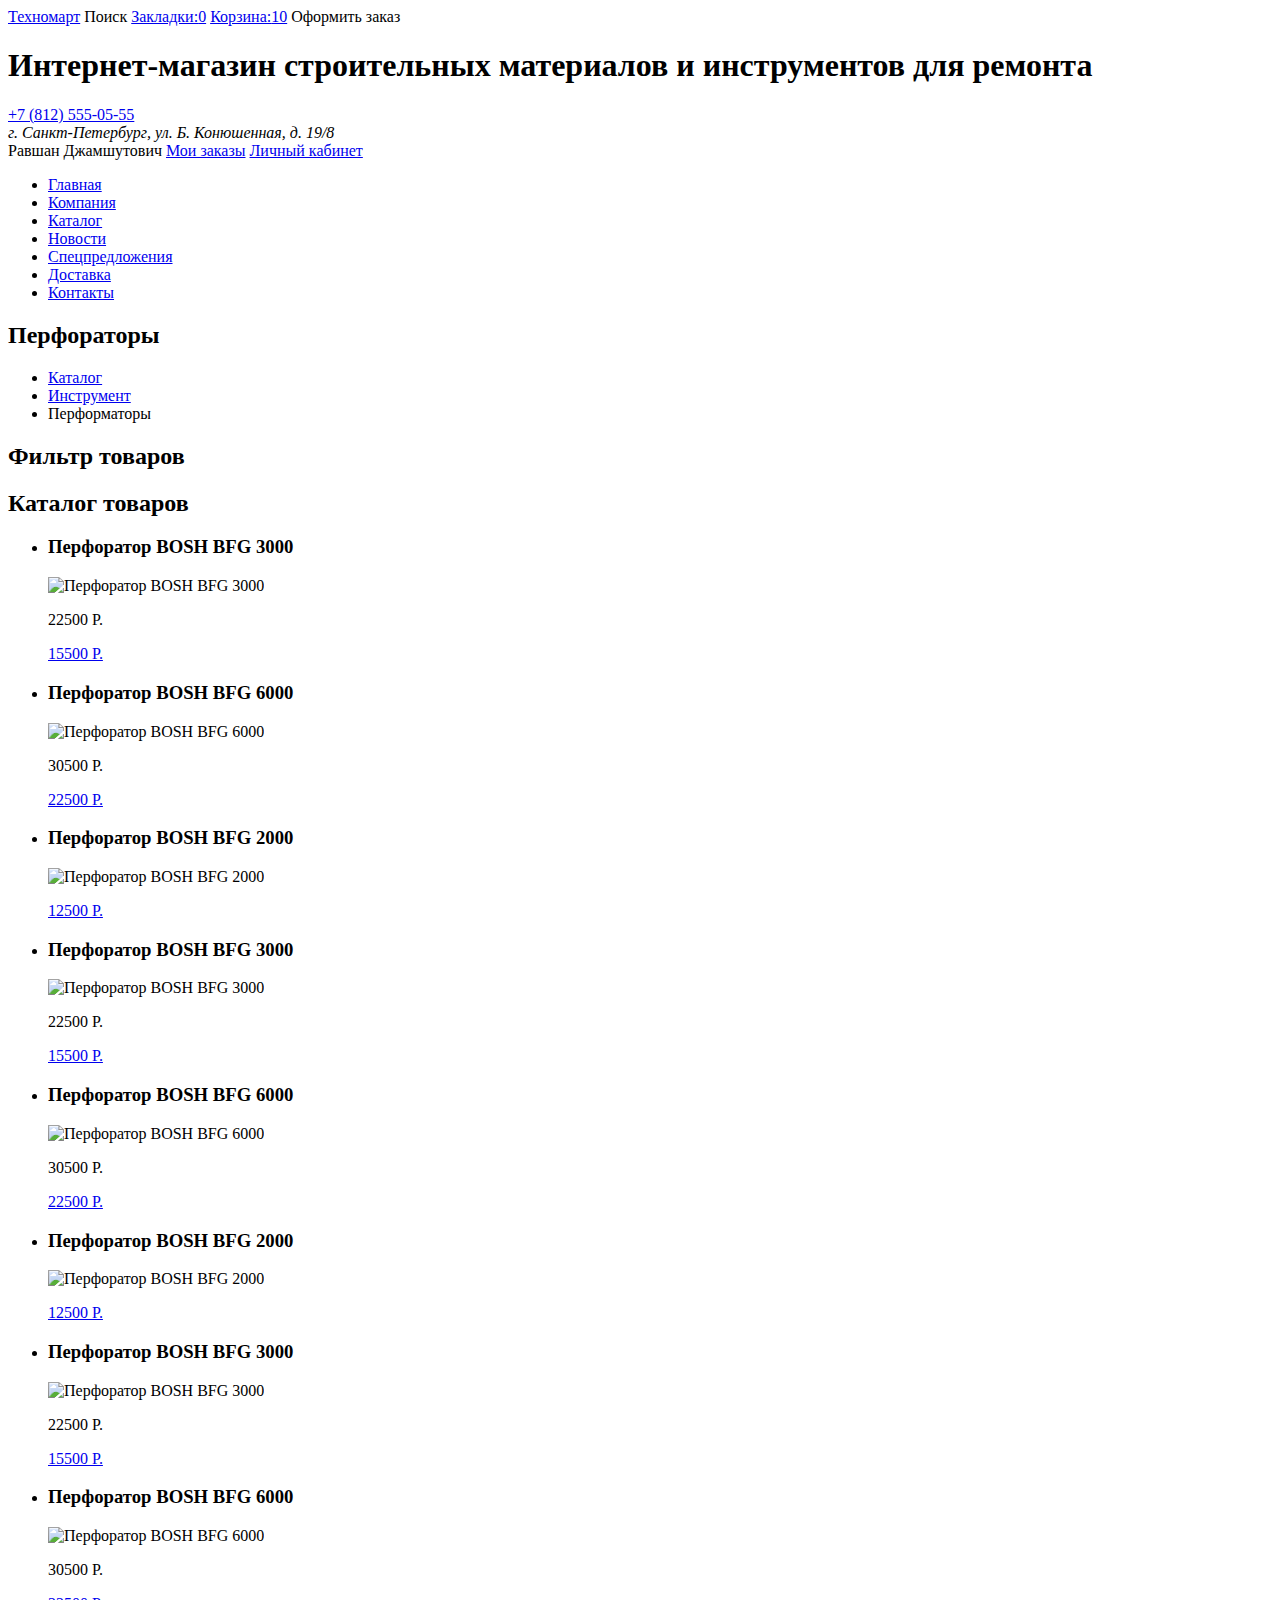
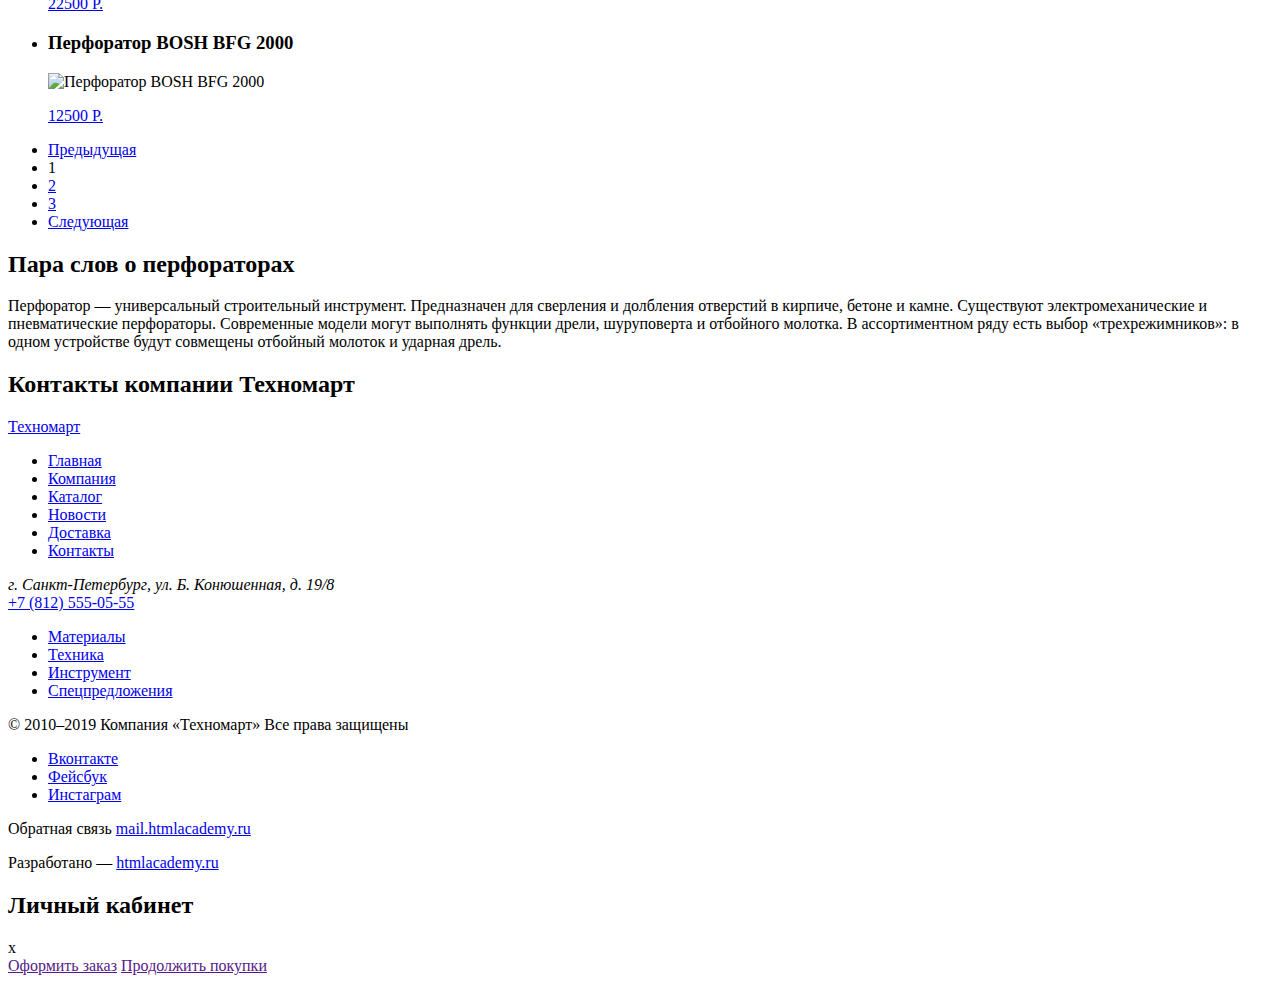
==== catalog.html @ 28331922 "Подключение изображений (с правками)" ====
<!DOCTYPE html>
<html lang="ru">
  <head>
    <meta charset="utf-8">
    <title>HTML Academy: Каталог товаров Техномарт</title>
  </head>
  <body>
    <header class="main-header">
      <a class="header-logo" href="index.html">Техномарт</a>
      <span class="search">Поиск</span> <!--форма для поиска-->

      <a class="service-button" href="#">Закладки:<span>0</span></a>
      <a class="service-button current-full" href="#">Корзина:<span>10</span></a>

      <a class="button-order-link">Оформить заказ</a>
      <h1 class="header-info">Интернет-магазин строительных материалов и инструментов для ремонта</h1>

      <div class="shop-contacts">
        <a href="tel:+7(812)5550555">+7 (812) 555-05-55</a>
        <address>г. Санкт-Петербург, ул. Б. Конюшенная, д. 19/8</address>
      </div>

      <div class="user-logged">
        <span class="logged-name">Равшан Джамшутович</span>
        <a href="#">Мои заказы</a>
        <a href="#">Личный кабинет</a>
      </div>

      <nav class="mine-navigation">
        <ul class="site-navigation">
          <li><a href="index.html">Главная</a></li>
          <li><a href="company.html">Компания</a></li>
          <li><a href="#">Каталог</a></li>
          <li><a href="news.html">Новости</a></li>
          <li><a href="offer.html">Спецпредложения</a></li>
          <li><a href="delivery.html">Доставка</a></li>
          <li><a href="contacts.html">Контакты</a></li>
        </ul>
      </nav>
    </header>

    <main class="container">
      <h2>Перфораторы</h2>
      <ul class="breadcrumbs">
        <li><a href="catalog.html">Каталог</a></li>
        <li><a href="#">Инструмент</a></li>
        <li><a class="breadcrumbs-current">Перформаторы</a></li>
      </ul>
      <section class="filtres">
        <h2 class="visually-hidden">Фильтр товаров</h2>
        <!--Здесь будет форма-->
      </section>
      <section class="catalog">
        <h2 class="visually-hidden">Каталог товаров</h2>
        <ul class="catalog-list">
          <li class="catalog-item">
            <h3>Перфоратор BOSH BFG 3000</h3>
            <img src="img/bfg3000.jpg" alt="Перфоратор BOSH BFG 3000" width="218px" height="170px">
            <p class="price-none">22500 Р.</p>
            <a class="button-item" href="#">15500 Р.</a>
          </li>
          <li class="catalog-item">
            <h3>Перфоратор BOSH BFG 6000</h3>
            <img src="img/bfg6000.jpg" alt="Перфоратор BOSH BFG 6000" width="218px" height="170px">
            <p class="price-none">30500 Р.</p>
            <a class="button-item" href="#">22500 Р.</a>
          </li>
          <li class="catalog-item new-offer">
            <h3>Перфоратор BOSH BFG 2000</h3>
            <img src="img/bfg6000.jpg" alt="Перфоратор BOSH BFG 2000" width="218px" height="170px">
            <p class="price-none"></p>
            <a class="button-item" href="#">12500 Р.</a>
          </li>
          <li class="catalog-item">
            <h3>Перфоратор BOSH BFG 3000</h3>
            <img src="img/bfg3000.jpg" alt="Перфоратор BOSH BFG 3000" width="218px" height="170px">
            <p class="price-none">22500 Р.</p>
            <a class="button-item" href="#">15500 Р.</a>
          </li>
          <li class="catalog-item new-offer">
            <h3>Перфоратор BOSH BFG 6000</h3>
            <img src="img/bfg6000.jpg" alt="Перфоратор BOSH BFG 6000" width="218px" height="170px">
            <p class="price-none">30500 Р.</p>
            <a class="button-item" href="#">22500 Р.</a>
          </li>
          <li class="catalog-item">
            <h3>Перфоратор BOSH BFG 2000</h3>
            <img src="img/bfg3000.jpg" alt="Перфоратор BOSH BFG 2000" width="218px" height="170px">
            <p class="price-none"></p>
            <a class="button-item" href="#">12500 Р.</a>
          </li>
          <li class="catalog-item new-offer">
            <h3>Перфоратор BOSH BFG 3000</h3>
            <img src="img/bfg3000.jpg" alt="Перфоратор BOSH BFG 3000" width="218px" height="170px">
            <p class="price-none">22500 Р.</p>
            <a class="button-item" href="#">15500 Р.</a>
          </li>
          <li class="catalog-item">
            <h3>Перфоратор BOSH BFG 6000</h3>
            <img src="img/bfg6000.jpg" alt="Перфоратор BOSH BFG 6000" width="218px" height="170px">
            <p class="price-none">30500 Р.</p>
            <a class="button-item" href="#">22500 Р.</a>
          </li>
          <li class="catalog-item">
            <h3>Перфоратор BOSH BFG 2000</h3>
            <img src="img/bfg3000.jpg" alt="Перфоратор BOSH BFG 2000" width="218px" height="170px">
            <p class="price-none"></p>
            <a class="button-item" href="#">12500 Р.</a>
          </li>
        </ul>
        <ul class="pagination-list">
          <li class="pagination-item visually-hidden"><a href="#">Предыдущая</a></li>
          <li class="pagination-item pagination-item-current">1</li>
          <li class="pagination-item"><a href="#">2</a></li>
          <li class="pagination-item"><a href="#">3</a></li>
          <li class="pagination-item"><a href="#">Следующая</a></li>
        </ul>
      </section>
      <section>
        <h2>Пара слов о перфораторах</h2>
        <p>Перфоратор — универсальный строительный инструмент. Предназначен для сверления и долбления отверстий в кирпиче, бетоне и камне.
            Существуют электромеханические и пневматические перфораторы. Современные модели могут выполнять функции дрели, шуруповерта и отбойного молотка. В ассортиментном ряду есть выбор «трехрежимников»: в одном устройстве будут совмещены отбойный молоток и ударная дрель.</p>
      </section>
    </main>

    <footer class="main-footer">
      <h2 class="visually-hidden">Контакты компании Техномарт</h2>
      <a class="footer-logo" href="index.html">Техномарт</a>
      <ul class="footer-navigation-list">
        <li><a href="index.html">Главная</a></li>
        <li><a href="company.html">Компания</a></li>
        <li><a href="#">Каталог</a></li>
        <li><a href="news.html">Новости</a></li>
        <li><a href="delivery.html">Доставка</a></li>
        <li><a href="contacts.html">Контакты</a></li>
      </ul>

      <div class="footer-address">
        <address>г. Санкт-Петербург, ул. Б. Конюшенная, д. 19/8</address>
        <a href="tel:+7(812)5550555">+7 (812) 555-05-55</a>
      </div>
      <ul class="footer-links">
        <li><a href="#">Материалы</a></li>
        <li><a href="#">Техника</a></li>
        <li><a href="#">Инструмент</a></li>
        <li><a href="#">Спецпредложения</a></li>
      </ul>
      <p class="copyrighting">© 2010–2019 Компания «Техномарт» Все права защищены</p>
      <div class="footer-social">
        <ul class="social">
          <li><a class="social-button" href="#">Вконтакте</a></li>
          <li><a class="social-button" href="#">Фейсбук</a></li>
          <li><a class="social-button" href="#">Инстаграм</a></li>
        </ul>
        <p>
          <span>Обратная связь</span>
          <a href="#">mail.htmlacademy.ru</a>
        </p>
        <p>
          <span>Разработано —</span>
          <a href="https://htmlacademy.ru/intensive/htmlcss">htmlacademy.ru</a>
        </p>
      </div>
    </footer>

    <section class="modal modal-basket">
      <h2>Личный кабинет</h2>
      <span class="modal-close">x</span>
      <div class="modal-button">
        <a class="button" href="">Оформить заказ</a>
        <a class="button" href="">Продолжить покупки</a>
      </div>
    </section>

  </body>
</html>
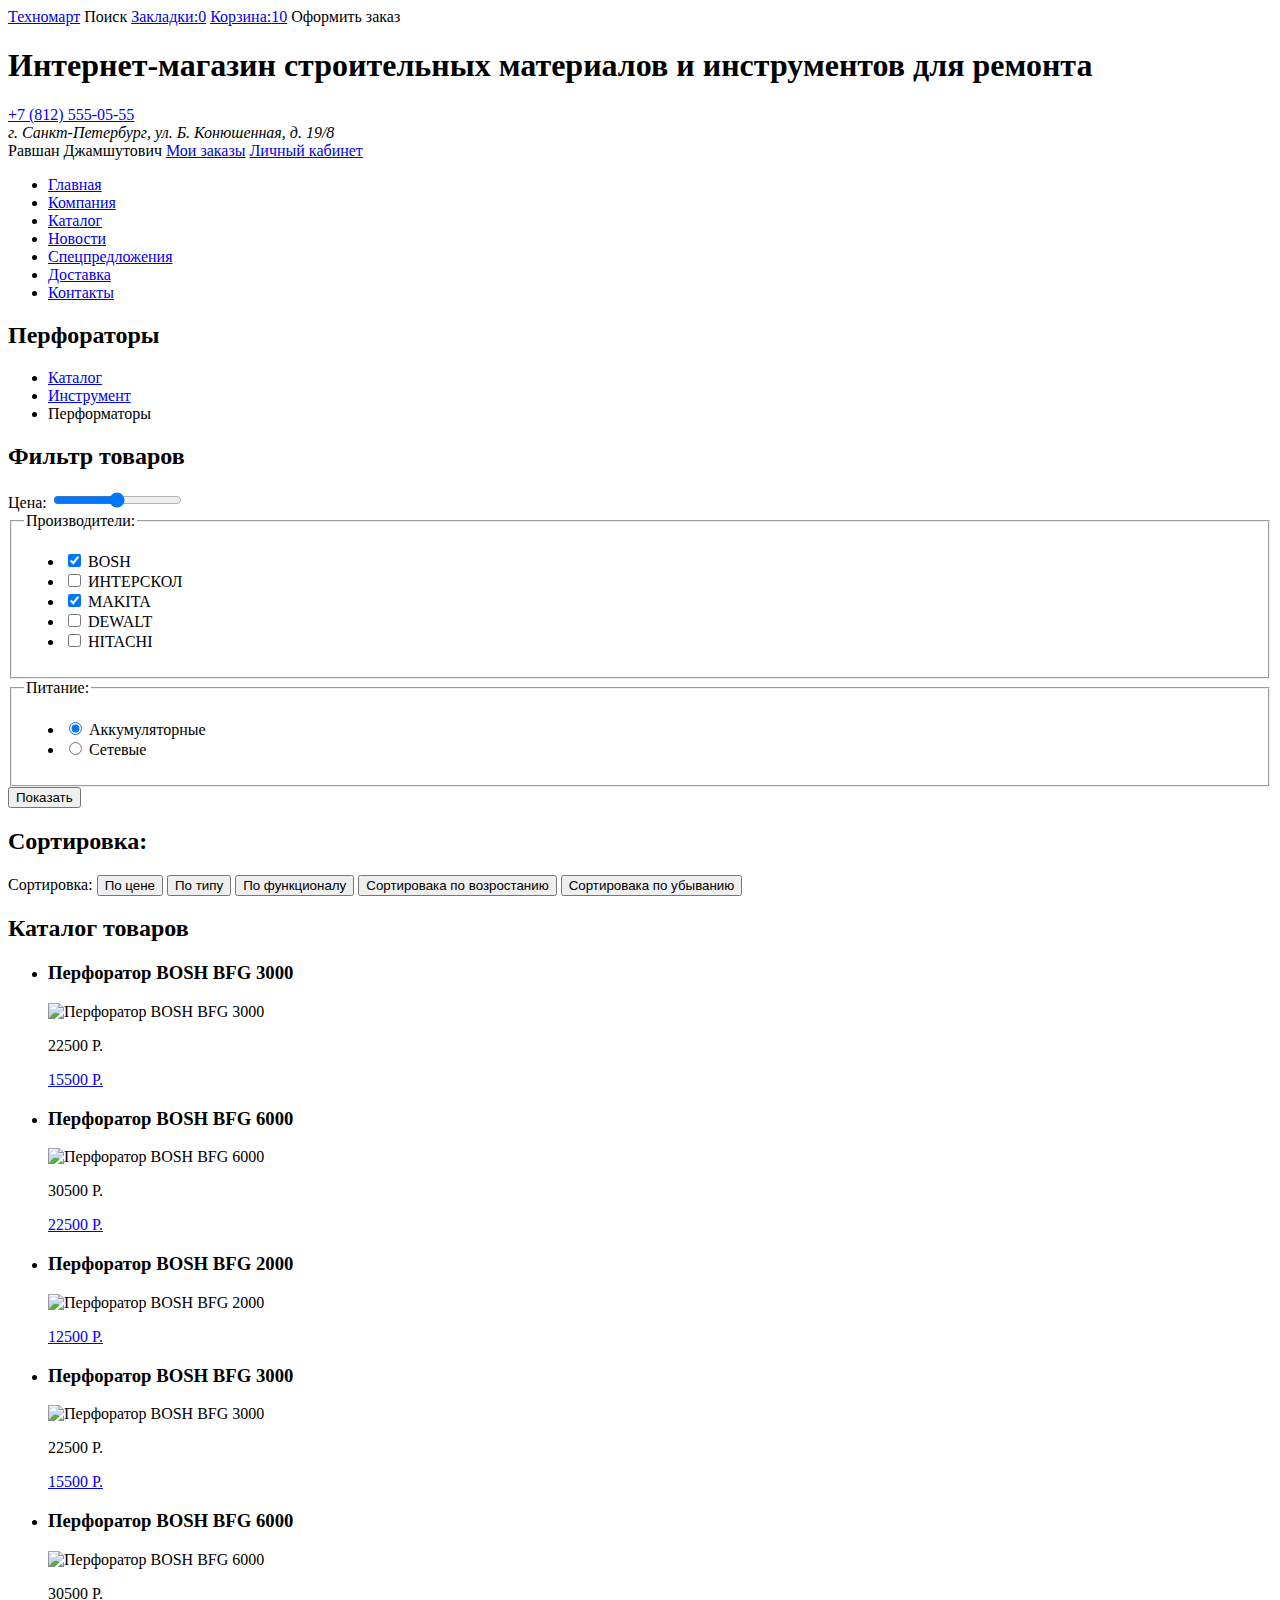
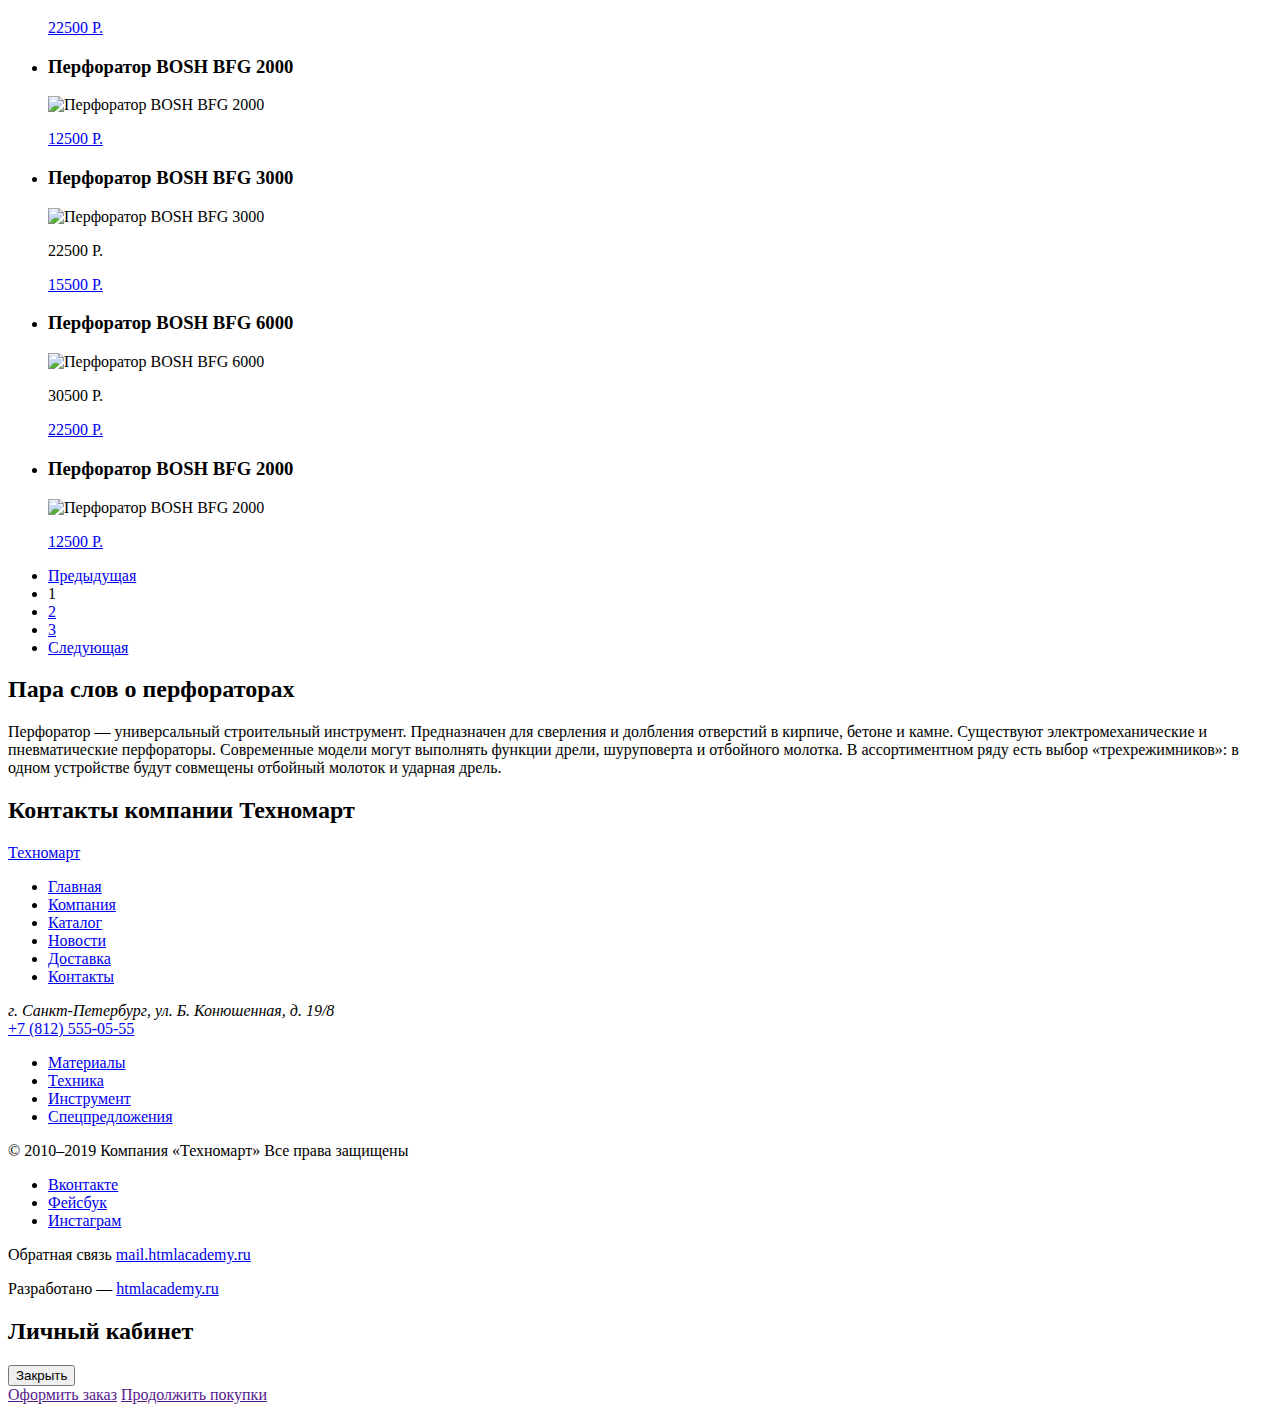
==== commit 511e686e: "продолжаение разметки проекта" ====
--- a/catalog.html
+++ b/catalog.html
@@ -48,7 +48,59 @@
       </ul>
       <section class="filtres">
         <h2 class="visually-hidden">Фильтр товаров</h2>
-        <!--Здесь будет форма-->
+        <form class="filtres-form" method="get" action="https://echo.htmlacademy.ru">
+          <label for="price">Цена:</label>
+          <input type="range" name="price" id="price" min="0" max="30000" step="100">
+          <fieldset>
+             <legend>Производители:</legend>
+             <ul>
+               <li class="filter-option">
+                 <input class="filter-input filter-input-checkbox" type="checkbox" name="bosh" id="filter-bosh" checked>
+                 <label for="filter-bosh">BOSH</label>
+               </li>
+               <li class="filter-option">
+                  <input class="filter-input filter-input-checkbox" type="checkbox" name="interskol" id="filter-interskol">
+                  <label for="filter-interskol">ИНТЕРСКОЛ</label>
+                </li>
+                <li class="filter-option">
+                  <input class="filter-input filter-input-checkbox" type="checkbox" name="makita" id="filter-makita" checked>
+                  <label for="filter-makita">MAKITA</label>
+                </li>
+                <li class="filter-option">
+                  <input class="filter-input filter-input-checkbox" type="checkbox" name="dewalt" id="filter-dewalt">
+                  <label for="filter-dewalt">DEWALT</label>
+                </li>
+                <li class="filter-option">
+                  <input class="filter-input filter-input-checkbox" type="checkbox" name="hitachi" id="filter-hitachi">
+                  <label for="filter-hitachi">HITACHI</label>
+                </li>
+             </ul>
+          </fieldset>
+          <fieldset>
+            <legend>Питание:</legend>
+            <ul>
+              <li class="filter-option">
+                <input class="filter-input filter-input-radio" type="radio" name="supply system" value="battery" id="filter-battery" checked>
+                <label for="filter-battery">Аккумуляторные</label>
+              </li>
+              <li class="filter-option">
+                <input class="filter-input filter-input-radio" type="radio" name="supply system" value="network" id="filter-network">
+                <label for="filter-network">Сетевые</label>
+              </li>
+            </ul>
+          </fieldset>
+          <button type="submit" class="filter-button button">Показать</button>
+        </form>
+      </section>
+      <!--сортировка по цене и типу, хз как она делается, наверное так-->
+      <section class="sorting">
+        <h2 class="visually-hidden">Сортировка:</h2>
+        <span>Сортировка:</span>
+        <button class="sorting-button" type="button">По цене</button>
+        <button class="sorting-button" type="button">По типу</button>
+        <button class="sorting-button" type="button">По функционалу</button>
+        <button class="visually-hidden" type="button">Сортировака по возростанию</button>
+        <button class="visually-hidden" type="button">Сортировака по убыванию</button>
       </section>
       <section class="catalog">
         <h2 class="visually-hidden">Каталог товаров</h2>
@@ -163,9 +215,10 @@
       </div>
     </footer>
 
+    <!--модальное окно - добавление товара в корзину-->
     <section class="modal modal-basket">
       <h2>Личный кабинет</h2>
-      <span class="modal-close">x</span>
+      <button class="modal-close" type="button">Закрыть</button>
       <div class="modal-button">
         <a class="button" href="">Оформить заказ</a>
         <a class="button" href="">Продолжить покупки</a>
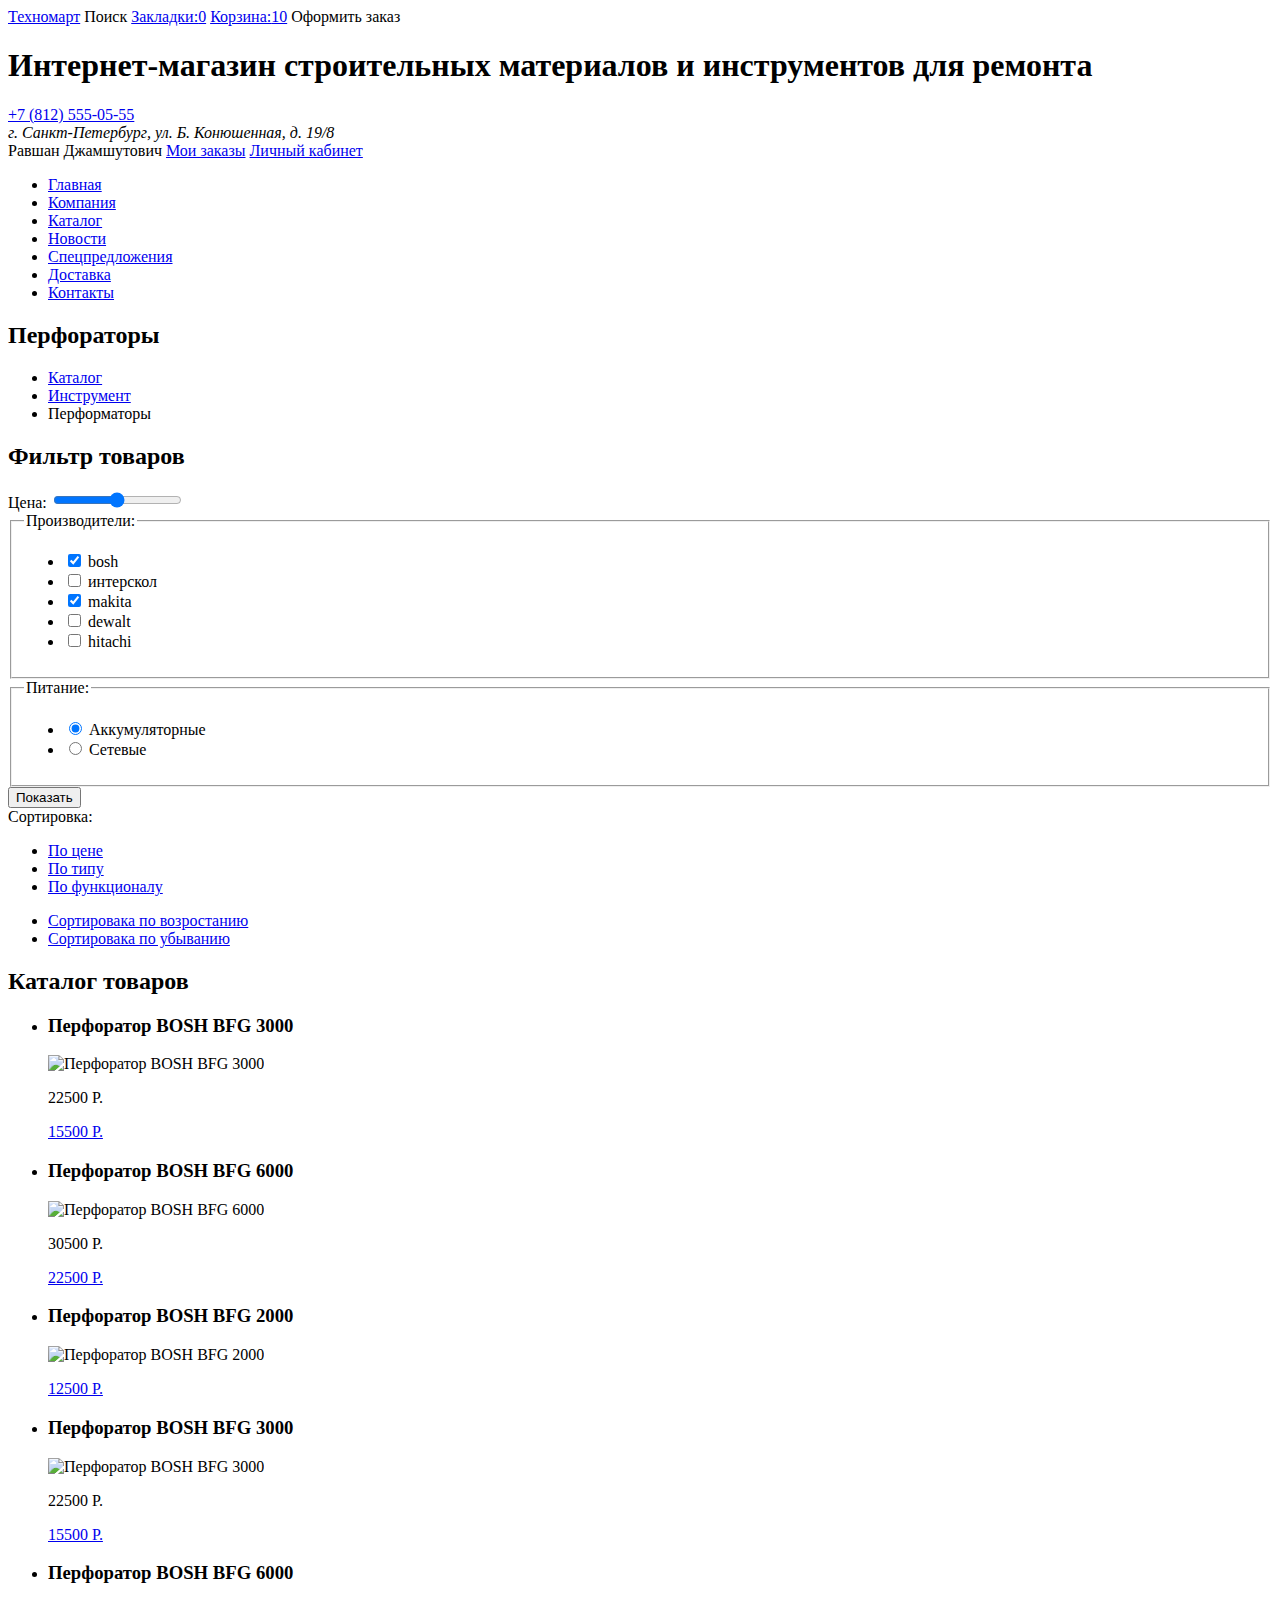
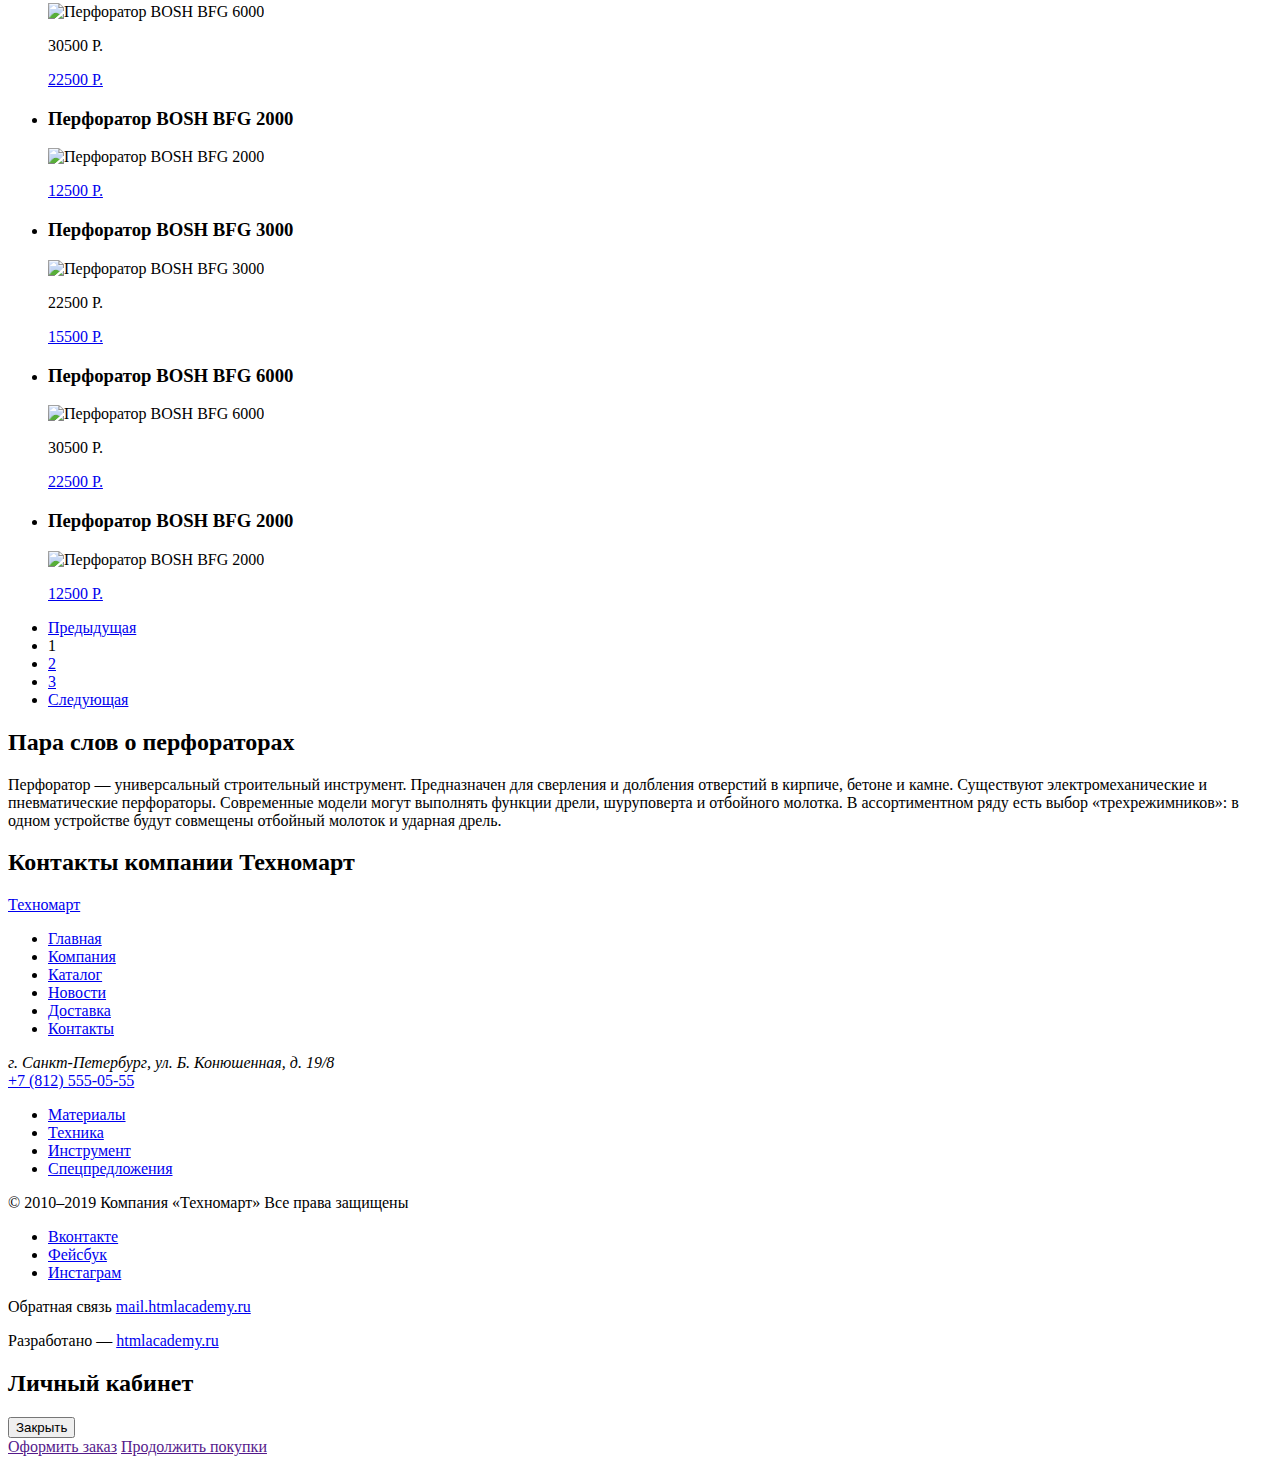
==== commit b268c55c: "Разметка и формы (с правками)" ====
--- a/catalog.html
+++ b/catalog.html
@@ -56,23 +56,23 @@
              <ul>
                <li class="filter-option">
                  <input class="filter-input filter-input-checkbox" type="checkbox" name="bosh" id="filter-bosh" checked>
-                 <label for="filter-bosh">BOSH</label>
+                 <label for="filter-bosh">bosh</label>
                </li>
                <li class="filter-option">
                   <input class="filter-input filter-input-checkbox" type="checkbox" name="interskol" id="filter-interskol">
-                  <label for="filter-interskol">ИНТЕРСКОЛ</label>
+                  <label for="filter-interskol">интерскол</label>
                 </li>
                 <li class="filter-option">
                   <input class="filter-input filter-input-checkbox" type="checkbox" name="makita" id="filter-makita" checked>
-                  <label for="filter-makita">MAKITA</label>
+                  <label for="filter-makita">makita</label>
                 </li>
                 <li class="filter-option">
                   <input class="filter-input filter-input-checkbox" type="checkbox" name="dewalt" id="filter-dewalt">
-                  <label for="filter-dewalt">DEWALT</label>
+                  <label for="filter-dewalt">dewalt</label>
                 </li>
                 <li class="filter-option">
                   <input class="filter-input filter-input-checkbox" type="checkbox" name="hitachi" id="filter-hitachi">
-                  <label for="filter-hitachi">HITACHI</label>
+                  <label for="filter-hitachi">hitachi</label>
                 </li>
              </ul>
           </fieldset>
@@ -93,15 +93,29 @@
         </form>
       </section>
       <!--сортировка по цене и типу, хз как она делается, наверное так-->
-      <section class="sorting">
-        <h2 class="visually-hidden">Сортировка:</h2>
+      <div class="sorting">
         <span>Сортировка:</span>
-        <button class="sorting-button" type="button">По цене</button>
-        <button class="sorting-button" type="button">По типу</button>
-        <button class="sorting-button" type="button">По функционалу</button>
-        <button class="visually-hidden" type="button">Сортировака по возростанию</button>
-        <button class="visually-hidden" type="button">Сортировака по убыванию</button>
-      </section>
+        <ul>
+          <li class="sorting-options">
+            <a class="sorting-button" href="#">По цене</a>
+          </li>
+          <li class="sorting-options">
+            <a class="sorting-button" href="#">По типу</a>
+          </li>
+          <li class="sorting-options">
+            <a class="sorting-button" href="#">По функционалу</a>
+          </li>
+        </ul>
+        <ul>
+          <li class="sorting-options">
+            <a class="visually-hidden" href="#">Сортировака по возростанию</a>
+          </li>
+          <li class="sorting-options">
+            <a class="visually-hidden" href="#">Сортировака по убыванию</a>
+          </li>
+        </ul>
+      </div>
+
       <section class="catalog">
         <h2 class="visually-hidden">Каталог товаров</h2>
         <ul class="catalog-list">
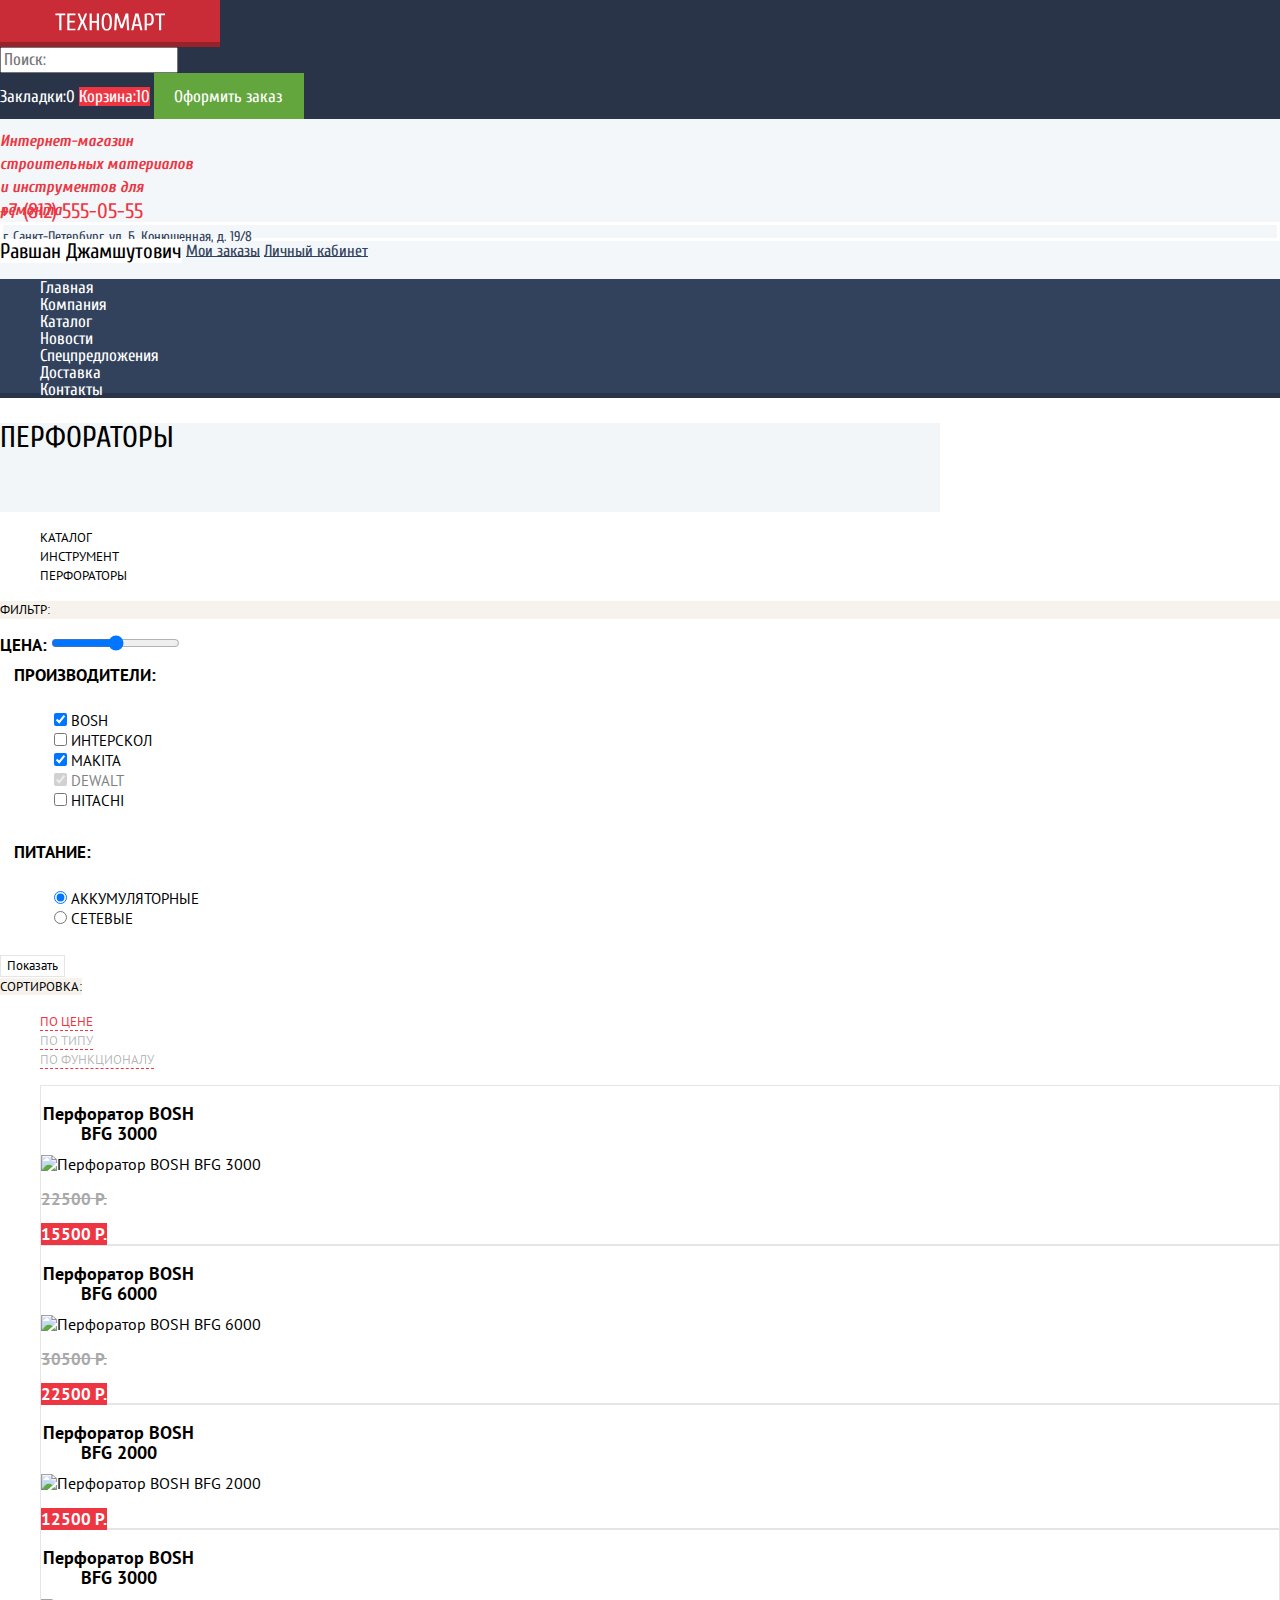
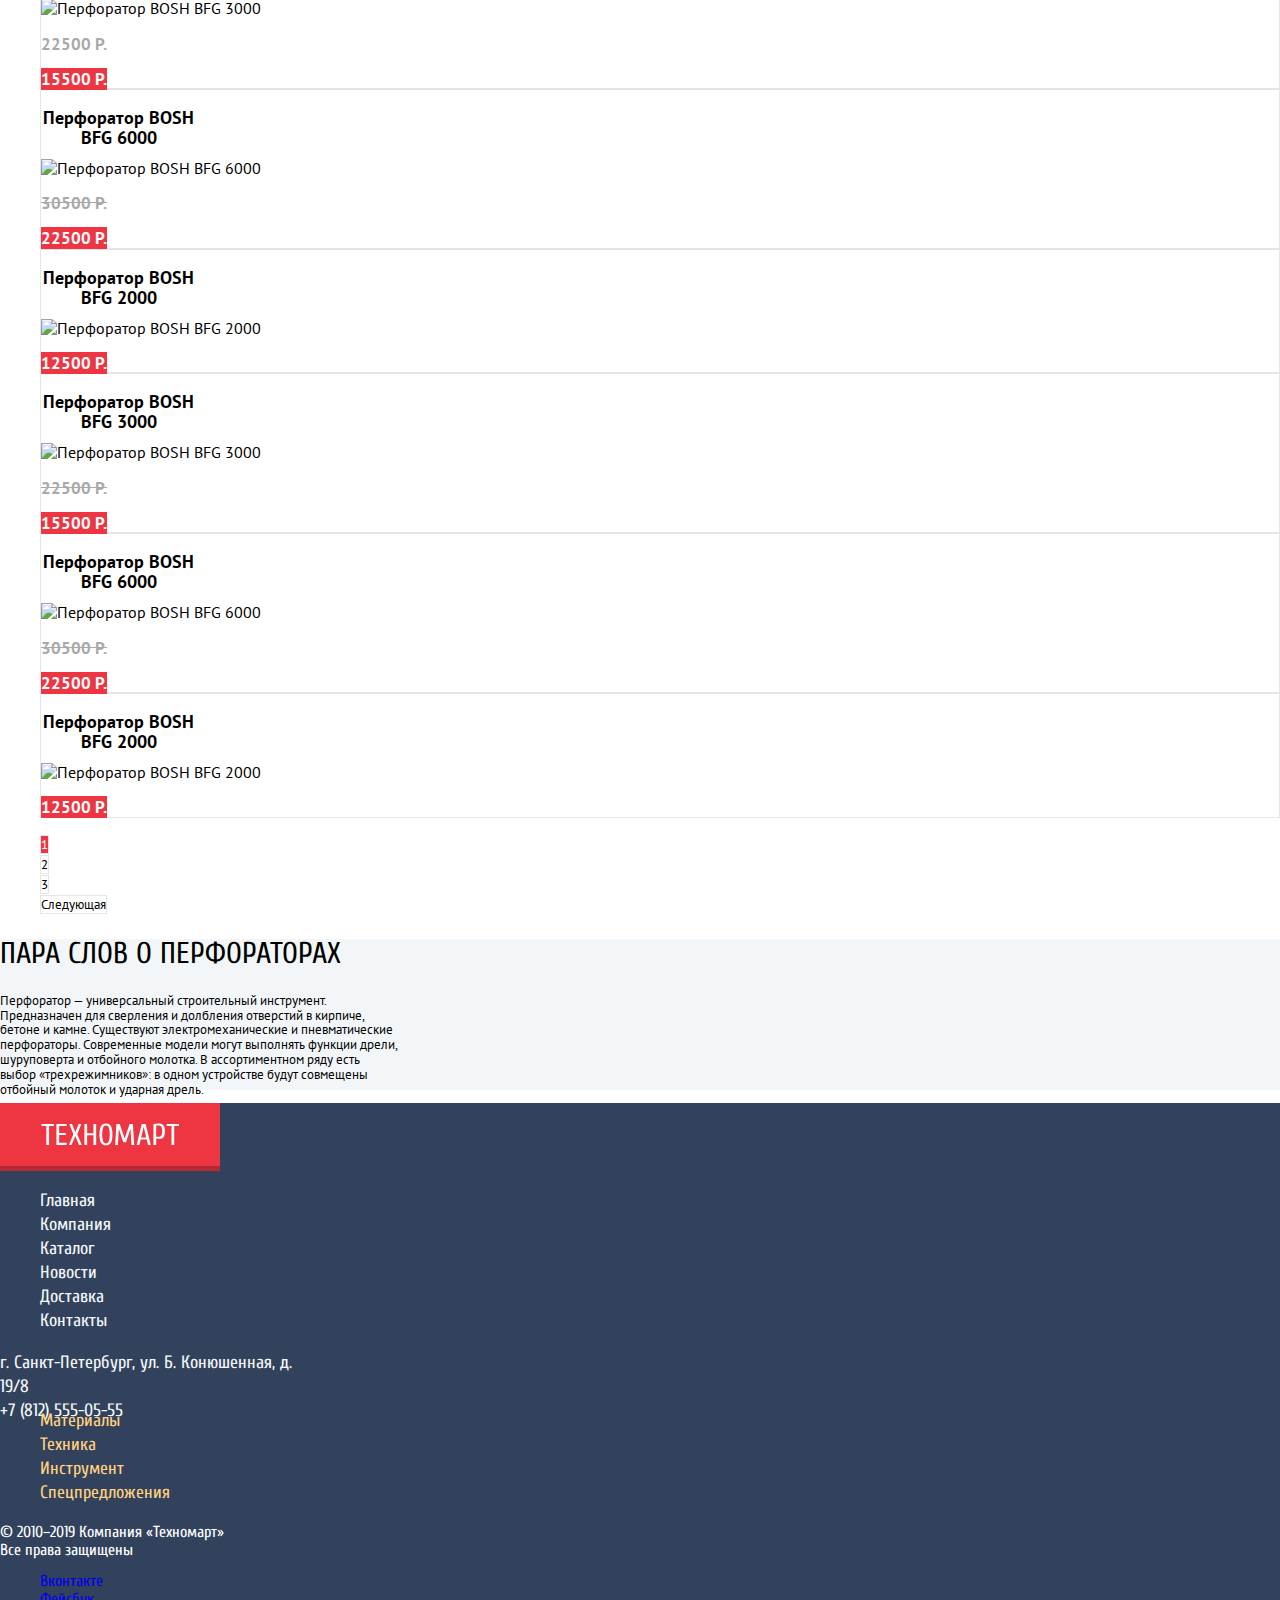
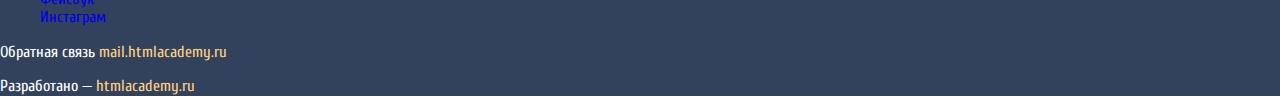
==== commit 32569901: "Базовая стилизация проекта" ====
--- a/catalog.html
+++ b/catalog.html
@@ -3,16 +3,24 @@
   <head>
     <meta charset="utf-8">
     <title>HTML Academy: Каталог товаров Техномарт</title>
+    <link href="https://fonts.googleapis.com/css?family=Cuprum:400,400i|PT+Sans&amp;subset=cyrillic" rel="stylesheet">
+    <link href="css/normalize.css" rel="stylesheet">
+    <link rel="stylesheet" href="css/style.css">
   </head>
-  <body>
+  <body class="catalog-page">
     <header class="main-header">
-      <a class="header-logo" href="index.html">Техномарт</a>
-      <span class="search">Поиск</span> <!--форма для поиска-->
-
-      <a class="service-button" href="#">Закладки:<span>0</span></a>
-      <a class="service-button current-full" href="#">Корзина:<span>10</span></a>
-
-      <a class="button-order-link">Оформить заказ</a>
+      <div class="header-top">
+        <a class="header-logo" href="index.html"><img src="img/tehnomart-logo.svg" alt="Логотип Техномарт"></a>
+        <form action="https://echo.htmlacademy.ru" class="search"> <!--форма для поиска-->
+          <label class="visually-hidden" for="search-form">Поиск по сайту</label>
+          <input type="search" name="search" id="search-form" placeholder="Поиск:">
+        </form><!--форма для поиска-->
+
+        <a class="service-button" href="#">Закладки:<span>0</span></a>
+        <a class="service-button current-full" href="#">Корзина:<span>10</span></a>
+
+        <a class="button-order-link" href="#">Оформить заказ</a>
+      </div>
       <h1 class="header-info">Интернет-магазин строительных материалов и инструментов для ремонта</h1>
 
       <div class="shop-contacts">
@@ -21,12 +29,12 @@
       </div>
 
       <div class="user-logged">
-        <span class="logged-name">Равшан Джамшутович</span>
-        <a href="#">Мои заказы</a>
-        <a href="#">Личный кабинет</a>
-      </div>
-
-      <nav class="mine-navigation">
+        <a class="logged-name" href="#">Равшан Джамшутович</a>
+        <a class="my-order" href="#">Мои заказы</a>
+        <a class="my-office" href="#">Личный кабинет</a>
+      </div>
+
+      <nav class="main-navigation">
         <ul class="site-navigation">
           <li><a href="index.html">Главная</a></li>
           <li><a href="company.html">Компания</a></li>
@@ -40,20 +48,23 @@
     </header>
 
     <main class="container">
-      <h2>Перфораторы</h2>
+      <div class="catalog-headline">
+        <h2>Перфораторы</h2>
+      </div>
       <ul class="breadcrumbs">
         <li><a href="catalog.html">Каталог</a></li>
         <li><a href="#">Инструмент</a></li>
-        <li><a class="breadcrumbs-current">Перформаторы</a></li>
+        <li><a class="breadcrumbs-current">Перфораторы</a></li>
       </ul>
+
       <section class="filtres">
-        <h2 class="visually-hidden">Фильтр товаров</h2>
+        <h2>Фильтр:</h2>
         <form class="filtres-form" method="get" action="https://echo.htmlacademy.ru">
           <label for="price">Цена:</label>
           <input type="range" name="price" id="price" min="0" max="30000" step="100">
           <fieldset>
              <legend>Производители:</legend>
-             <ul>
+             <ul class="filters-list">
                <li class="filter-option">
                  <input class="filter-input filter-input-checkbox" type="checkbox" name="bosh" id="filter-bosh" checked>
                  <label for="filter-bosh">bosh</label>
@@ -67,7 +78,7 @@
                   <label for="filter-makita">makita</label>
                 </li>
                 <li class="filter-option">
-                  <input class="filter-input filter-input-checkbox" type="checkbox" name="dewalt" id="filter-dewalt">
+                  <input class="filter-input filter-input-checkbox" type="checkbox" name="dewalt" id="filter-dewalt" checked disabled>
                   <label for="filter-dewalt">dewalt</label>
                 </li>
                 <li class="filter-option">
@@ -78,7 +89,7 @@
           </fieldset>
           <fieldset>
             <legend>Питание:</legend>
-            <ul>
+            <ul class="filters-list">
               <li class="filter-option">
                 <input class="filter-input filter-input-radio" type="radio" name="supply system" value="battery" id="filter-battery" checked>
                 <label for="filter-battery">Аккумуляторные</label>
@@ -89,15 +100,15 @@
               </li>
             </ul>
           </fieldset>
-          <button type="submit" class="filter-button button">Показать</button>
+          <button type="submit" class="filter-button">Показать</button>
         </form>
       </section>
       <!--сортировка по цене и типу, хз как она делается, наверное так-->
       <div class="sorting">
         <span>Сортировка:</span>
-        <ul>
-          <li class="sorting-options">
-            <a class="sorting-button" href="#">По цене</a>
+        <ul class="sorting-list">
+          <li class="sorting-options">
+            <a class="sorting-button current" href="#">По цене</a>
           </li>
           <li class="sorting-options">
             <a class="sorting-button" href="#">По типу</a>
@@ -106,7 +117,7 @@
             <a class="sorting-button" href="#">По функционалу</a>
           </li>
         </ul>
-        <ul>
+        <ul class="sorting-list">
           <li class="sorting-options">
             <a class="visually-hidden" href="#">Сортировака по возростанию</a>
           </li>
@@ -122,67 +133,67 @@
           <li class="catalog-item">
             <h3>Перфоратор BOSH BFG 3000</h3>
             <img src="img/bfg3000.jpg" alt="Перфоратор BOSH BFG 3000" width="218px" height="170px">
-            <p class="price-none">22500 Р.</p>
-            <a class="button-item" href="#">15500 Р.</a>
+            <p><del datetime="2018-04-12">22500 Р.</del></p>
+            <a class="button-item" href="#"><ins>15500 Р.</ins></a>
           </li>
           <li class="catalog-item">
             <h3>Перфоратор BOSH BFG 6000</h3>
             <img src="img/bfg6000.jpg" alt="Перфоратор BOSH BFG 6000" width="218px" height="170px">
-            <p class="price-none">30500 Р.</p>
-            <a class="button-item" href="#">22500 Р.</a>
+            <p><del datetime="2018-04-12">30500 Р.</del></p>
+            <a class="button-item" href="#"><ins>22500 Р.</ins></a>
           </li>
           <li class="catalog-item new-offer">
             <h3>Перфоратор BOSH BFG 2000</h3>
             <img src="img/bfg6000.jpg" alt="Перфоратор BOSH BFG 2000" width="218px" height="170px">
-            <p class="price-none"></p>
-            <a class="button-item" href="#">12500 Р.</a>
+            <p></p>
+            <a class="button-item" href="#"><ins>12500 Р.</ins></a>
           </li>
           <li class="catalog-item">
             <h3>Перфоратор BOSH BFG 3000</h3>
             <img src="img/bfg3000.jpg" alt="Перфоратор BOSH BFG 3000" width="218px" height="170px">
-            <p class="price-none">22500 Р.</p>
-            <a class="button-item" href="#">15500 Р.</a>
+            <p><del datetime="2018-04-12"></del>22500 Р.</p>
+            <a class="button-item" href="#"><ins>15500 Р.</ins></a>
           </li>
           <li class="catalog-item new-offer">
             <h3>Перфоратор BOSH BFG 6000</h3>
             <img src="img/bfg6000.jpg" alt="Перфоратор BOSH BFG 6000" width="218px" height="170px">
-            <p class="price-none">30500 Р.</p>
-            <a class="button-item" href="#">22500 Р.</a>
+            <p><del datetime="2018-04-12">30500 Р.</del></p>
+            <a class="button-item" href="#"><ins>22500 Р.</ins></a>
           </li>
           <li class="catalog-item">
             <h3>Перфоратор BOSH BFG 2000</h3>
             <img src="img/bfg3000.jpg" alt="Перфоратор BOSH BFG 2000" width="218px" height="170px">
-            <p class="price-none"></p>
-            <a class="button-item" href="#">12500 Р.</a>
+            <p></p>
+            <a class="button-item" href="#"><ins>12500 Р.</ins></a>
           </li>
           <li class="catalog-item new-offer">
             <h3>Перфоратор BOSH BFG 3000</h3>
             <img src="img/bfg3000.jpg" alt="Перфоратор BOSH BFG 3000" width="218px" height="170px">
-            <p class="price-none">22500 Р.</p>
-            <a class="button-item" href="#">15500 Р.</a>
+            <p><del datetime="2018-04-12">22500 Р.</del></p>
+            <a class="button-item" href="#"><ins>15500 Р.</ins></a>
           </li>
           <li class="catalog-item">
             <h3>Перфоратор BOSH BFG 6000</h3>
             <img src="img/bfg6000.jpg" alt="Перфоратор BOSH BFG 6000" width="218px" height="170px">
-            <p class="price-none">30500 Р.</p>
-            <a class="button-item" href="#">22500 Р.</a>
+            <p><del datetime="2018-04-12">30500 Р.</del></p>
+            <a class="button-item" href="#"><ins>22500 Р.</ins></a>
           </li>
           <li class="catalog-item">
             <h3>Перфоратор BOSH BFG 2000</h3>
             <img src="img/bfg3000.jpg" alt="Перфоратор BOSH BFG 2000" width="218px" height="170px">
-            <p class="price-none"></p>
-            <a class="button-item" href="#">12500 Р.</a>
+            <p></p>
+            <a class="button-item" href="#"><ins>12500 Р.</ins></a>
           </li>
         </ul>
         <ul class="pagination-list">
           <li class="pagination-item visually-hidden"><a href="#">Предыдущая</a></li>
-          <li class="pagination-item pagination-item-current">1</li>
+          <li class="pagination-item pagination-item-current"><a>1</a></li>
           <li class="pagination-item"><a href="#">2</a></li>
           <li class="pagination-item"><a href="#">3</a></li>
           <li class="pagination-item"><a href="#">Следующая</a></li>
         </ul>
       </section>
-      <section>
+      <section class="about-perforators">
         <h2>Пара слов о перфораторах</h2>
         <p>Перфоратор — универсальный строительный инструмент. Предназначен для сверления и долбления отверстий в кирпиче, бетоне и камне.
             Существуют электромеханические и пневматические перфораторы. Современные модели могут выполнять функции дрели, шуруповерта и отбойного молотка. В ассортиментном ряду есть выбор «трехрежимников»: в одном устройстве будут совмещены отбойный молоток и ударная дрель.</p>
@@ -191,7 +202,7 @@
 
     <footer class="main-footer">
       <h2 class="visually-hidden">Контакты компании Техномарт</h2>
-      <a class="footer-logo" href="index.html">Техномарт</a>
+      <a class="footer-logo" href="index.html"><img src="img/tehnomart-logo.svg" alt="Логотип Техномарт" width="138px" height="23px"></a>
       <ul class="footer-navigation-list">
         <li><a href="index.html">Главная</a></li>
         <li><a href="company.html">Компания</a></li>
@@ -218,11 +229,11 @@
           <li><a class="social-button" href="#">Фейсбук</a></li>
           <li><a class="social-button" href="#">Инстаграм</a></li>
         </ul>
-        <p>
+        <p class="feedback">
           <span>Обратная связь</span>
           <a href="#">mail.htmlacademy.ru</a>
         </p>
-        <p>
+        <p class="developers">
           <span>Разработано —</span>
           <a href="https://htmlacademy.ru/intensive/htmlcss">htmlacademy.ru</a>
         </p>
--- a/css/style.css
+++ b/css/style.css
@@ -0,0 +1,673 @@
+/*====================== ГЛАВНАЯ СТРАНИЦА САЙТА ===============================*/
+body {
+  margin: 0;
+  color: #000000;
+  background-color: #ffffff;
+}
+
+a,
+ins {
+  text-decoration: none;
+}
+
+/*====================== visually-hidden ================================*/
+.visually-hidden {
+  position: absolute !important;
+  height: 1px; width: 1px;
+  overflow: hidden;
+  clip: rect(1px 1px 1px 1px); /* IE6, IE7 */
+  clip: rect(1px, 1px, 1px, 1px);
+}
+
+/*====================== хэдер =========================================*/
+.main-header {
+  font-family: "Cuprum", Tahoma, sans-serif;
+  background-color: #f3f7f9;
+}
+
+.main-header a {
+  color: #ffffff;
+}
+
+.header-top {
+  font-size: 17px;
+  color: #ffffff;
+  background-color: #293449;
+}
+
+.header-logo {
+  padding: 13px 55px 16px 55px;
+  display: inline-block;
+  box-sizing: border-box;
+  width: 220px;
+  height: 47px;
+  box-shadow: inset 0 -5px 0 rgba(0, 0, 0, 0.24);
+  background-color: #ee3643;
+}
+
+.header-logo:hover,
+.footer-logo:hover {
+  box-shadow: inset 0 -5px 0 rgba(0, 0, 0, 0.24);
+  background-color: #ca2c37;
+}
+
+.header-logo:active,
+.footer-logo:active {
+  box-shadow: inset 0 -5px 0 rgba(0, 0, 0, 0.24);
+  background-color: #ba2732;
+}
+
+.service-button {
+  background-color: #293449;
+}
+
+.service-button:hover {
+  background-color: #212a3a;
+}
+
+.service-button:active {
+  background-color: #161d29;
+  opacity: 0.6;
+}
+
+.button-order-link {
+  display: inline-block;
+  box-sizing: border-box;
+  padding: 14px 22px 13px 20px;
+  background-color: #63a63e;
+}
+
+.button-order-link:hover {
+  background-color: #5fbb2d;
+}
+
+.button-order-link:active {
+  background-color: #518534;
+  opacity: 0.5;
+}
+
+.header-info {
+  width: 196px;
+  height: 60px;
+  color: #ee3643;
+  font-size: 16px;
+  font-style: italic;
+  line-height: 23px;
+}
+
+.shop-contacts a {
+  width: 144px;
+  height: 21px;
+  color: #ee3643;
+  font-size: 21px;
+  line-height: 21px;
+}
+
+.shop-contacts address {
+  height: 13px;
+  color: #32425c;
+  font-size: 14px;
+  line-height: 24px;
+  font-style: normal;
+  border: 3px solid #ffffff;
+}
+
+.user-navigation,
+.site-navigation,
+.promotions ul {
+  list-style: none;
+}
+
+.user-navigation li {
+  display: inline-block;
+  background-color: #ffffff;
+  font-size: 21px;
+  line-height: 21px;
+}
+
+.user-navigation a {
+  color: #000000;
+}
+
+.main-navigation {
+  font-size: 17px;
+  font-weight: 400;
+  line-height: 17px;
+  color: #ffffff;
+  background-color: #32425c;
+  box-shadow: inset 0 -5px 0 #293449;
+}
+
+.user-navigation a:hover {
+  color: #ee3643;
+}
+
+.user-navigation a:active {
+  opacity: 0.3;
+}
+
+.site-navigation a:hover {
+  background-color: #293449;
+}
+
+.site-navigation a:active {
+  background-color: #293449;
+  opacity: 0.5;
+}
+
+/*====================== main ============================================*/
+.promotions-items {
+  width: 300px;
+  height: 123px;
+  font-family: "Cuprum", Tahoma, sans-serif;
+  font-size: 24px;
+  line-height: 30px;
+  color: #ffffff;
+}
+
+.promotions-items a {
+  color: #ffffff;
+  font-size: 14px;
+  line-height: 18px;
+  text-transform: uppercase;
+  background-color: rgba(0, 0, 0, 0.1);
+}
+
+.promotions-items a:hover {
+  background-color: rgba(0, 0, 0, 0.2);
+}
+
+.promotions-items a:active {
+  background-color: rgba(0, 0, 0, 0.3);
+}
+
+.materials {
+  background-color: #ffbf47;
+}
+
+.tools {
+  background-color: #3bbce3;
+}
+
+.building {
+  background-color: #dc91d8;
+}
+
+.offer {
+  background-color: #8ed78f;
+}
+
+.delivery {
+  background-color: #ffc047;
+}
+
+.promotions-slider,
+.security-list,
+.security-delivery,
+.modal {
+  display: none;
+}
+
+/* популярные товары и производители*/
+.populars-headline {
+  font-family: "Cuprum", Tahoma, sans-serif;
+  background-color: #f9f5f0;
+}
+
+.populars-headline h2 {
+  color: #32425c;
+  font-size: 30px;
+  font-weight: normal;
+  line-height: 30px;
+  text-transform: uppercase;
+}
+
+.button {
+  font-family: "Cuprum", Tahoma, sans-serif;
+  color: #ffffff;
+  font-size: 14px;
+  line-height: 18px;
+  text-transform: uppercase;
+  background-color: #ee3643;
+}
+
+.button:hover {
+  background-color: #ca2c37;
+}
+
+.button:active {
+  background-color: #ba2732;
+}
+
+.items-button:first-of-type {
+  display: none;
+  width: 135px;
+  height: 38px;
+  box-shadow: inset 0 -3px 0 #367315;
+  background-color: #63a63e;
+  font-family: "Cuprum", Tahoma, sans-serif;
+  border: none;
+  color: #ffffff;
+  font-size: 14px;
+  font-weight: 400;
+  line-height: 18px;
+  text-transform: uppercase;
+}
+
+.items-button:last-of-type {
+  display: none;
+  width: 135px;
+  height: 38px;
+  border: 3px solid #63a63e;
+  background-color: #ffffff;
+  font-family: "Cuprum", Tahoma, sans-serif;
+  color: #32425c;
+  font-size: 14px;
+  font-weight: 400;
+  line-height: 18px;
+  text-transform: uppercase;
+}
+
+.popular-items-products:hover,
+.catalog-item:hover {
+  box-shadow: 0 10px 25px rgba(41, 52, 73, 0.5);
+}
+
+.popular-items-list,
+.populars-brands-list {
+  font-family: "PT Sans", Tahoma, sans-serif;
+  list-style: none;
+  background-color: #ffffff;
+}
+
+.popular-items-products {
+  width: 220px;
+  height: 318px;
+  border: 1px solid #eaeaea;
+  background-color: #ffffff;
+}
+
+.popular-items-products h3,
+.catalog-item h3 {
+  width: 155px;
+  height: 33px;
+  color: #000000;
+  font-size: 18px;
+  font-weight: 700;
+  line-height: 20px;
+  text-align: center;
+}
+
+.popular-items-products p,
+.catalog-item p {
+  color: #a9a9a9;
+  font-size: 17px;
+  font-weight: 700;
+  line-height: 18px;
+  text-transform: uppercase;
+}
+
+.popular-items-products a,
+.catalog-item a {
+  color: #ffffff;
+  font-size: 17px;
+  font-weight: 700;
+  line-height: 18px;
+  text-transform: uppercase;
+  background-color: #ee3643;
+}
+
+.populars-brands-one {
+  width: 220px;
+  height: 145px;
+  border: 1px solid #eaeaea;
+  background-color: #ffffff;
+}
+
+.populars-brands-one:hover {
+  box-shadow: 0 10px 25px rgba(41, 52, 73, 0.5);
+}
+
+.populars-brands-one:active {
+  box-shadow: 0 4px 10px rgba(41, 52, 73, 0.5);
+  opacity: 0.3;
+}
+
+/*сервисы*/
+.services {
+  font-family: "PT Sans", Tahoma, sans-serif;
+  background-color: #f4f8fa;
+}
+
+/*заголовки и главной страницы, и каталога*/
+.services h2,
+.main-info h2,
+.main-contacts h2,
+.catalog-headline h2,
+.about-perforators h2  {
+  font-family: "Cuprum", Tahoma, sans-serif;
+  color: #000000;
+  font-size: 30px;
+  font-weight: 400;
+  line-height: 30px;
+  text-transform: uppercase;
+}
+
+.services p,
+.about-perforators p {
+  width: 398px;
+  height: 96px;
+  color: #000000;
+  font-family: "PT Sans", Tahoma, sans-serif;
+  font-size: 13px;
+  font-weight: 400;
+}
+
+/* main-info */
+
+.main-info p,
+.main-contacts p {
+  font-family: "PT Sans", Tahoma, sans-serif;
+  color: #000000;
+  font-size: 13px;
+  font-weight: 400;
+}
+
+.main-companies {
+  list-style: none;
+}
+
+.main-companies li {
+  font-size: 18px;
+  font-weight: 400;
+  line-height: 24px;
+  font-family: "PT Sans", Tahoma, sans-serif;
+  font-weight: 400;
+  line-height: 24px;
+}
+
+/*====================== футер ==========================================*/
+.main-footer {
+  font-family: "Cuprum", Tahoma, sans-serif;
+  background-color: #32425c;
+}
+
+.footer-logo {
+  padding: 20px 41px 25px 41px;
+  display: inline-block;
+  box-sizing: border-box;
+  width: 220px;
+  height: 68px;
+  box-shadow: inset 0 -5px 0 rgba(0, 0, 0, 0.24);
+  background-color: #ee3643;
+}
+
+.footer-navigation-list,
+.footer-links {
+  list-style: none;
+  font-size: 18px;
+  font-weight: 400;
+  line-height: 24px;
+}
+
+.footer-navigation-list a{
+  color: #f3f7f9;
+}
+
+.footer-address{
+  width: 322px;
+  height: 40px;
+  color: #f3f7f9;
+  font-size: 18px;
+  font-weight: 400;
+  line-height: 24px;
+}
+
+.footer-address a {
+  color: inherit;
+}
+
+.footer-address address {
+  font-style: normal;
+}
+
+.footer-links {
+  font-size: 18px;
+  font-weight: 400;
+  line-height: 24px;
+}
+
+.footer-links a {
+  color: #ffd180;
+}
+
+.footer-navigation-list a:hover,
+.footer-links a:hover,
+.feedback a:hover {
+  text-decoration: underline;
+}
+
+.footer-navigation-list a:active,
+.footer-links a:active {
+  text-decoration: none;
+  opacity: 0.5;
+}
+
+.feedback a:active {
+  text-decoration: none;
+  color: #ee3643;
+}
+
+.footer-bottom {
+  background-color: #293449;
+}
+
+.copyrighting {
+  width: 228px;
+  height: 33px;
+  color: #ffffff;
+  font-size: 16px;
+  line-height: 18px;
+}
+
+.social {
+  list-style: none;
+}
+
+.feedback span,
+.developers span {
+  width: 135px;
+  height: 32px;
+  color: #ffffff;
+  font-size: 16px;
+  font-weight: 400;
+  line-height: 18px;
+}
+
+.feedback a,
+.developers a {
+  color: #ffd180;
+}
+
+/*====================== КАТАЛОГ =================================================*/
+/*====================== хэдер ===================================================*/
+.service-button.current-full {
+  background-color: #ee3643;
+}
+
+a.logged-name {
+  width: 299px;
+  height: 45px;
+  background-color: #ffffff;
+  text-align: center;
+  vertical-align: middle;
+  color: #000000;
+  text-decoration: none;
+  font-family: "Cuprum", Tahoma, sans-serif;
+  font-size: 21px;
+  font-weight: 400;
+  line-height: 21px;
+}
+a.my-order,
+a.my-office {
+  color: #32425c;
+  font-family: "Cuprum", Tahoma, sans-serif;
+  font-size: 16px;
+  font-weight: 400;
+  line-height: 18px;
+  text-decoration: underline;
+}
+
+.my-order:hover,
+.my-office:hover {
+  color: #ee3643;
+}
+
+.my-order:active,
+.my-office:active,
+.logged-name:active {
+  color: #32425c;
+  opacity: 0.3;
+}
+
+
+/*====================== main ====================================================*/
+.breadcrumbs {
+  list-style: none;
+}
+
+.breadcrumbs a{
+  color: #000000;
+  font-family: "PT Sans", Tahoma, sans-serif;
+  font-size: 13px;
+  font-weight: 400;
+  line-height: 18px;
+  text-transform: uppercase;
+}
+
+.catalog-headline {
+  width: 940px;
+  height: 89px;
+  background-color: #f2f6f8;
+}
+
+.filtres fieldset {
+  border: none;
+  list-style: none;
+}
+
+.filtres legend,
+.filtres-form > label {
+  color: #000000;
+  font-family: "PT Sans", Tahoma, sans-serif;
+  font-size: 17px;
+  font-weight: 700;
+  line-height: 30px;
+  text-transform: uppercase;
+}
+
+.filters-list,
+.catalog-list,
+.sorting-list {
+  list-style: none;
+}
+
+.filters-list li {
+  color: #000000;
+  font-family: "PT Sans", Tahoma, sans-serif;
+  font-size: 15px;
+  font-weight: 400;
+  line-height: 20px;
+  text-transform: uppercase;
+}
+
+.filter-button {
+  border: 1px solid #e5e5e5;
+  background-color: #ffffff;
+  color: #000000;
+  font-family: "PT Sans", Tahoma, sans-serif;
+  font-size: 13px;
+  font-weight: 400;
+  line-height: 18px;
+}
+
+.filtres h2,
+.sorting span {
+  background-color: #f7f3ec;
+  color: #000000;
+  font-family: "PT Sans", Tahoma, sans-serif;
+  font-size: 13px;
+  font-weight: 400;
+  line-height: 18px;
+  text-transform: uppercase;
+}
+
+.sorting-button {
+  color: rgba(0, 0, 0, 0.3);;
+  font-family: "PT Sans", Tahoma, sans-serif;
+  font-size: 13px;
+  font-weight: 400;
+  line-height: 18px;
+  text-transform: uppercase;
+  border-bottom: 1px dashed #ee3643;
+}
+
+.sorting-button.current {
+  color: #ee3643;
+}
+
+.sorting-button:hover {
+  color: #000000;
+  border-bottom: 1px solid #ee3643;
+}
+
+.sorting-button:active {
+  color: #ee3643;
+  border: none;
+}
+
+.catalog {
+  font-family: "PT Sans", Tahoma, sans-serif;
+}
+
+.catalog-item {
+  border: 1px solid #e5e5e5;
+  background-color: #ffffff;
+}
+
+.pagination-list {
+  list-style: none;
+}
+
+.pagination-item a {
+  font-family: "PT Sans", Tahoma, sans-serif;
+  color: #000000;
+  background-color: #ffffff;
+  font-size: 13px;
+  font-weight: 400;
+  line-height: 18px;
+  border: 1px solid #e5e5e5;
+}
+
+.pagination-item-current a{
+  background-color: #ee3643;
+  color: #ffffff;
+}
+
+.pagination-item a:hover {
+  border: 1px solid #bdc6ca;
+}
+
+.pagination-item a:active {
+  border: 1px solid #ee3643;
+}
+
+.about-perforators {
+  background-color: #f2f6f8;
+}
+
+.filter-input:disabled + label {
+  color: #000000;
+
+  opacity: 0.5;
+}
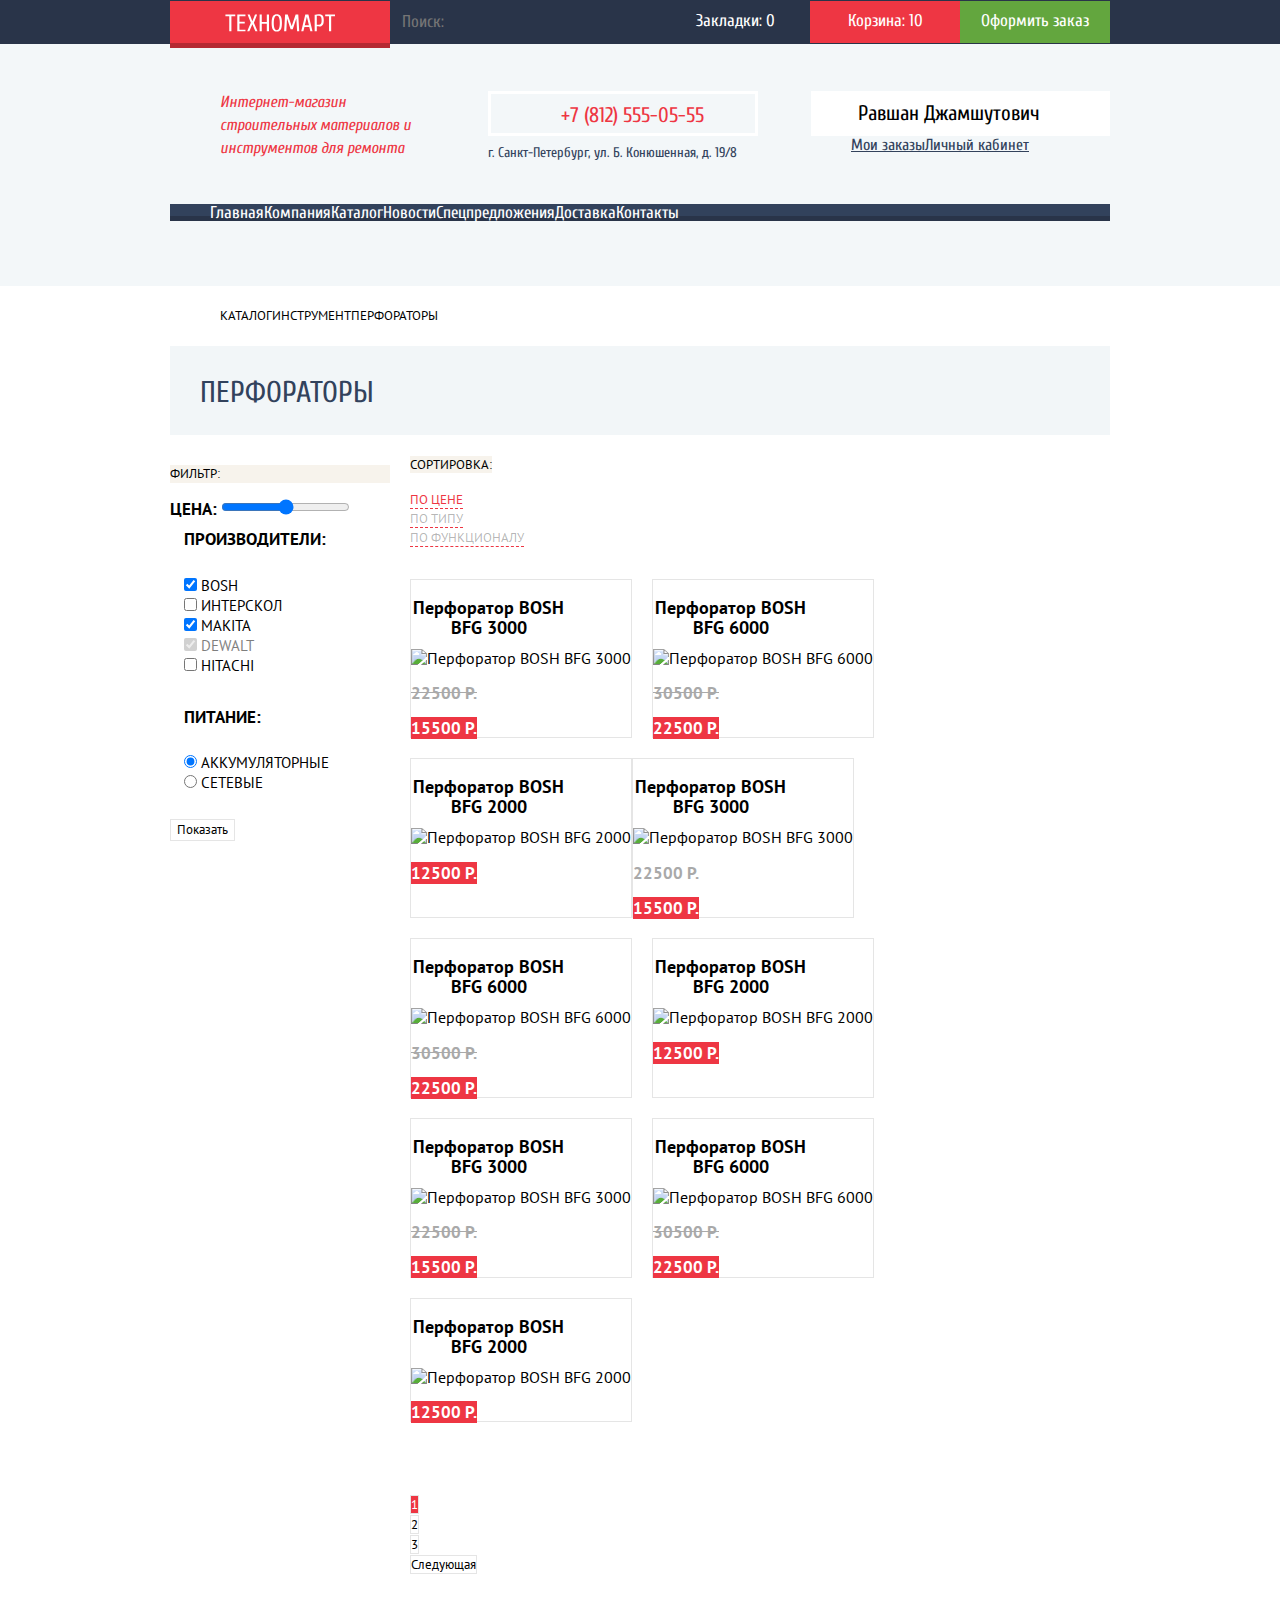
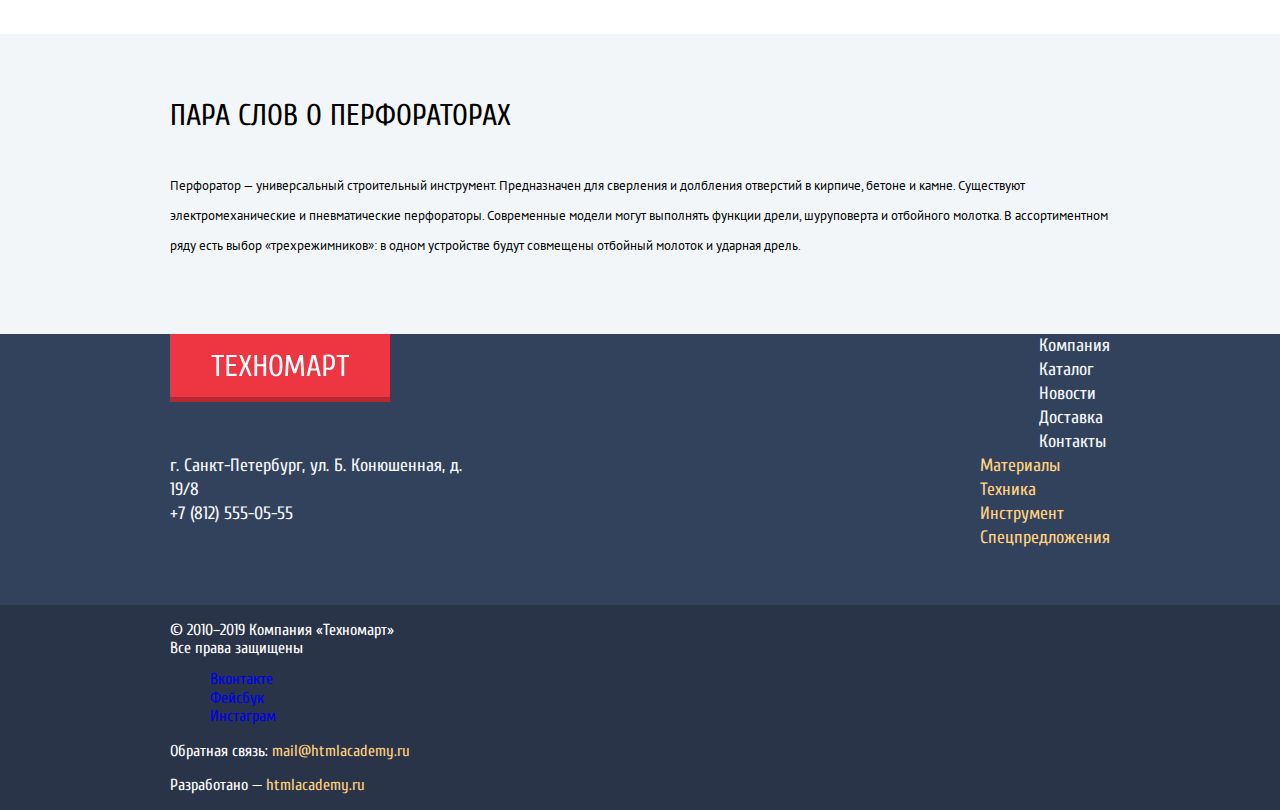
==== commit 8db0234f: "6. Сетки" ====
--- a/catalog.html
+++ b/catalog.html
@@ -1,39 +1,51 @@
 <!DOCTYPE html>
 <html lang="ru">
-  <head>
-    <meta charset="utf-8">
-    <title>HTML Academy: Каталог товаров Техномарт</title>
-    <link href="https://fonts.googleapis.com/css?family=Cuprum:400,400i|PT+Sans&amp;subset=cyrillic" rel="stylesheet">
-    <link href="css/normalize.css" rel="stylesheet">
-    <link rel="stylesheet" href="css/style.css">
-  </head>
-  <body class="catalog-page">
-    <header class="main-header">
-      <div class="header-top">
+
+<head>
+  <meta charset="utf-8">
+  <title>HTML Academy: Каталог товаров Техномарт</title>
+  <link href="https://fonts.googleapis.com/css?family=Cuprum:400,400i|PT+Sans&amp;subset=cyrillic" rel="stylesheet">
+  <link href="css/normalize.css" rel="stylesheet">
+  <link href="css/style.css" rel="stylesheet">
+</head>
+
+<body class="catalog-page">
+  <header class="main-header">
+    <div class="header-top">
+      <div class="container">
         <a class="header-logo" href="index.html"><img src="img/tehnomart-logo.svg" alt="Логотип Техномарт"></a>
-        <form action="https://echo.htmlacademy.ru" class="search"> <!--форма для поиска-->
+        <form action="https://echo.htmlacademy.ru" class="search">
+          <!--форма для поиска-->
           <label class="visually-hidden" for="search-form">Поиск по сайту</label>
           <input type="search" name="search" id="search-form" placeholder="Поиск:">
-        </form><!--форма для поиска-->
-
-        <a class="service-button" href="#">Закладки:<span>0</span></a>
-        <a class="service-button current-full" href="#">Корзина:<span>10</span></a>
-
+        </form>
+        <!--форма для поиска-->
+        <a class="service-button" href="#">Закладки: <span>0</span></a>
+        <a class="service-button current-full" href="#">Корзина: <span>10</span></a>
         <a class="button-order-link" href="#">Оформить заказ</a>
       </div>
-      <h1 class="header-info">Интернет-магазин строительных материалов и инструментов для ремонта</h1>
-
-      <div class="shop-contacts">
-        <a href="tel:+7(812)5550555">+7 (812) 555-05-55</a>
-        <address>г. Санкт-Петербург, ул. Б. Конюшенная, д. 19/8</address>
-      </div>
-
-      <div class="user-logged">
-        <a class="logged-name" href="#">Равшан Джамшутович</a>
-        <a class="my-order" href="#">Мои заказы</a>
-        <a class="my-office" href="#">Личный кабинет</a>
-      </div>
-
+    </div>
+
+    <div class="container">
+      <div class="header">
+        <h1 class="header-info">Интернет-магазин строительных материалов и инструментов для ремонта</h1>
+        <div class="shop-contacts">
+          <a href="tel:+7(812)5550555">+7 (812) 555-05-55</a>
+          <address>г. Санкт-Петербург, ул. Б. Конюшенная, д. 19/8</address>
+        </div>
+        <!--<div class="user-logged">
+          <a class="logged-name" href="#">Равшан Джамшутович</a>
+          <a class="my-order" href="#">Мои заказы</a>
+          <a class="my-office" href="#">Личный кабинет</a>
+        </div>-->
+        <div class="user-logged">
+          <a class="logged-name" href="#">Равшан Джамшутович</a>
+          <ul class="logged-navigation">
+            <li><a class="my-order" href="#">Мои заказы</a></li>
+            <li><a class="my-office" href="#">Личный кабинет</a></li>
+          </ul>
+        </div>
+      </div>
       <nav class="main-navigation">
         <ul class="site-navigation">
           <li><a href="index.html">Главная</a></li>
@@ -45,210 +57,243 @@
           <li><a href="contacts.html">Контакты</a></li>
         </ul>
       </nav>
-    </header>
-
-    <main class="container">
-      <div class="catalog-headline">
-        <h2>Перфораторы</h2>
-      </div>
+    </div>
+  </header>
+
+  <main>
+    <div class="container">
       <ul class="breadcrumbs">
         <li><a href="catalog.html">Каталог</a></li>
         <li><a href="#">Инструмент</a></li>
         <li><a class="breadcrumbs-current">Перфораторы</a></li>
       </ul>
-
-      <section class="filtres">
-        <h2>Фильтр:</h2>
-        <form class="filtres-form" method="get" action="https://echo.htmlacademy.ru">
-          <label for="price">Цена:</label>
-          <input type="range" name="price" id="price" min="0" max="30000" step="100">
-          <fieldset>
-             <legend>Производители:</legend>
-             <ul class="filters-list">
-               <li class="filter-option">
-                 <input class="filter-input filter-input-checkbox" type="checkbox" name="bosh" id="filter-bosh" checked>
-                 <label for="filter-bosh">bosh</label>
-               </li>
-               <li class="filter-option">
+      <h2 class="catalog-headline">Перфораторы</h2>
+
+      <div class="catalog-flex">
+        <!--две колонки, фильтр и сортировка с каталогом-->
+        <section class="filtres">
+          <h2>Фильтр:</h2>
+          <form class="filtres-form" method="get" action="https://echo.htmlacademy.ru">
+            <label for="price">Цена:</label>
+            <input type="range" name="price" id="price" min="0" max="30000" step="100">
+            <fieldset>
+              <legend>Производители:</legend>
+              <ul class="filters-list">
+                <li class="filter-option">
+                  <input class="filter-input filter-input-checkbox" type="checkbox" name="bosh" id="filter-bosh"
+                    checked>
+                  <label for="filter-bosh">bosh</label>
+                </li>
+                <li class="filter-option">
                   <input class="filter-input filter-input-checkbox" type="checkbox" name="interskol" id="filter-interskol">
                   <label for="filter-interskol">интерскол</label>
                 </li>
                 <li class="filter-option">
-                  <input class="filter-input filter-input-checkbox" type="checkbox" name="makita" id="filter-makita" checked>
+                  <input class="filter-input filter-input-checkbox" type="checkbox" name="makita" id="filter-makita"
+                    checked>
                   <label for="filter-makita">makita</label>
                 </li>
                 <li class="filter-option">
-                  <input class="filter-input filter-input-checkbox" type="checkbox" name="dewalt" id="filter-dewalt" checked disabled>
+                  <input class="filter-input filter-input-checkbox" type="checkbox" name="dewalt" id="filter-dewalt"
+                    checked disabled>
                   <label for="filter-dewalt">dewalt</label>
                 </li>
                 <li class="filter-option">
                   <input class="filter-input filter-input-checkbox" type="checkbox" name="hitachi" id="filter-hitachi">
                   <label for="filter-hitachi">hitachi</label>
                 </li>
-             </ul>
-          </fieldset>
-          <fieldset>
-            <legend>Питание:</legend>
-            <ul class="filters-list">
-              <li class="filter-option">
-                <input class="filter-input filter-input-radio" type="radio" name="supply system" value="battery" id="filter-battery" checked>
-                <label for="filter-battery">Аккумуляторные</label>
-              </li>
-              <li class="filter-option">
-                <input class="filter-input filter-input-radio" type="radio" name="supply system" value="network" id="filter-network">
-                <label for="filter-network">Сетевые</label>
-              </li>
-            </ul>
-          </fieldset>
-          <button type="submit" class="filter-button">Показать</button>
-        </form>
-      </section>
-      <!--сортировка по цене и типу, хз как она делается, наверное так-->
-      <div class="sorting">
-        <span>Сортировка:</span>
-        <ul class="sorting-list">
-          <li class="sorting-options">
-            <a class="sorting-button current" href="#">По цене</a>
-          </li>
-          <li class="sorting-options">
-            <a class="sorting-button" href="#">По типу</a>
-          </li>
-          <li class="sorting-options">
-            <a class="sorting-button" href="#">По функционалу</a>
-          </li>
+              </ul>
+            </fieldset>
+            <fieldset>
+              <legend>Питание:</legend>
+              <ul class="filters-list">
+                <li class="filter-option">
+                  <input class="filter-input filter-input-radio" type="radio" name="supply system" value="battery" id="filter-battery"
+                    checked>
+                  <label for="filter-battery">Аккумуляторные</label>
+                </li>
+                <li class="filter-option">
+                  <input class="filter-input filter-input-radio" type="radio" name="supply system" value="network" id="filter-network">
+                  <label for="filter-network">Сетевые</label>
+                </li>
+              </ul>
+            </fieldset>
+            <button type="submit" class="filter-button">Показать</button>
+          </form>
+        </section>
+        <div class="sorting-flex">
+          <!--флекс-контейнер сортировки и каталога товаров-->
+          <div class="sorting">
+            <!--сортировка по цене и типу-->
+            <span>Сортировка:</span>
+            <ul class="sorting-list">
+              <li class="sorting-options">
+                <a class="sorting-button current" href="#">По цене</a>
+              </li>
+              <li class="sorting-options">
+                <a class="sorting-button" href="#">По типу</a>
+              </li>
+              <li class="sorting-options">
+                <a class="sorting-button" href="#">По функционалу</a>
+              </li>
+            </ul>
+            <ul class="sorting-list">
+              <li class="sorting-options">
+                <a class="visually-hidden" href="#">Сортировака по возростанию</a>
+              </li>
+              <li class="sorting-options">
+                <a class="visually-hidden" href="#">Сортировака по убыванию</a>
+              </li>
+            </ul>
+          </div>
+          <!--каталог товаров-->
+          <section class="catalog">
+            <h2 class="visually-hidden">Каталог товаров</h2>
+            <ul class="catalog-list">
+              <li class="catalog-item">
+                <h3>Перфоратор BOSH BFG 3000</h3>
+                <img src="img/bfg3000.jpg" alt="Перфоратор BOSH BFG 3000" width="218px" height="170px">
+                <p><del datetime="2018-04-12">22500 Р.</del></p>
+                <a class="button-item" href="#"><ins>15500 Р.</ins></a>
+              </li>
+              <li class="catalog-item">
+                <h3>Перфоратор BOSH BFG 6000</h3>
+                <img src="img/bfg6000.jpg" alt="Перфоратор BOSH BFG 6000" width="218px" height="170px">
+                <p><del datetime="2018-04-12">30500 Р.</del></p>
+                <a class="button-item" href="#"><ins>22500 Р.</ins></a>
+              </li>
+              <li class="catalog-item new-offer">
+                <h3>Перфоратор BOSH BFG 2000</h3>
+                <img src="img/bfg6000.jpg" alt="Перфоратор BOSH BFG 2000" width="218px" height="170px">
+                <p></p>
+                <a class="button-item" href="#"><ins>12500 Р.</ins></a>
+              </li>
+              <li class="catalog-item">
+                <h3>Перфоратор BOSH BFG 3000</h3>
+                <img src="img/bfg3000.jpg" alt="Перфоратор BOSH BFG 3000" width="218px" height="170px">
+                <p><del datetime="2018-04-12"></del>22500 Р.</p>
+                <a class="button-item" href="#"><ins>15500 Р.</ins></a>
+              </li>
+              <li class="catalog-item new-offer">
+                <h3>Перфоратор BOSH BFG 6000</h3>
+                <img src="img/bfg6000.jpg" alt="Перфоратор BOSH BFG 6000" width="218px" height="170px">
+                <p><del datetime="2018-04-12">30500 Р.</del></p>
+                <a class="button-item" href="#"><ins>22500 Р.</ins></a>
+              </li>
+              <li class="catalog-item">
+                <h3>Перфоратор BOSH BFG 2000</h3>
+                <img src="img/bfg3000.jpg" alt="Перфоратор BOSH BFG 2000" width="218px" height="170px">
+                <p></p>
+                <a class="button-item" href="#"><ins>12500 Р.</ins></a>
+              </li>
+              <li class="catalog-item new-offer">
+                <h3>Перфоратор BOSH BFG 3000</h3>
+                <img src="img/bfg3000.jpg" alt="Перфоратор BOSH BFG 3000" width="218px" height="170px">
+                <p><del datetime="2018-04-12">22500 Р.</del></p>
+                <a class="button-item" href="#"><ins>15500 Р.</ins></a>
+              </li>
+              <li class="catalog-item">
+                <h3>Перфоратор BOSH BFG 6000</h3>
+                <img src="img/bfg6000.jpg" alt="Перфоратор BOSH BFG 6000" width="218px" height="170px">
+                <p><del datetime="2018-04-12">30500 Р.</del></p>
+                <a class="button-item" href="#"><ins>22500 Р.</ins></a>
+              </li>
+              <li class="catalog-item">
+                <h3>Перфоратор BOSH BFG 2000</h3>
+                <img src="img/bfg3000.jpg" alt="Перфоратор BOSH BFG 2000" width="218px" height="170px">
+                <p></p>
+                <a class="button-item" href="#"><ins>12500 Р.</ins></a>
+              </li>
+            </ul>
+            <ul class="pagination-list">
+              <li class="pagination-item visually-hidden"><a href="#">Предыдущая</a></li>
+              <li class="pagination-item pagination-item-current"><a>1</a></li>
+              <li class="pagination-item"><a href="#">2</a></li>
+              <li class="pagination-item"><a href="#">3</a></li>
+              <li class="pagination-item"><a href="#">Следующая</a></li>
+            </ul>
+          </section>
+        </div>
+      </div>
+    </div>
+
+
+
+
+    <section class="about-perforators">
+      <div class="container">
+        <h2>Пара слов о перфораторах</h2>
+        <p>Перфоратор — универсальный строительный инструмент. Предназначен для сверления и долбления отверстий в
+          кирпиче, бетоне и камне.
+          Существуют электромеханические и пневматические перфораторы. Современные модели могут выполнять функции
+          дрели,
+          шуруповерта и отбойного молотка. В ассортиментном ряду есть выбор «трехрежимников»: в одном устройстве будут
+          совмещены отбойный молоток и ударная дрель.</p>
+      </div>
+    </section>
+  </main>
+
+  <footer class="main-footer">
+    <h2 class="visually-hidden">Контакты компании Техномарт</h2>
+    <section class="footer-navigation container">
+      <div class="footer-flex">
+        <a class="footer-logo" href="#"><img src="img/tehnomart-logo.svg" alt="Логотип Техномарт" width="138px" height="23px"></a>
+        <ul class="footer-navigation-list">
+          <li><a href="company.html">Компания</a></li>
+          <li><a href="catalog.html">Каталог</a></li>
+          <li><a href="news.html">Новости</a></li>
+          <li><a href="delivery.html">Доставка</a></li>
+          <li><a href="contacts.html">Контакты</a></li>
         </ul>
-        <ul class="sorting-list">
-          <li class="sorting-options">
-            <a class="visually-hidden" href="#">Сортировака по возростанию</a>
-          </li>
-          <li class="sorting-options">
-            <a class="visually-hidden" href="#">Сортировака по убыванию</a>
-          </li>
+      </div>
+      <div class="footer-flex">
+        <div class="footer-address">
+          <address>г. Санкт-Петербург, ул. Б. Конюшенная, д. 19/8</address>
+          <a href="tel:+7(812)5550555">+7 (812) 555-05-55</a>
+        </div>
+        <ul class="footer-links">
+          <li><a href="#">Материалы</a></li>
+          <li><a href="#">Техника</a></li>
+          <li><a href="#">Инструмент</a></li>
+          <li><a href="#">Спецпредложения</a></li>
         </ul>
       </div>
 
-      <section class="catalog">
-        <h2 class="visually-hidden">Каталог товаров</h2>
-        <ul class="catalog-list">
-          <li class="catalog-item">
-            <h3>Перфоратор BOSH BFG 3000</h3>
-            <img src="img/bfg3000.jpg" alt="Перфоратор BOSH BFG 3000" width="218px" height="170px">
-            <p><del datetime="2018-04-12">22500 Р.</del></p>
-            <a class="button-item" href="#"><ins>15500 Р.</ins></a>
-          </li>
-          <li class="catalog-item">
-            <h3>Перфоратор BOSH BFG 6000</h3>
-            <img src="img/bfg6000.jpg" alt="Перфоратор BOSH BFG 6000" width="218px" height="170px">
-            <p><del datetime="2018-04-12">30500 Р.</del></p>
-            <a class="button-item" href="#"><ins>22500 Р.</ins></a>
-          </li>
-          <li class="catalog-item new-offer">
-            <h3>Перфоратор BOSH BFG 2000</h3>
-            <img src="img/bfg6000.jpg" alt="Перфоратор BOSH BFG 2000" width="218px" height="170px">
-            <p></p>
-            <a class="button-item" href="#"><ins>12500 Р.</ins></a>
-          </li>
-          <li class="catalog-item">
-            <h3>Перфоратор BOSH BFG 3000</h3>
-            <img src="img/bfg3000.jpg" alt="Перфоратор BOSH BFG 3000" width="218px" height="170px">
-            <p><del datetime="2018-04-12"></del>22500 Р.</p>
-            <a class="button-item" href="#"><ins>15500 Р.</ins></a>
-          </li>
-          <li class="catalog-item new-offer">
-            <h3>Перфоратор BOSH BFG 6000</h3>
-            <img src="img/bfg6000.jpg" alt="Перфоратор BOSH BFG 6000" width="218px" height="170px">
-            <p><del datetime="2018-04-12">30500 Р.</del></p>
-            <a class="button-item" href="#"><ins>22500 Р.</ins></a>
-          </li>
-          <li class="catalog-item">
-            <h3>Перфоратор BOSH BFG 2000</h3>
-            <img src="img/bfg3000.jpg" alt="Перфоратор BOSH BFG 2000" width="218px" height="170px">
-            <p></p>
-            <a class="button-item" href="#"><ins>12500 Р.</ins></a>
-          </li>
-          <li class="catalog-item new-offer">
-            <h3>Перфоратор BOSH BFG 3000</h3>
-            <img src="img/bfg3000.jpg" alt="Перфоратор BOSH BFG 3000" width="218px" height="170px">
-            <p><del datetime="2018-04-12">22500 Р.</del></p>
-            <a class="button-item" href="#"><ins>15500 Р.</ins></a>
-          </li>
-          <li class="catalog-item">
-            <h3>Перфоратор BOSH BFG 6000</h3>
-            <img src="img/bfg6000.jpg" alt="Перфоратор BOSH BFG 6000" width="218px" height="170px">
-            <p><del datetime="2018-04-12">30500 Р.</del></p>
-            <a class="button-item" href="#"><ins>22500 Р.</ins></a>
-          </li>
-          <li class="catalog-item">
-            <h3>Перфоратор BOSH BFG 2000</h3>
-            <img src="img/bfg3000.jpg" alt="Перфоратор BOSH BFG 2000" width="218px" height="170px">
-            <p></p>
-            <a class="button-item" href="#"><ins>12500 Р.</ins></a>
-          </li>
-        </ul>
-        <ul class="pagination-list">
-          <li class="pagination-item visually-hidden"><a href="#">Предыдущая</a></li>
-          <li class="pagination-item pagination-item-current"><a>1</a></li>
-          <li class="pagination-item"><a href="#">2</a></li>
-          <li class="pagination-item"><a href="#">3</a></li>
-          <li class="pagination-item"><a href="#">Следующая</a></li>
-        </ul>
-      </section>
-      <section class="about-perforators">
-        <h2>Пара слов о перфораторах</h2>
-        <p>Перфоратор — универсальный строительный инструмент. Предназначен для сверления и долбления отверстий в кирпиче, бетоне и камне.
-            Существуют электромеханические и пневматические перфораторы. Современные модели могут выполнять функции дрели, шуруповерта и отбойного молотка. В ассортиментном ряду есть выбор «трехрежимников»: в одном устройстве будут совмещены отбойный молоток и ударная дрель.</p>
-      </section>
-    </main>
-
-    <footer class="main-footer">
-      <h2 class="visually-hidden">Контакты компании Техномарт</h2>
-      <a class="footer-logo" href="index.html"><img src="img/tehnomart-logo.svg" alt="Логотип Техномарт" width="138px" height="23px"></a>
-      <ul class="footer-navigation-list">
-        <li><a href="index.html">Главная</a></li>
-        <li><a href="company.html">Компания</a></li>
-        <li><a href="#">Каталог</a></li>
-        <li><a href="news.html">Новости</a></li>
-        <li><a href="delivery.html">Доставка</a></li>
-        <li><a href="contacts.html">Контакты</a></li>
-      </ul>
-
-      <div class="footer-address">
-        <address>г. Санкт-Петербург, ул. Б. Конюшенная, д. 19/8</address>
-        <a href="tel:+7(812)5550555">+7 (812) 555-05-55</a>
-      </div>
-      <ul class="footer-links">
-        <li><a href="#">Материалы</a></li>
-        <li><a href="#">Техника</a></li>
-        <li><a href="#">Инструмент</a></li>
-        <li><a href="#">Спецпредложения</a></li>
-      </ul>
-      <p class="copyrighting">© 2010–2019 Компания «Техномарт» Все права защищены</p>
-      <div class="footer-social">
-        <ul class="social">
-          <li><a class="social-button" href="#">Вконтакте</a></li>
-          <li><a class="social-button" href="#">Фейсбук</a></li>
-          <li><a class="social-button" href="#">Инстаграм</a></li>
-        </ul>
-        <p class="feedback">
-          <span>Обратная связь</span>
-          <a href="#">mail.htmlacademy.ru</a>
-        </p>
-        <p class="developers">
-          <span>Разработано —</span>
-          <a href="https://htmlacademy.ru/intensive/htmlcss">htmlacademy.ru</a>
-        </p>
-      </div>
-    </footer>
-
-    <!--модальное окно - добавление товара в корзину-->
-    <section class="modal modal-basket">
-      <h2>Личный кабинет</h2>
-      <button class="modal-close" type="button">Закрыть</button>
-      <div class="modal-button">
-        <a class="button" href="">Оформить заказ</a>
-        <a class="button" href="">Продолжить покупки</a>
-      </div>
     </section>
-
-  </body>
+    <div class="footer-bottom">
+      <div class="container">
+        <p class="copyrighting">© 2010–2019 Компания «Техномарт» Все права защищены</p>
+        <div class="footer-social">
+          <ul class="social">
+            <li><a class="social-button" href="#">Вконтакте</a></li>
+            <li><a class="social-button" href="#">Фейсбук</a></li>
+            <li><a class="social-button" href="#">Инстаграм</a></li>
+          </ul>
+          <p class="feedback">
+            <span>Обратная связь:</span>
+            <a href="mailto:mail@htmlacademy.ru">mail@htmlacademy.ru</a>
+          </p>
+          <p class="developers">
+            <span>Разработано —</span>
+            <a href="https://htmlacademy.ru/intensive/htmlcss">htmlacademy.ru</a>
+          </p>
+        </div>
+      </div>
+
+    </div>
+
+  </footer>
+
+  <!--модальное окно - добавление товара в корзину-->
+  <section class="modal modal-basket">
+    <h2>Личный кабинет</h2>
+    <button class="modal-close" type="button">Закрыть</button>
+    <div class="modal-button">
+      <a class="button" href="">Оформить заказ</a>
+      <a class="button" href="">Продолжить покупки</a>
+    </div>
+  </section>
+
+</body>
+
 </html>
--- a/css/style.css
+++ b/css/style.css
@@ -10,10 +10,27 @@
   text-decoration: none;
 }
 
+html {
+  box-sizing: border-box;
+}
+
+*,
+*::before,
+*::after {
+  box-sizing: inherit;
+}
+
+.container {
+  width: 960px;
+  margin: 0 auto;
+  padding: 0 10px;
+}
+
 /*====================== visually-hidden ================================*/
 .visually-hidden {
-  position: absolute !important;
-  height: 1px; width: 1px;
+  position: absolute;
+  height: 1px;
+  width: 1px;
   overflow: hidden;
   clip: rect(1px 1px 1px 1px); /* IE6, IE7 */
   clip: rect(1px, 1px, 1px, 1px);
@@ -21,8 +38,9 @@
 
 /*====================== хэдер =========================================*/
 .main-header {
-  font-family: "Cuprum", Tahoma, sans-serif;
+  font-family: "Cuprum", "Tahoma", sans-serif;
   background-color: #f3f7f9;
+  padding-bottom: 65px;
 }
 
 .main-header a {
@@ -35,33 +53,33 @@
   background-color: #293449;
 }
 
-.header-logo {
-  padding: 13px 55px 16px 55px;
-  display: inline-block;
-  box-sizing: border-box;
-  width: 220px;
-  height: 47px;
-  box-shadow: inset 0 -5px 0 rgba(0, 0, 0, 0.24);
-  background-color: #ee3643;
-}
-
-.header-logo:hover,
-.footer-logo:hover {
-  box-shadow: inset 0 -5px 0 rgba(0, 0, 0, 0.24);
-  background-color: #ca2c37;
-}
-
-.header-logo:active,
-.footer-logo:active {
-  box-shadow: inset 0 -5px 0 rgba(0, 0, 0, 0.24);
-  background-color: #ba2732;
+.header-top .container {
+  display: flex;
+  justify-content: flex-end;
+  align-items: center;
+}
+
+.search {
+  margin-right: auto;
+  width: 90px;
+}
+
+input[type="search"] {
+  padding: 12px;
+  background-color: #293449;
+  border: none;
 }
 
 .service-button {
+  width: 150px;
+  height: 42px;
+  text-align: center;
+  line-height: 2.3;
   background-color: #293449;
 }
 
-.service-button:hover {
+.service-button:hover,
+input[type="search"]:hover {
   background-color: #212a3a;
 }
 
@@ -70,10 +88,36 @@
   opacity: 0.6;
 }
 
+input[type="search"]:focus {
+  background-color: #ffffff;
+}
+
+.header-logo {
+  padding: 13px 55px 16px 55px;
+  width: 220px;
+  height: 42px;
+  box-shadow: 0 5px 0 #b52933;
+  background-color: #ee3643;
+}
+
+
+.header-logo:hover,
+.footer-logo:hover {
+  box-shadow: 0 5px 0 #9a212a;
+  background-color: #ca2c37;
+}
+
+.header-logo:active,
+.footer-logo:active {
+  box-shadow: 0 5px 0 #8e1e26;
+  background-color: #ba2732;
+}
+
 .button-order-link {
-  display: inline-block;
-  box-sizing: border-box;
-  padding: 14px 22px 13px 20px;
+  width: 150px;
+  height: 42px;
+  text-align: center;
+  line-height: 2.3;
   background-color: #63a63e;
 }
 
@@ -86,43 +130,64 @@
   opacity: 0.5;
 }
 
+.header{
+  display: flex;
+  justify-content: space-between;
+  min-height: 160px;
+  padding-top: 47px;
+}
+
 .header-info {
+  margin: 0;
+  margin-left: 50px;
   width: 196px;
   height: 60px;
   color: #ee3643;
   font-size: 16px;
   font-style: italic;
+  font-weight: normal;
   line-height: 23px;
 }
 
+.shop-contacts {
+  margin-left: 70px;
+}
+
 .shop-contacts a {
-  width: 144px;
-  height: 21px;
+  display: block;
+  padding-left: 70px;
+  width: 270px;
+  height: 45px;
   color: #ee3643;
+  border: 3px solid #ffffff;
   font-size: 21px;
-  line-height: 21px;
+  line-height: 2;
 }
 
 .shop-contacts address {
+  margin-top: 5px;
   height: 13px;
   color: #32425c;
   font-size: 14px;
   line-height: 24px;
   font-style: normal;
-  border: 3px solid #ffffff;
 }
 
 .user-navigation,
 .site-navigation,
+.logged-navigation,
 .promotions ul {
+  margin: 0;
   list-style: none;
 }
 
 .user-navigation li {
-  display: inline-block;
+  margin-left: 10px;
+  height: 45px;
   background-color: #ffffff;
   font-size: 21px;
-  line-height: 21px;
+  text-align: center;
+  line-height: 2;
 }
 
 .user-navigation a {
@@ -137,6 +202,11 @@
   background-color: #32425c;
   box-shadow: inset 0 -5px 0 #293449;
 }
+
+.site-navigation {
+  display: flex;
+ }
+
 
 .user-navigation a:hover {
   color: #ee3643;
@@ -156,15 +226,45 @@
 }
 
 /*====================== main ============================================*/
+.promotions {
+  margin: 60px 0;
+}
+
+.flex-promotions {
+  display: flex;
+}
+
+.flex-two {
+  flex-direction: column;
+}
+
+.promotions-list {
+  display: flex;
+  flex-wrap: wrap;
+  padding: 0;
+}
+
+.promotions-list li:last-child {
+  margin-bottom: 0;
+}
+
 .promotions-items {
   width: 300px;
   height: 123px;
-  font-family: "Cuprum", Tahoma, sans-serif;
+  margin-right: 20px;
+  margin-bottom: 20px;
+  padding-left: 25px;
+  font-family: "Cuprum", "Tahoma", sans-serif;
   font-size: 24px;
   line-height: 30px;
   color: #ffffff;
 }
 
+.flex-two .promotions-items {
+  margin-right: 0;
+}
+
+
 .promotions-items a {
   color: #ffffff;
   font-size: 14px;
@@ -179,6 +279,12 @@
 
 .promotions-items a:active {
   background-color: rgba(0, 0, 0, 0.3);
+}
+
+.promotions-slider-item {
+  width: 620px;
+  min-height: 266px;
+  background-color: red;
 }
 
 .materials {
@@ -210,11 +316,20 @@
 
 /* популярные товары и производители*/
 .populars-headline {
-  font-family: "Cuprum", Tahoma, sans-serif;
+  display: flex;
+  justify-content: space-between;
+  align-items: center;
+  min-height: 89px;
+  padding-right: 24px;
+  margin-bottom: 20px;
+
+  font-family: "Cuprum", "Tahoma", sans-serif;
   background-color: #f9f5f0;
 }
 
 .populars-headline h2 {
+  margin: 0;
+  margin-left: 30px;
   color: #32425c;
   font-size: 30px;
   font-weight: normal;
@@ -223,7 +338,7 @@
 }
 
 .button {
-  font-family: "Cuprum", Tahoma, sans-serif;
+  font-family: "Cuprum", "Tahoma", sans-serif;
   color: #ffffff;
   font-size: 14px;
   line-height: 18px;
@@ -245,7 +360,7 @@
   height: 38px;
   box-shadow: inset 0 -3px 0 #367315;
   background-color: #63a63e;
-  font-family: "Cuprum", Tahoma, sans-serif;
+  font-family: "Cuprum", "Tahoma", sans-serif;
   border: none;
   color: #ffffff;
   font-size: 14px;
@@ -260,7 +375,7 @@
   height: 38px;
   border: 3px solid #63a63e;
   background-color: #ffffff;
-  font-family: "Cuprum", Tahoma, sans-serif;
+  font-family: "Cuprum", "Tahoma", sans-serif;
   color: #32425c;
   font-size: 14px;
   font-weight: 400;
@@ -275,16 +390,29 @@
 
 .popular-items-list,
 .populars-brands-list {
-  font-family: "PT Sans", Tahoma, sans-serif;
+  padding: 0;
+  margin-bottom: 22px;
+  display: flex;
+  flex-wrap: wrap;
+  font-family: "PT Sans", "Tahoma", sans-serif;
   list-style: none;
   background-color: #ffffff;
 }
 
+.populars-brands-list {
+  margin-bottom: 85px;
+}
+
 .popular-items-products {
+  margin-right: 20px;
   width: 220px;
   height: 318px;
   border: 1px solid #eaeaea;
   background-color: #ffffff;
+}
+
+.popular-items-products:last-child {
+  margin-right: 0;
 }
 
 .popular-items-products h3,
@@ -318,12 +446,22 @@
 }
 
 .populars-brands-one {
+  margin-right: 20px;
+  margin-bottom: 20px;
   width: 220px;
   height: 145px;
   border: 1px solid #eaeaea;
   background-color: #ffffff;
 }
 
+.populars-brands-one:nth-of-type(4n) {
+  margin-right: 0;
+}
+
+.populars-brands-one:nth-of-type(n+4) {
+  margin-bottom: 0;
+}
+
 .populars-brands-one:hover {
   box-shadow: 0 10px 25px rgba(41, 52, 73, 0.5);
 }
@@ -335,7 +473,9 @@
 
 /*сервисы*/
 .services {
-  font-family: "PT Sans", Tahoma, sans-serif;
+  padding-top: 60px;
+  padding-bottom: 75px;
+  font-family: "PT Sans", "Tahoma", sans-serif;
   background-color: #f4f8fa;
 }
 
@@ -343,9 +483,9 @@
 .services h2,
 .main-info h2,
 .main-contacts h2,
-.catalog-headline h2,
-.about-perforators h2  {
-  font-family: "Cuprum", Tahoma, sans-serif;
+.catalog-headline {
+  margin: 0;
+  font-family: "Cuprum", "Tahoma", sans-serif;
   color: #000000;
   font-size: 30px;
   font-weight: 400;
@@ -355,19 +495,27 @@
 
 .services p,
 .about-perforators p {
-  width: 398px;
-  height: 96px;
-  color: #000000;
-  font-family: "PT Sans", Tahoma, sans-serif;
+  margin: 0;
+  padding: 0;
+  /*height: 96px;*/
+  color: #000000;
+  font-family: "PT Sans", "Tahoma", sans-serif;
   font-size: 13px;
   font-weight: 400;
+  line-height: 30px;
 }
 
 /* main-info */
+.contacts-flex {
+  padding-top: 75px;
+  padding-bottom: 86px;
+  display: flex;
+  justify-content: space-between;
+}
 
 .main-info p,
 .main-contacts p {
-  font-family: "PT Sans", Tahoma, sans-serif;
+  font-family: "PT Sans", "Tahoma", sans-serif;
   color: #000000;
   font-size: 13px;
   font-weight: 400;
@@ -381,18 +529,19 @@
   font-size: 18px;
   font-weight: 400;
   line-height: 24px;
-  font-family: "PT Sans", Tahoma, sans-serif;
+  font-family: "PT Sans", "Tahoma", sans-serif;
   font-weight: 400;
   line-height: 24px;
 }
 
 /*====================== футер ==========================================*/
 .main-footer {
-  font-family: "Cuprum", Tahoma, sans-serif;
+  font-family: "Cuprum", "Tahoma", sans-serif;
   background-color: #32425c;
 }
 
 .footer-logo {
+  margin-right: 80px;
   padding: 20px 41px 25px 41px;
   display: inline-block;
   box-sizing: border-box;
@@ -402,8 +551,20 @@
   background-color: #ee3643;
 }
 
+.footer-navigation {
+  display: flex;
+  flex-direction: column;
+  padding-bottom: 55px;
+}
+
+.footer-flex {
+  display: flex;
+  justify-content: space-between;
+}
+
 .footer-navigation-list,
 .footer-links {
+  margin: 0;
   list-style: none;
   font-size: 18px;
   font-weight: 400;
@@ -459,6 +620,9 @@
 }
 
 .footer-bottom {
+  display: flex;
+  justify-content: space-between;
+  align-items: center;
   background-color: #293449;
 }
 
@@ -489,29 +653,50 @@
   color: #ffd180;
 }
 
+.developers a:hover {
+  text-decoration: underline;
+}
+
+.developers a:active {
+  color: #ee3643;
+}
+
 /*====================== КАТАЛОГ =================================================*/
 /*====================== хэдер ===================================================*/
 .service-button.current-full {
   background-color: #ee3643;
 }
 
+.user-logged {
+  margin: 0;
+  margin-left: 51px;
+  display: flex;
+  flex-direction: column;
+  flex-wrap: wrap;
+}
+
+.logged-navigation {
+  display: flex;
+}
+
 a.logged-name {
-  width: 299px;
+  padding-left: 47px;
+  padding-right: 70px;
   height: 45px;
   background-color: #ffffff;
   text-align: center;
   vertical-align: middle;
   color: #000000;
   text-decoration: none;
-  font-family: "Cuprum", Tahoma, sans-serif;
+  font-family: "Cuprum", "Tahoma", sans-serif;
   font-size: 21px;
   font-weight: 400;
-  line-height: 21px;
+  line-height: 2.1;
 }
 a.my-order,
 a.my-office {
   color: #32425c;
-  font-family: "Cuprum", Tahoma, sans-serif;
+  font-family: "Cuprum", "Tahoma", sans-serif;
   font-size: 16px;
   font-weight: 400;
   line-height: 18px;
@@ -534,11 +719,16 @@
 /*====================== main ====================================================*/
 .breadcrumbs {
   list-style: none;
+  min-height: 60px;
+  display: flex;
+  align-items: center;
+  margin: 0;
+  padding-left: 50px;
 }
 
 .breadcrumbs a{
   color: #000000;
-  font-family: "PT Sans", Tahoma, sans-serif;
+  font-family: "PT Sans", "Tahoma", sans-serif;
   font-size: 13px;
   font-weight: 400;
   line-height: 18px;
@@ -548,7 +738,27 @@
 .catalog-headline {
   width: 940px;
   height: 89px;
+  color: #32425c;
   background-color: #f2f6f8;
+  margin-bottom: 20px;
+  padding-top: 32px;
+  padding-left: 30px;
+}
+
+.sorting-flex,
+.catalog-flex,
+.catalog-list {
+  display: flex;
+  flex-wrap: wrap;
+}
+
+.filtres {
+  width: 220px;
+  margin-right: 20px;
+}
+
+.sorting-flex {
+  width: 700px;
 }
 
 .filtres fieldset {
@@ -559,7 +769,7 @@
 .filtres legend,
 .filtres-form > label {
   color: #000000;
-  font-family: "PT Sans", Tahoma, sans-serif;
+  font-family: "PT Sans", "Tahoma", sans-serif;
   font-size: 17px;
   font-weight: 700;
   line-height: 30px;
@@ -569,12 +779,14 @@
 .filters-list,
 .catalog-list,
 .sorting-list {
+  margin: o;
+  padding: 0;
   list-style: none;
 }
 
 .filters-list li {
   color: #000000;
-  font-family: "PT Sans", Tahoma, sans-serif;
+  font-family: "PT Sans", "Tahoma", sans-serif;
   font-size: 15px;
   font-weight: 400;
   line-height: 20px;
@@ -585,7 +797,7 @@
   border: 1px solid #e5e5e5;
   background-color: #ffffff;
   color: #000000;
-  font-family: "PT Sans", Tahoma, sans-serif;
+  font-family: "PT Sans", "Tahoma", sans-serif;
   font-size: 13px;
   font-weight: 400;
   line-height: 18px;
@@ -595,7 +807,7 @@
 .sorting span {
   background-color: #f7f3ec;
   color: #000000;
-  font-family: "PT Sans", Tahoma, sans-serif;
+  font-family: "PT Sans", "Tahoma", sans-serif;
   font-size: 13px;
   font-weight: 400;
   line-height: 18px;
@@ -604,7 +816,7 @@
 
 .sorting-button {
   color: rgba(0, 0, 0, 0.3);;
-  font-family: "PT Sans", Tahoma, sans-serif;
+  font-family: "PT Sans", "Tahoma", sans-serif;
   font-size: 13px;
   font-weight: 400;
   line-height: 18px;
@@ -627,20 +839,35 @@
 }
 
 .catalog {
-  font-family: "PT Sans", Tahoma, sans-serif;
+  font-family: "PT Sans", "Tahoma", sans-serif;
+}
+
+.catalog-list {
+  margin-bottom: 52px;
 }
 
 .catalog-item {
   border: 1px solid #e5e5e5;
   background-color: #ffffff;
-}
+  margin-right: 20px;
+  margin-bottom: 20px;
+}
+
+.catalog-item:nth-child(3n) {
+  margin-right: 0;
+}
+
 
 .pagination-list {
   list-style: none;
+  margin: 0;
+  padding: 0;
+  margin-bottom: 60px;
+
 }
 
 .pagination-item a {
-  font-family: "PT Sans", Tahoma, sans-serif;
+  font-family: "PT Sans", "Tahoma", sans-serif;
   color: #000000;
   background-color: #ffffff;
   font-size: 13px;
@@ -663,9 +890,22 @@
 }
 
 .about-perforators {
+  padding-top: 67px;
+  padding-bottom: 73px;
   background-color: #f2f6f8;
 }
 
+.about-perforators h2 {
+  margin: 0;
+  padding-bottom: 40px;
+  font-family: "Cuprum", "Tahoma", sans-serif;
+  color: #000000;
+  font-size: 30px;
+  font-weight: 400;
+  line-height: 30px;
+  text-transform: uppercase;
+}
+
 .filter-input:disabled + label {
   color: #000000;
 
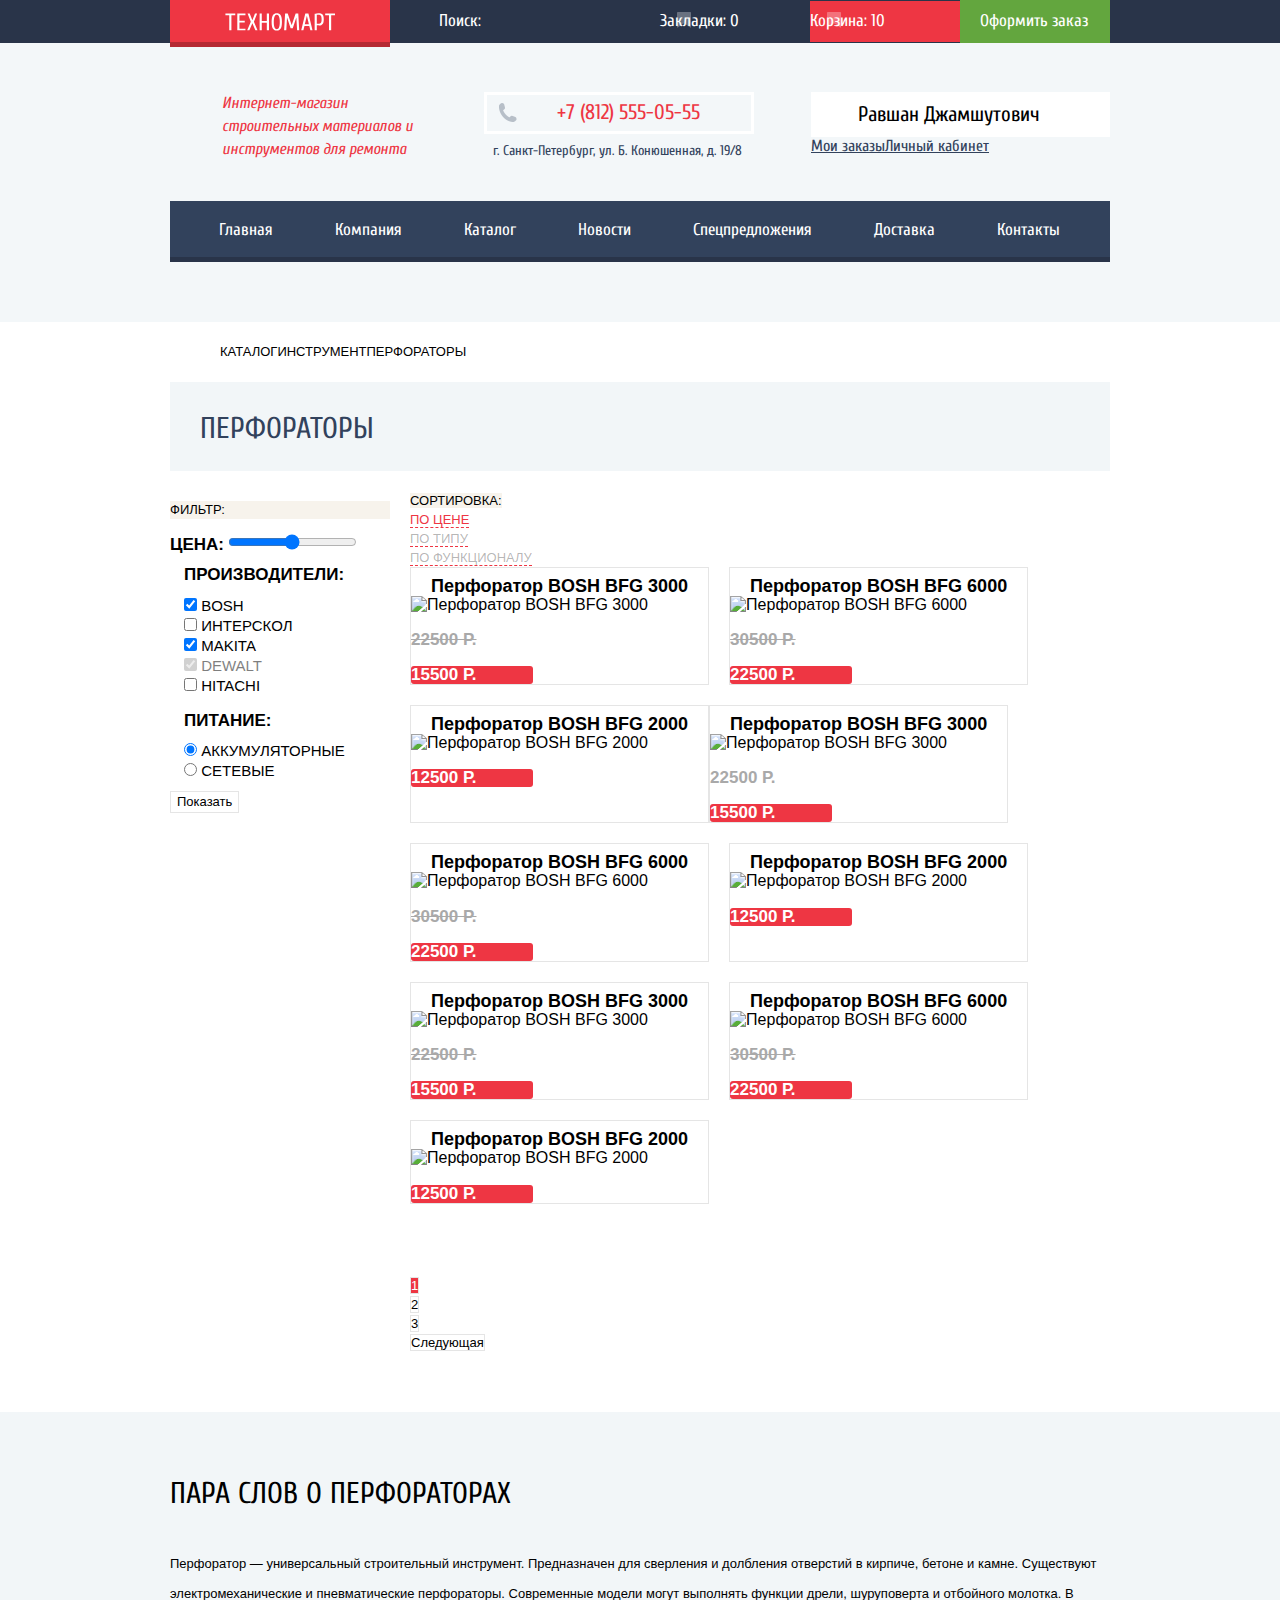
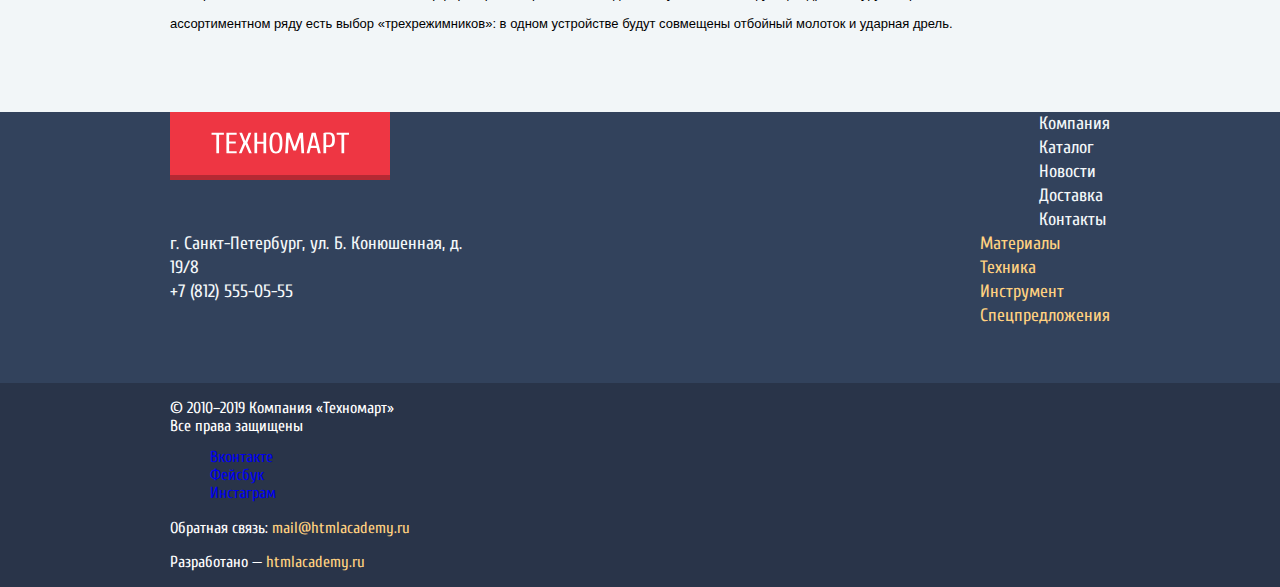
==== commit ab69f04d: "проверочный" ====
--- a/catalog.html
+++ b/catalog.html
@@ -4,7 +4,7 @@
 <head>
   <meta charset="utf-8">
   <title>HTML Academy: Каталог товаров Техномарт</title>
-  <link href="https://fonts.googleapis.com/css?family=Cuprum:400,400i|PT+Sans&amp;subset=cyrillic" rel="stylesheet">
+  <link href="https://fonts.googleapis.com/css?family=Cuprum:400,400iPT+Sans&amp;subset=cyrillic" rel="stylesheet">
   <link href="css/normalize.css" rel="stylesheet">
   <link href="css/style.css" rel="stylesheet">
 </head>
@@ -152,55 +152,55 @@
             <ul class="catalog-list">
               <li class="catalog-item">
                 <h3>Перфоратор BOSH BFG 3000</h3>
-                <img src="img/bfg3000.jpg" alt="Перфоратор BOSH BFG 3000" width="218px" height="170px">
+                <img src="img/bfg3000.jpg" alt="Перфоратор BOSH BFG 3000" width="218" height="170">
                 <p><del datetime="2018-04-12">22500 Р.</del></p>
                 <a class="button-item" href="#"><ins>15500 Р.</ins></a>
               </li>
               <li class="catalog-item">
                 <h3>Перфоратор BOSH BFG 6000</h3>
-                <img src="img/bfg6000.jpg" alt="Перфоратор BOSH BFG 6000" width="218px" height="170px">
+                <img src="img/bfg6000.jpg" alt="Перфоратор BOSH BFG 6000" width="218" height="170">
                 <p><del datetime="2018-04-12">30500 Р.</del></p>
                 <a class="button-item" href="#"><ins>22500 Р.</ins></a>
               </li>
               <li class="catalog-item new-offer">
                 <h3>Перфоратор BOSH BFG 2000</h3>
-                <img src="img/bfg6000.jpg" alt="Перфоратор BOSH BFG 2000" width="218px" height="170px">
+                <img src="img/bfg6000.jpg" alt="Перфоратор BOSH BFG 2000" width="218" height="170">
                 <p></p>
                 <a class="button-item" href="#"><ins>12500 Р.</ins></a>
               </li>
               <li class="catalog-item">
                 <h3>Перфоратор BOSH BFG 3000</h3>
-                <img src="img/bfg3000.jpg" alt="Перфоратор BOSH BFG 3000" width="218px" height="170px">
+                <img src="img/bfg3000.jpg" alt="Перфоратор BOSH BFG 3000" width="218" height="170">
                 <p><del datetime="2018-04-12"></del>22500 Р.</p>
                 <a class="button-item" href="#"><ins>15500 Р.</ins></a>
               </li>
               <li class="catalog-item new-offer">
                 <h3>Перфоратор BOSH BFG 6000</h3>
-                <img src="img/bfg6000.jpg" alt="Перфоратор BOSH BFG 6000" width="218px" height="170px">
+                <img src="img/bfg6000.jpg" alt="Перфоратор BOSH BFG 6000" width="218" height="170">
                 <p><del datetime="2018-04-12">30500 Р.</del></p>
                 <a class="button-item" href="#"><ins>22500 Р.</ins></a>
               </li>
               <li class="catalog-item">
                 <h3>Перфоратор BOSH BFG 2000</h3>
-                <img src="img/bfg3000.jpg" alt="Перфоратор BOSH BFG 2000" width="218px" height="170px">
+                <img src="img/bfg3000.jpg" alt="Перфоратор BOSH BFG 2000" width="218" height="170">
                 <p></p>
                 <a class="button-item" href="#"><ins>12500 Р.</ins></a>
               </li>
               <li class="catalog-item new-offer">
                 <h3>Перфоратор BOSH BFG 3000</h3>
-                <img src="img/bfg3000.jpg" alt="Перфоратор BOSH BFG 3000" width="218px" height="170px">
+                <img src="img/bfg3000.jpg" alt="Перфоратор BOSH BFG 3000" width="218" height="170">
                 <p><del datetime="2018-04-12">22500 Р.</del></p>
                 <a class="button-item" href="#"><ins>15500 Р.</ins></a>
               </li>
               <li class="catalog-item">
                 <h3>Перфоратор BOSH BFG 6000</h3>
-                <img src="img/bfg6000.jpg" alt="Перфоратор BOSH BFG 6000" width="218px" height="170px">
+                <img src="img/bfg6000.jpg" alt="Перфоратор BOSH BFG 6000" width="218" height="170">
                 <p><del datetime="2018-04-12">30500 Р.</del></p>
                 <a class="button-item" href="#"><ins>22500 Р.</ins></a>
               </li>
               <li class="catalog-item">
                 <h3>Перфоратор BOSH BFG 2000</h3>
-                <img src="img/bfg3000.jpg" alt="Перфоратор BOSH BFG 2000" width="218px" height="170px">
+                <img src="img/bfg3000.jpg" alt="Перфоратор BOSH BFG 2000" width="218" height="170">
                 <p></p>
                 <a class="button-item" href="#"><ins>12500 Р.</ins></a>
               </li>
@@ -234,10 +234,10 @@
   </main>
 
   <footer class="main-footer">
-    <h2 class="visually-hidden">Контакты компании Техномарт</h2>
     <section class="footer-navigation container">
+      <h2 class="visually-hidden">Контакты компании Техномарт</h2>
       <div class="footer-flex">
-        <a class="footer-logo" href="#"><img src="img/tehnomart-logo.svg" alt="Логотип Техномарт" width="138px" height="23px"></a>
+        <a class="footer-logo" href="#"><img src="img/tehnomart-logo.svg" alt="Логотип Техномарт" width="138" height="23"></a>
         <ul class="footer-navigation-list">
           <li><a href="company.html">Компания</a></li>
           <li><a href="catalog.html">Каталог</a></li>
--- a/css/style.css
+++ b/css/style.css
@@ -12,6 +12,11 @@
 
 html {
   box-sizing: border-box;
+}
+
+img {
+  max-width: 100%;
+  height: auto;
 }
 
 *,
@@ -27,20 +32,26 @@
 }
 
 /*====================== visually-hidden ================================*/
-.visually-hidden {
+.visually-hidden:not(:focus):not(:active),
+input[type="checkbox"].visually-hidden,
+input[type="radio"].visually-hidden {
   position: absolute;
+  width: 1px;
   height: 1px;
-  width: 1px;
+  margin: -1px;
+  border: 0;
+  padding: 0;
+  white-space: nowrap;
+  clip-path: inset(100%);
+  clip: rect(0 0 0 0);
   overflow: hidden;
-  clip: rect(1px 1px 1px 1px); /* IE6, IE7 */
-  clip: rect(1px, 1px, 1px, 1px);
 }
 
 /*====================== хэдер =========================================*/
 .main-header {
   font-family: "Cuprum", "Tahoma", sans-serif;
   background-color: #f3f7f9;
-  padding-bottom: 65px;
+  padding-bottom: 60px;
 }
 
 .main-header a {
@@ -60,22 +71,68 @@
 }
 
 .search {
+  position: relative;
   margin-right: auto;
   width: 90px;
 }
 
+.search-logo {
+  position: absolute;
+  z-index: 2;
+  top: 11px;
+  left: 17px;
+  display: block;
+  width: 18px;
+  height: 18px;
+  margin: 0;
+  background-image: url("/img/sprite.png");
+  background-repeat: no-repeat;
+  background-position: -98px -37px;
+}
+
 input[type="search"] {
-  padding: 12px;
+  position: relative;
+  padding-top: 10px;
+  padding-bottom: 11px;
+  padding-left: 49px;
   background-color: #293449;
   border: none;
 }
 
 .service-button {
+  display: inline-block;
+  position: relative;
   width: 150px;
-  height: 42px;
-  text-align: center;
-  line-height: 2.3;
+  padding-top: 10px;
+  padding-bottom: 11px;
   background-color: #293449;
+  vertical-align: middle;
+}
+
+.service-button::before {
+  content: "";
+  position: absolute;
+  top: 11px;
+  left: 17px;
+  z-index: 2;
+  width: 16px;
+  height: 16px;
+  background-image: url("/img/sprite.png");
+  background-repeat: no-repeat;
+  background-position: 0 -107px;
+  opacity: 0.3;
+}
+
+.button-bookmarks {
+  padding-left: 44px;
+}
+
+.button-basket {
+  padding-left: 49px;
+}
+
+.button-basket::before {
+  background-position: -136px -7px;
 }
 
 .service-button:hover,
@@ -88,8 +145,24 @@
   opacity: 0.6;
 }
 
+.service-button:hover::before {
+  opacity: 1;
+}
+
 input[type="search"]:focus {
   background-color: #ffffff;
+}
+
+input[type="search"]:hover ~ span.search-logo {
+  background-position: -2px -37px;
+}
+
+input[type="search"]:focus ~ span.search-logo{
+  background-position: -66px -37px;
+}
+
+input[type="search"]::-webkit-input-placeholder {
+  color: #ffffff;
 }
 
 .header-logo {
@@ -114,10 +187,13 @@
 }
 
 .button-order-link {
-  width: 150px;
-  height: 42px;
+  display: inline-block;
+  padding-top: 11px;
+  padding-bottom: 12px;
+  padding-left: 20px;
+  padding-right: 22px;
   text-align: center;
-  line-height: 2.3;
+  vertical-align: middle;
   background-color: #63a63e;
 }
 
@@ -130,41 +206,57 @@
   opacity: 0.5;
 }
 
-.header{
+.header {
   display: flex;
   justify-content: space-between;
-  min-height: 160px;
-  padding-top: 47px;
+  align-items: flex-start;
+  min-height: 158px;
+  padding-top: 49px;
 }
 
 .header-info {
   margin: 0;
-  margin-left: 50px;
-  width: 196px;
-  height: 60px;
+  margin-left: 52px;
   color: #ee3643;
   font-size: 16px;
   font-style: italic;
   font-weight: normal;
   line-height: 23px;
+  width: 200px;
 }
 
 .shop-contacts {
-  margin-left: 70px;
+  position: relative;
+  margin-left: 56px;
 }
 
 .shop-contacts a {
   display: block;
+  padding-top: 5px;
+  padding-bottom: 7px;
   padding-left: 70px;
   width: 270px;
-  height: 45px;
   color: #ee3643;
+  font-weight: 400;
   border: 3px solid #ffffff;
   font-size: 21px;
-  line-height: 2;
+}
+
+.shop-contacts::before {
+  content: "";
+  position: absolute;
+  z-index: 2;
+  top: 11px;
+  left: 15px;
+  width: 19px;
+  height: 19px;
+  background-image: url("/img/sprite.png");
+  background-repeat: no-repeat;
+  background-position: -88px -107px;
 }
 
 .shop-contacts address {
+  margin-left: 9px;
   margin-top: 5px;
   height: 13px;
   color: #32425c;
@@ -176,40 +268,85 @@
 .user-navigation,
 .site-navigation,
 .logged-navigation,
-.promotions ul {
-  margin: 0;
+.promotions ul,
+.list-sliders {
+  margin: 0;
+  padding: 0;
   list-style: none;
 }
 
+.user-navigation {
+  padding-left: 40px;
+  display: flex;
+  align-items: flex-start;
+}
+
 .user-navigation li {
+  display: inline-block;
   margin-left: 10px;
-  height: 45px;
+  padding-top: 8px;
+  padding-bottom: 11px;
+  padding-left: 25px;
+  padding-right: 24px;
   background-color: #ffffff;
   font-size: 21px;
   text-align: center;
-  line-height: 2;
+  vertical-align: middle;
+}
+
+li.checkin {
+  position: relative;
+  padding-left: 50px;
+}
+
+.checkin a::before {
+  content: "";
+  position: absolute;
+  top: 12px;
+  left: 16px;
+  width: 20px;
+  height: 17px;
+  background-image: url("/img/sprite.png");
+  background-repeat: no-repeat;
+  background-position: -119px -75px;
 }
 
 .user-navigation a {
   color: #000000;
 }
 
-.main-navigation {
+.site-navigation {
+  display: flex;
+  flex-wrap: wrap;
+  justify-content: center;  /*может быть так, может и нет*/
+  margin: 0;
+  padding: 0;
+  /*padding: 0 22px;*/
+
   font-size: 17px;
   font-weight: 400;
   line-height: 17px;
   color: #ffffff;
+
   background-color: #32425c;
   box-shadow: inset 0 -5px 0 #293449;
 }
 
-.site-navigation {
-  display: flex;
- }
-
+.site-navigation a {
+  display: inline-block;
+  padding-top: 20px;
+  padding-bottom: 24px;
+  padding-left: 30px;
+  padding-right: 32px;
+  vertical-align: middle;
+}
 
 .user-navigation a:hover {
   color: #ee3643;
+}
+
+.user-navigation a:hover::before {
+  background-position: -84px -75px;
 }
 
 .user-navigation a:active {
@@ -227,7 +364,8 @@
 
 /*====================== main ============================================*/
 .promotions {
-  margin: 60px 0;
+  margin: 58px 0;
+  margin-bottom: 53px;
 }
 
 .flex-promotions {
@@ -249,13 +387,15 @@
 }
 
 .promotions-items {
+  position: relative;
   width: 300px;
   height: 123px;
   margin-right: 20px;
   margin-bottom: 20px;
-  padding-left: 25px;
+  padding-left: 20px;
   font-family: "Cuprum", "Tahoma", sans-serif;
   font-size: 24px;
+  font-weight: 700;
   line-height: 30px;
   color: #ffffff;
 }
@@ -266,11 +406,74 @@
 
 
 .promotions-items a {
+  display: block;
+  margin-top: 13px;
+  margin-left: 5px;
+  padding-top: 10px;
+  padding-bottom: 10px;
   color: #ffffff;
+  width: 135px;
   font-size: 14px;
-  line-height: 18px;
-  text-transform: uppercase;
+  font-weight: 400;
+  line-height: 18px;
+  text-transform: uppercase;
+  text-align: center;
   background-color: rgba(0, 0, 0, 0.1);
+}
+
+.promotions-items p {
+  display: block;
+  margin: 0;
+  margin-top: 20px;
+  margin-left: 5px;
+}
+
+.promotions-items p::before {
+  content: "";
+  position: absolute;
+  z-index: 2;
+  background-image: url("/img/sprite.png");
+  background-repeat: no-repeat;
+}
+
+.materials p::before {
+  top: 31px;
+  right: 43px;
+  width: 44px;
+  height: 65px;
+  background-position: -241px -138px;
+}
+
+.tools p::before {
+  top: 33px;
+  right: 28px;
+  width: 75px;
+  height: 61px;
+  background-position: 0 -225px;
+}
+
+.building p::before {
+  top: 31px;
+  right: 31px;
+  width: 78px;
+  height: 62px;
+  background-position: -90px -225px;
+}
+
+.offer p::before {
+  top: 26px;
+  right: 45px;
+  width: 59px;
+  height: 72px;
+  background-position: -74px -138px;
+}
+
+.delivery p::before {
+  top: 32px;
+  right: 31px;
+  width: 78px;
+  height: 63px;
+  background-position: -148px -138px;
 }
 
 .promotions-items a:hover {
@@ -281,11 +484,122 @@
   background-color: rgba(0, 0, 0, 0.3);
 }
 
-.promotions-slider-item {
+/* ---------------------------------- слайдер----------------------------------------*/
+.slider-container {
+  position: relative;
+}
+
+.sliders-item {
+  padding-top: 24px;
+  padding-bottom: 22px;
+  padding-left: 24px;
+  color: #ffffff;
+  font-family: "Cuprum", "Tahoma", sans-serif;
+  background-color: #241613;
   width: 620px;
-  min-height: 266px;
-  background-color: red;
-}
+  height: 266px;
+}
+
+.sliders-item h3 {
+  margin: 0;
+  font-size: 36px;
+  font-weight: 700;
+  line-height: 36px;
+  text-transform: uppercase;
+}
+
+.sliders-item p {
+  margin: 0;
+  font-size: 18px;
+  font-weight: 400;
+  line-height: 24px;
+}
+
+.slide-button {
+  margin-top: 122px;
+  display: inline-block;
+  text-align: center;
+  width: 195px;
+}
+
+.slider-controls {
+  position: absolute;
+  top: 220px;
+  left: 295px;
+  z-index: 20;
+
+  font-size: 0;
+}
+
+.slider-controls .dot {
+  display: inline-block;
+  width: 10px;
+  height: 10px;
+  margin-right: 10px;
+
+  vertical-align: top;
+
+  background-color: #ffffff;
+  border: 2px solid #ffffff;
+  border-radius: 50%;
+  cursor: pointer;
+}
+
+.slider-controls .pointer {
+  position: absolute;
+  z-index: 20;
+  font-size: 0;
+  display: inline-block;
+  width: 22px;
+  height: 40px;
+  background-image: url("/img/sprite.png");
+  background-repeat: no-repeat;
+  cursor: pointer;
+}
+
+.slider-controls .pointer-1 {
+  top: -106px;
+  left: -270px;
+  background-position: 0 -138px;
+}
+
+.pointer-2 {
+  top: -106px;
+  left: 283px;
+  background-position: -37px -138px;
+}
+
+.slide {
+  display: none;
+}
+
+#product-1:checked ~ .list-sliders #slide1,
+#product-2:checked ~ .list-sliders #slide2,
+#pointer-1:checked ~ .list-sliders #slide1,
+#pointer-2:checked ~ .list-sliders #slide2 {
+  display: block;
+}
+
+#product-1:checked ~ .slider-controls label[for="product-1"],
+#product-2:checked ~ .slider-controls label[for="product-2"] {
+  background-color: #ee3643;
+}
+
+#pointer-1:checked ~ .slider-controls label[for="product-1"],
+#pointer-2:checked ~ .slider-controls label[for="product-2"] {
+  background-color: #ee3643;
+}
+
+#product-1:checked ~ .list-sliders .sliders-item,
+#pointer-1:checked ~ .list-sliders .sliders-item {
+  background-image: url("/img/slider-1.jpg");
+}
+
+#product-2:checked ~ .list-sliders .sliders-item,
+#pointer-2:checked ~ .list-sliders .sliders-item {
+  background-image: url("/img/slider-2.jpg");
+}
+/* ----------------------------------------------------------------------------------*/
 
 .materials {
   background-color: #ffbf47;
@@ -329,7 +643,7 @@
 
 .populars-headline h2 {
   margin: 0;
-  margin-left: 30px;
+  margin-left: 29px;
   color: #32425c;
   font-size: 30px;
   font-weight: normal;
@@ -338,12 +652,21 @@
 }
 
 .button {
+  display: inline-block;
+  padding-top: 11px;
+  padding-bottom: 8px;
   font-family: "Cuprum", "Tahoma", sans-serif;
   color: #ffffff;
   font-size: 14px;
   line-height: 18px;
-  text-transform: uppercase;
+  text-align: center;
+  text-transform: uppercase;
+  border-radius: 2px;
   background-color: #ee3643;
+}
+
+.button-populars {
+  width: 253px;
 }
 
 .button:hover {
@@ -404,21 +727,46 @@
 }
 
 .popular-items-products {
+  position: relative;
+  display: flex;
+  flex-direction: column;
+  align-items: center;
   margin-right: 20px;
   width: 220px;
-  height: 318px;
   border: 1px solid #eaeaea;
   background-color: #ffffff;
 }
 
+.popular-items-products img {
+  order: -1;
+}
+
+.flag-new {
+  position: absolute;
+  top: 0;
+  right: 0;
+
+  width: 60px;
+  height: 60px;
+
+  text-indent: -150px;
+  overflow: hidden;
+  z-index: 20;
+  background: url("/img/sprite.png");
+  background-repeat: no-repeat;
+  background-position: -183px -225px;
+}
+
 .popular-items-products:last-child {
   margin-right: 0;
 }
 
 .popular-items-products h3,
 .catalog-item h3 {
-  width: 155px;
-  height: 33px;
+  margin: 0;
+  margin-top: 8px;
+  margin-left: 20px;
+  margin-right: 20px;
   color: #000000;
   font-size: 18px;
   font-weight: 700;
@@ -437,12 +785,15 @@
 
 .popular-items-products a,
 .catalog-item a {
+  display: block;
+  width: 122px;
   color: #ffffff;
   font-size: 17px;
   font-weight: 700;
   line-height: 18px;
   text-transform: uppercase;
   background-color: #ee3643;
+  border-radius: 3px;
 }
 
 .populars-brands-one {
@@ -571,11 +922,11 @@
   line-height: 24px;
 }
 
-.footer-navigation-list a{
+.footer-navigation-list a {
   color: #f3f7f9;
 }
 
-.footer-address{
+.footer-address {
   width: 322px;
   height: 40px;
   color: #f3f7f9;
@@ -693,6 +1044,7 @@
   font-weight: 400;
   line-height: 2.1;
 }
+
 a.my-order,
 a.my-office {
   color: #32425c;
@@ -726,7 +1078,7 @@
   padding-left: 50px;
 }
 
-.breadcrumbs a{
+.breadcrumbs a {
   color: #000000;
   font-family: "PT Sans", "Tahoma", sans-serif;
   font-size: 13px;
@@ -767,7 +1119,7 @@
 }
 
 .filtres legend,
-.filtres-form > label {
+.filtres-form>label {
   color: #000000;
   font-family: "PT Sans", "Tahoma", sans-serif;
   font-size: 17px;
@@ -779,7 +1131,7 @@
 .filters-list,
 .catalog-list,
 .sorting-list {
-  margin: o;
+  margin: 0;
   padding: 0;
   list-style: none;
 }
@@ -815,7 +1167,8 @@
 }
 
 .sorting-button {
-  color: rgba(0, 0, 0, 0.3);;
+  color: rgba(0, 0, 0, 0.3);
+  ;
   font-family: "PT Sans", "Tahoma", sans-serif;
   font-size: 13px;
   font-weight: 400;
@@ -876,7 +1229,7 @@
   border: 1px solid #e5e5e5;
 }
 
-.pagination-item-current a{
+.pagination-item-current a {
   background-color: #ee3643;
   color: #ffffff;
 }
@@ -906,7 +1259,7 @@
   text-transform: uppercase;
 }
 
-.filter-input:disabled + label {
+.filter-input:disabled+label {
   color: #000000;
 
   opacity: 0.5;
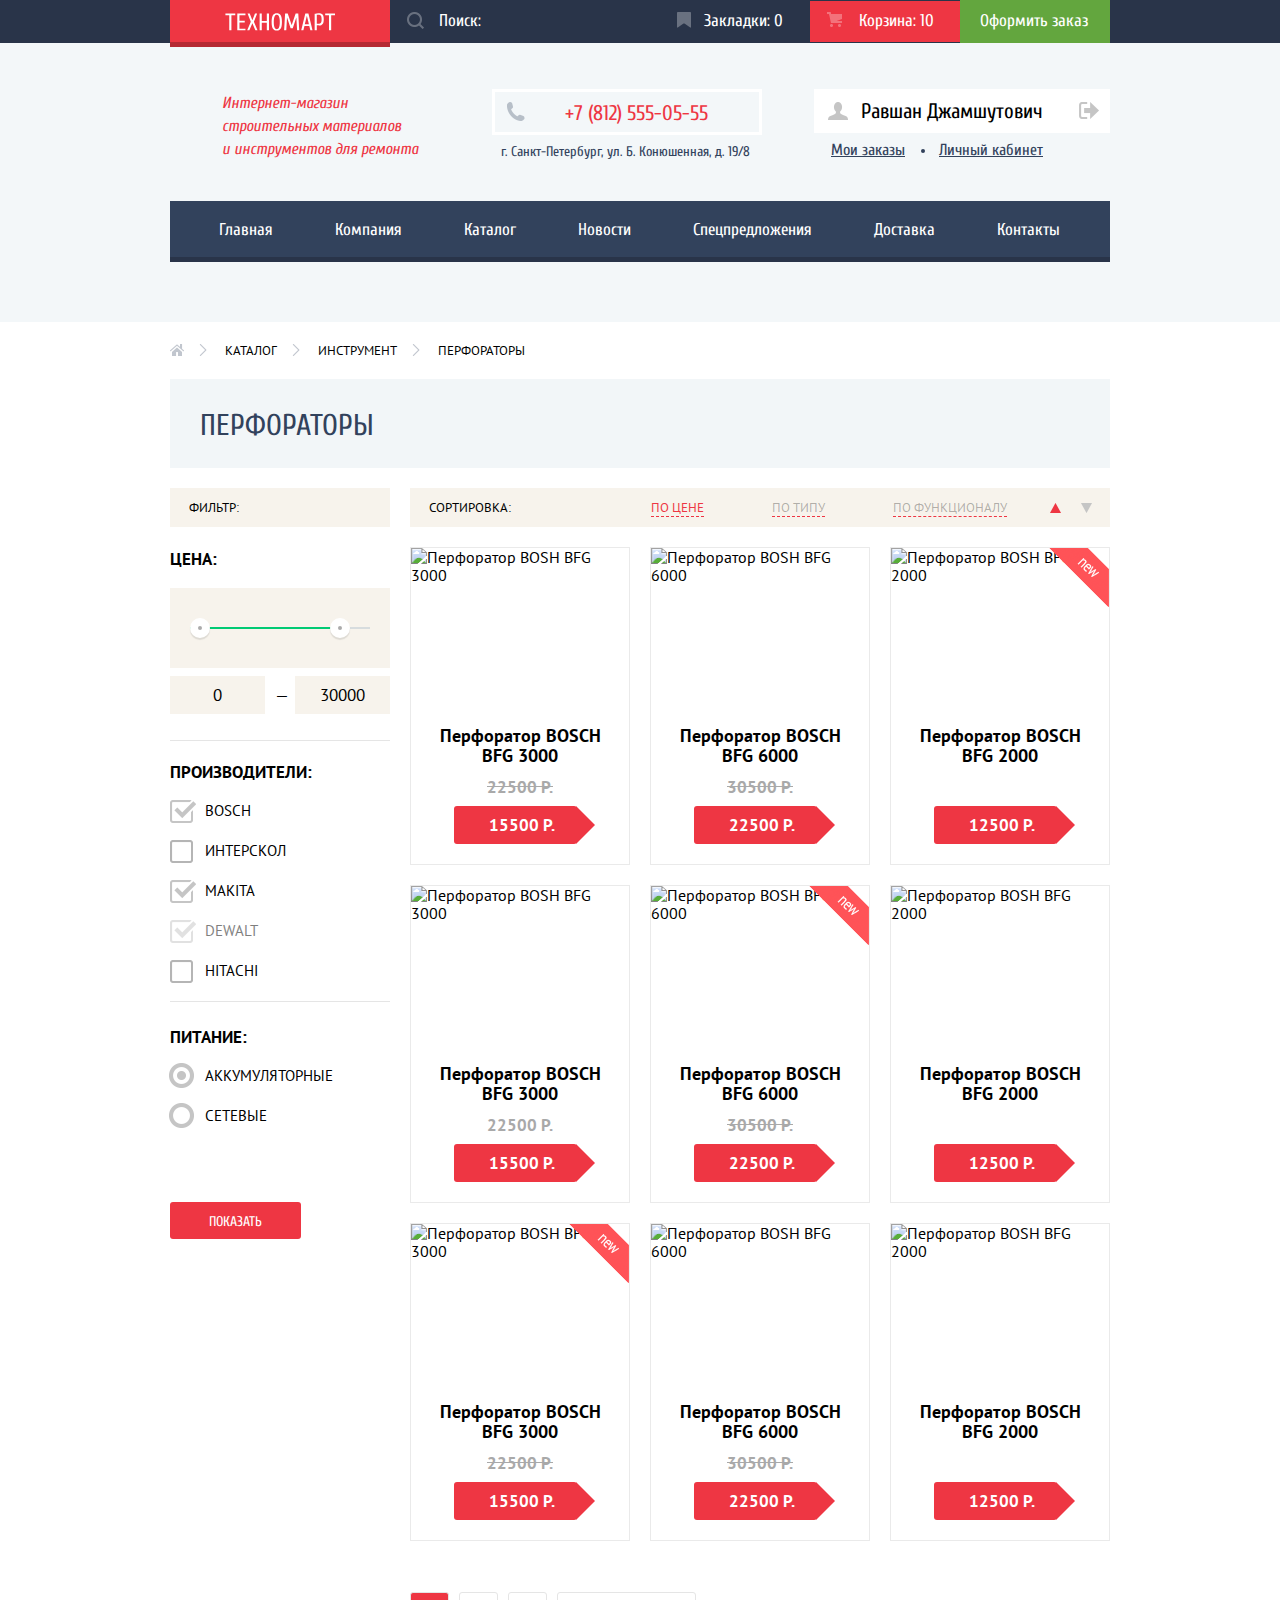
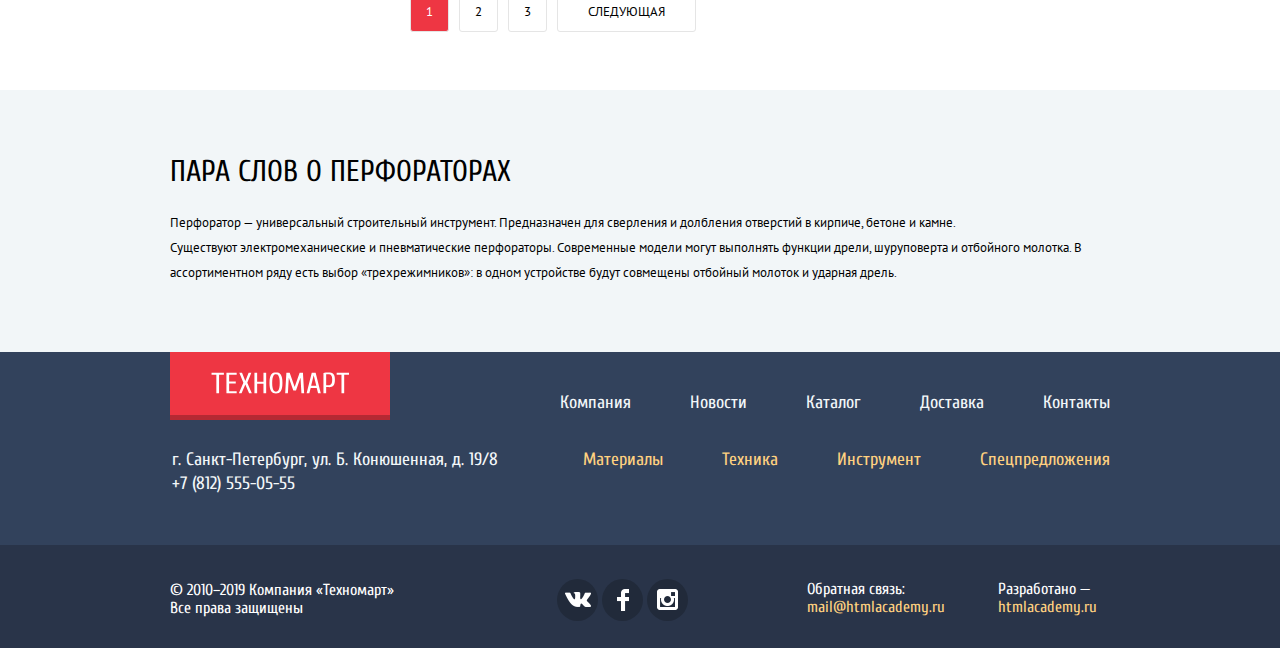
==== commit 35af247c: "защита" ====
--- a/catalog.html
+++ b/catalog.html
@@ -4,44 +4,41 @@
 <head>
   <meta charset="utf-8">
   <title>HTML Academy: Каталог товаров Техномарт</title>
-  <link href="https://fonts.googleapis.com/css?family=Cuprum:400,400iPT+Sans&amp;subset=cyrillic" rel="stylesheet">
+  <link href="https://fonts.googleapis.com/css?family=Cuprum:400,400i,700&amp;subset=cyrillic" rel="stylesheet">
+  <link href="https://fonts.googleapis.com/css?family=PT+Sans:400,700&amp;subset=cyrillic" rel="stylesheet">
+  <link rel="shortcut icon" href="/img/favicon.ico" type="image/x-icon">
   <link href="css/normalize.css" rel="stylesheet">
-  <link href="css/style.css" rel="stylesheet">
+  <link href="css/stylemin.css" rel="stylesheet">
 </head>
 
-<body class="catalog-page">
+<body>
   <header class="main-header">
     <div class="header-top">
       <div class="container">
         <a class="header-logo" href="index.html"><img src="img/tehnomart-logo.svg" alt="Логотип Техномарт"></a>
         <form action="https://echo.htmlacademy.ru" class="search">
-          <!--форма для поиска-->
           <label class="visually-hidden" for="search-form">Поиск по сайту</label>
           <input type="search" name="search" id="search-form" placeholder="Поиск:">
+          <span class="search-logo logo-action"></span>
         </form>
-        <!--форма для поиска-->
-        <a class="service-button" href="#">Закладки: <span>0</span></a>
-        <a class="service-button current-full" href="#">Корзина: <span>10</span></a>
+        <a class="service-button button-bookmarks" href="#">Закладки: <span>0</span></a>
+        <a class="service-button button-basket current-full" href="#">Корзина: <span>10</span></a>
         <a class="button-order-link" href="#">Оформить заказ</a>
       </div>
     </div>
 
     <div class="container">
       <div class="header">
-        <h1 class="header-info">Интернет-магазин строительных материалов и инструментов для ремонта</h1>
+        <h1 class="header-info">Интернет-магазин строительных материалов<br> и инструментов для ремонта</h1>
         <div class="shop-contacts">
           <a href="tel:+7(812)5550555">+7 (812) 555-05-55</a>
           <address>г. Санкт-Петербург, ул. Б. Конюшенная, д. 19/8</address>
         </div>
-        <!--<div class="user-logged">
-          <a class="logged-name" href="#">Равшан Джамшутович</a>
-          <a class="my-order" href="#">Мои заказы</a>
-          <a class="my-office" href="#">Личный кабинет</a>
-        </div>-->
         <div class="user-logged">
           <a class="logged-name" href="#">Равшан Джамшутович</a>
+          <a class="logout" href="#"></a>
           <ul class="logged-navigation">
-            <li><a class="my-order" href="#">Мои заказы</a></li>
+            <li><a href="#">Мои заказы</a></li>
             <li><a class="my-office" href="#">Личный кабинет</a></li>
           </ul>
         </div>
@@ -63,43 +60,56 @@
   <main>
     <div class="container">
       <ul class="breadcrumbs">
+        <li><a class="home" href="index.html">Домой</a></li>
         <li><a href="catalog.html">Каталог</a></li>
         <li><a href="#">Инструмент</a></li>
         <li><a class="breadcrumbs-current">Перфораторы</a></li>
       </ul>
       <h2 class="catalog-headline">Перфораторы</h2>
-
       <div class="catalog-flex">
-        <!--две колонки, фильтр и сортировка с каталогом-->
         <section class="filtres">
           <h2>Фильтр:</h2>
           <form class="filtres-form" method="get" action="https://echo.htmlacademy.ru">
-            <label for="price">Цена:</label>
-            <input type="range" name="price" id="price" min="0" max="30000" step="100">
+            <p>Цена:</p>
+            <!-- сложный фильтр -->
+            <div class="filter-range">
+              <div class="range-controls">
+                <div class="scale">
+                  <div class="bar"></div>
+                </div>
+                <div class="range-toggle range-toggle-min"></div>
+                <div class="range-toggle range-toggle-max"></div>
+              </div>
+              <div class="price-controls">
+                <label class="min-price"><input type="text" name="min-price" value="0"></label>
+                <label class="max-price"><input type="text" name="max-price" value="30000"></label>
+              </div>
+            </div>
+
             <fieldset>
               <legend>Производители:</legend>
               <ul class="filters-list">
                 <li class="filter-option">
-                  <input class="filter-input filter-input-checkbox" type="checkbox" name="bosh" id="filter-bosh"
+                  <input class="visually-hidden filter-input filter-input-checkbox" type="checkbox" name="bosh" id="filter-bosh"
                     checked>
-                  <label for="filter-bosh">bosh</label>
-                </li>
-                <li class="filter-option">
-                  <input class="filter-input filter-input-checkbox" type="checkbox" name="interskol" id="filter-interskol">
+                  <label for="filter-bosh">bosch</label>
+                </li>
+                <li class="filter-option">
+                  <input class="visually-hidden filter-input filter-input-checkbox" type="checkbox" name="interskol" id="filter-interskol">
                   <label for="filter-interskol">интерскол</label>
                 </li>
                 <li class="filter-option">
-                  <input class="filter-input filter-input-checkbox" type="checkbox" name="makita" id="filter-makita"
+                  <input class="visually-hidden filter-input filter-input-checkbox" type="checkbox" name="makita" id="filter-makita"
                     checked>
                   <label for="filter-makita">makita</label>
                 </li>
                 <li class="filter-option">
-                  <input class="filter-input filter-input-checkbox" type="checkbox" name="dewalt" id="filter-dewalt"
+                  <input class="visually-hidden filter-input filter-input-checkbox" type="checkbox" name="dewalt" id="filter-dewalt"
                     checked disabled>
                   <label for="filter-dewalt">dewalt</label>
                 </li>
                 <li class="filter-option">
-                  <input class="filter-input filter-input-checkbox" type="checkbox" name="hitachi" id="filter-hitachi">
+                  <input class="visually-hidden filter-input filter-input-checkbox" type="checkbox" name="hitachi" id="filter-hitachi">
                   <label for="filter-hitachi">hitachi</label>
                 </li>
               </ul>
@@ -108,21 +118,22 @@
               <legend>Питание:</legend>
               <ul class="filters-list">
                 <li class="filter-option">
-                  <input class="filter-input filter-input-radio" type="radio" name="supply system" value="battery" id="filter-battery"
-                    checked>
+                  <input class="visually-hidden filter-input filter-input-radio" type="radio" name="supply system"
+                    value="battery" id="filter-battery" checked>
                   <label for="filter-battery">Аккумуляторные</label>
                 </li>
                 <li class="filter-option">
-                  <input class="filter-input filter-input-radio" type="radio" name="supply system" value="network" id="filter-network">
+                  <input class="visually-hidden filter-input filter-input-radio" type="radio" name="supply system"
+                    value="network" id="filter-network">
                   <label for="filter-network">Сетевые</label>
                 </li>
               </ul>
             </fieldset>
-            <button type="submit" class="filter-button">Показать</button>
+            <button type="submit" class="filter-button button">Показать</button>
           </form>
         </section>
+
         <div class="sorting-flex">
-          <!--флекс-контейнер сортировки и каталога товаров-->
           <div class="sorting">
             <!--сортировка по цене и типу-->
             <span>Сортировка:</span>
@@ -137,11 +148,11 @@
                 <a class="sorting-button" href="#">По функционалу</a>
               </li>
             </ul>
-            <ul class="sorting-list">
-              <li class="sorting-options">
+            <ul class="growth-list">
+              <li class="sorting-up current">
                 <a class="visually-hidden" href="#">Сортировака по возростанию</a>
               </li>
-              <li class="sorting-options">
+              <li class="sorting-down">
                 <a class="visually-hidden" href="#">Сортировака по убыванию</a>
               </li>
             </ul>
@@ -151,97 +162,132 @@
             <h2 class="visually-hidden">Каталог товаров</h2>
             <ul class="catalog-list">
               <li class="catalog-item">
-                <h3>Перфоратор BOSH BFG 3000</h3>
+                <h3>Перфоратор BOSCH BFG 3000</h3>
                 <img src="img/bfg3000.jpg" alt="Перфоратор BOSH BFG 3000" width="218" height="170">
+                <div class="actions">
+                  <a href="basket.html" class="items-button buy">Купить</a>
+                  <a href="#" class="items-button pack">В закладки</a>
+                </div>
                 <p><del datetime="2018-04-12">22500 Р.</del></p>
-                <a class="button-item" href="#"><ins>15500 Р.</ins></a>
-              </li>
-              <li class="catalog-item">
-                <h3>Перфоратор BOSH BFG 6000</h3>
+                <a class="price" href="#"><ins>15500 Р.</ins></a>
+              </li>
+              <li class="catalog-item">
+                <h3>Перфоратор BOSCH BFG 6000</h3>
                 <img src="img/bfg6000.jpg" alt="Перфоратор BOSH BFG 6000" width="218" height="170">
+                <div class="actions">
+                  <a href="basket.html" class="items-button buy">Купить</a>
+                  <a href="#" class="items-button pack">В закладки</a>
+                </div>
                 <p><del datetime="2018-04-12">30500 Р.</del></p>
-                <a class="button-item" href="#"><ins>22500 Р.</ins></a>
-              </li>
-              <li class="catalog-item new-offer">
-                <h3>Перфоратор BOSH BFG 2000</h3>
+                <a class="price" href="#"><ins>22500 Р.</ins></a>
+              </li>
+              <li class="catalog-item">
+                <h3>Перфоратор BOSCH BFG 2000</h3>
+                <div class="flag-new">Новинка</div>
                 <img src="img/bfg6000.jpg" alt="Перфоратор BOSH BFG 2000" width="218" height="170">
-                <p></p>
-                <a class="button-item" href="#"><ins>12500 Р.</ins></a>
-              </li>
-              <li class="catalog-item">
-                <h3>Перфоратор BOSH BFG 3000</h3>
+                <div class="actions">
+                  <a href="basket.html" class="items-button buy">Купить</a>
+                  <a href="#" class="items-button pack">В закладки</a>
+                </div>
+                <p><del datetime="2018-04-19"></del></p>
+                <a class="price" href="#"><ins>12500 Р.</ins></a>
+              </li>
+              <li class="catalog-item">
+                <h3>Перфоратор BOSCH BFG 3000</h3>
                 <img src="img/bfg3000.jpg" alt="Перфоратор BOSH BFG 3000" width="218" height="170">
+                <div class="actions">
+                  <a href="basket.html" class="items-button buy">Купить</a>
+                  <a href="#" class="items-button pack">В закладки</a>
+                </div>
                 <p><del datetime="2018-04-12"></del>22500 Р.</p>
-                <a class="button-item" href="#"><ins>15500 Р.</ins></a>
-              </li>
-              <li class="catalog-item new-offer">
-                <h3>Перфоратор BOSH BFG 6000</h3>
+                <a class="price" href="#"><ins>15500 Р.</ins></a>
+              </li>
+              <li class="catalog-item">
+                <div class="flag-new">Новинка</div>
+                <h3>Перфоратор BOSCH BFG 6000</h3>
                 <img src="img/bfg6000.jpg" alt="Перфоратор BOSH BFG 6000" width="218" height="170">
+                <div class="actions">
+                  <a href="basket.html" class="items-button buy">Купить</a>
+                  <a href="#" class="items-button pack">В закладки</a>
+                </div>
                 <p><del datetime="2018-04-12">30500 Р.</del></p>
-                <a class="button-item" href="#"><ins>22500 Р.</ins></a>
-              </li>
-              <li class="catalog-item">
-                <h3>Перфоратор BOSH BFG 2000</h3>
+                <a class="price" href="#"><ins>22500 Р.</ins></a>
+              </li>
+              <li class="catalog-item">
+                <h3>Перфоратор BOSCH BFG 2000</h3>
                 <img src="img/bfg3000.jpg" alt="Перфоратор BOSH BFG 2000" width="218" height="170">
-                <p></p>
-                <a class="button-item" href="#"><ins>12500 Р.</ins></a>
-              </li>
-              <li class="catalog-item new-offer">
-                <h3>Перфоратор BOSH BFG 3000</h3>
+                <div class="actions">
+                  <a href="basket.html" class="items-button buy">Купить</a>
+                  <a href="#" class="items-button pack">В закладки</a>
+                </div>
+                <p><del datetime="2018-05-19"></del></p>
+                <a class="price" href="#"><ins>12500 Р.</ins></a>
+              </li>
+              <li class="catalog-item">
+                <div class="flag-new">Новинка</div>
+                <h3>Перфоратор BOSCH BFG 3000</h3>
                 <img src="img/bfg3000.jpg" alt="Перфоратор BOSH BFG 3000" width="218" height="170">
+                <div class="actions">
+                  <a href="basket.html" class="items-button buy">Купить</a>
+                  <a href="#" class="items-button pack">В закладки</a>
+                </div>
                 <p><del datetime="2018-04-12">22500 Р.</del></p>
-                <a class="button-item" href="#"><ins>15500 Р.</ins></a>
-              </li>
-              <li class="catalog-item">
-                <h3>Перфоратор BOSH BFG 6000</h3>
+                <a class="price" href="#"><ins>15500 Р.</ins></a>
+              </li>
+              <li class="catalog-item">
+                <h3>Перфоратор BOSCH BFG 6000</h3>
                 <img src="img/bfg6000.jpg" alt="Перфоратор BOSH BFG 6000" width="218" height="170">
+                <div class="actions">
+                  <a href="basket.html" class="items-button buy">Купить</a>
+                  <a href="#" class="items-button pack">В закладки</a>
+                </div>
                 <p><del datetime="2018-04-12">30500 Р.</del></p>
-                <a class="button-item" href="#"><ins>22500 Р.</ins></a>
-              </li>
-              <li class="catalog-item">
-                <h3>Перфоратор BOSH BFG 2000</h3>
+                <a class="price" href="#"><ins>22500 Р.</ins></a>
+              </li>
+              <li class="catalog-item">
+                <h3>Перфоратор BOSCH BFG 2000</h3>
                 <img src="img/bfg3000.jpg" alt="Перфоратор BOSH BFG 2000" width="218" height="170">
-                <p></p>
-                <a class="button-item" href="#"><ins>12500 Р.</ins></a>
+                <div class="actions">
+                  <a href="basket.html" class="items-button buy">Купить</a>
+                  <a href="#" class="items-button pack">В закладки</a>
+                </div>
+                <p><del datetime="2018-04-19"></del></p>
+                <a class="price" href="#"><ins>12500 Р.</ins></a>
               </li>
             </ul>
             <ul class="pagination-list">
-              <li class="pagination-item visually-hidden"><a href="#">Предыдущая</a></li>
+              <li class="pagination-item previous visually-hidden"><a href="#">Предыдущая</a></li>
               <li class="pagination-item pagination-item-current"><a>1</a></li>
               <li class="pagination-item"><a href="#">2</a></li>
               <li class="pagination-item"><a href="#">3</a></li>
-              <li class="pagination-item"><a href="#">Следующая</a></li>
+              <li class="pagination-item next"><a href="#">Следующая</a></li>
             </ul>
           </section>
         </div>
       </div>
     </div>
-
-
-
 
     <section class="about-perforators">
       <div class="container">
         <h2>Пара слов о перфораторах</h2>
         <p>Перфоратор — универсальный строительный инструмент. Предназначен для сверления и долбления отверстий в
-          кирпиче, бетоне и камне.
-          Существуют электромеханические и пневматические перфораторы. Современные модели могут выполнять функции
-          дрели,
-          шуруповерта и отбойного молотка. В ассортиментном ряду есть выбор «трехрежимников»: в одном устройстве будут
-          совмещены отбойный молоток и ударная дрель.</p>
+          кирпиче, бетоне и камне.<br>Существуют электромеханические и пневматические перфораторы. Современные модели
+          могут выполнять функции дрели, шуруповерта и отбойного молотка. В ассортиментном ряду есть выбор
+          «трехрежимников»: в одном устройстве будут совмещены отбойный молоток и ударная дрель.</p>
       </div>
     </section>
   </main>
 
   <footer class="main-footer">
+
     <section class="footer-navigation container">
       <h2 class="visually-hidden">Контакты компании Техномарт</h2>
       <div class="footer-flex">
-        <a class="footer-logo" href="#"><img src="img/tehnomart-logo.svg" alt="Логотип Техномарт" width="138" height="23"></a>
+        <a class="footer-logo" href="index.html"><img src="img/tehnomart-logo.svg" alt="Логотип Техномарт" width="138" height="23"></a>
         <ul class="footer-navigation-list">
           <li><a href="company.html">Компания</a></li>
-          <li><a href="catalog.html">Каталог</a></li>
           <li><a href="news.html">Новости</a></li>
+          <li><a href="#">Каталог</a></li>
           <li><a href="delivery.html">Доставка</a></li>
           <li><a href="contacts.html">Контакты</a></li>
         </ul>
@@ -258,42 +304,38 @@
           <li><a href="#">Спецпредложения</a></li>
         </ul>
       </div>
-
     </section>
+
     <div class="footer-bottom">
       <div class="container">
         <p class="copyrighting">© 2010–2019 Компания «Техномарт» Все права защищены</p>
-        <div class="footer-social">
-          <ul class="social">
-            <li><a class="social-button" href="#">Вконтакте</a></li>
-            <li><a class="social-button" href="#">Фейсбук</a></li>
-            <li><a class="social-button" href="#">Инстаграм</a></li>
-          </ul>
-          <p class="feedback">
-            <span>Обратная связь:</span>
-            <a href="mailto:mail@htmlacademy.ru">mail@htmlacademy.ru</a>
-          </p>
-          <p class="developers">
-            <span>Разработано —</span>
-            <a href="https://htmlacademy.ru/intensive/htmlcss">htmlacademy.ru</a>
-          </p>
-        </div>
-      </div>
-
-    </div>
-
+        <ul class="social">
+          <li><a class="social-button vk" href="#"><span class="visually-hidden">Вконтакте</span></a></li>
+          <li><a class="social-button fb" href="#"><span class="visually-hidden">Фейсбук</span></a></li>
+          <li><a class="social-button ig" href="#"><span class="visually-hidden">Инстаграм</span></a></li>
+        </ul>
+        <div class="feedback">
+          <span>Обратная связь:</span>
+          <a href="mailto:mail@htmlacademy.ru">mail@htmlacademy.ru</a>
+        </div>
+        <div class="feedback">
+          <span>Разработано —</span>
+          <a href="https://htmlacademy.ru/intensive/htmlcss">htmlacademy.ru</a>
+        </div>
+      </div>
+    </div>
   </footer>
 
-  <!--модальное окно - добавление товара в корзину-->
   <section class="modal modal-basket">
-    <h2>Личный кабинет</h2>
+    <h2>Товар добавлен в корзину!</h2>
+    <div class="modal-button">
+      <a class="button" href="#">Оформить заказ</a>
+      <a class="button button-buy" href="#">Продолжить покупки</a>
+    </div>
     <button class="modal-close" type="button">Закрыть</button>
-    <div class="modal-button">
-      <a class="button" href="">Оформить заказ</a>
-      <a class="button" href="">Продолжить покупки</a>
-    </div>
   </section>
 
+  <script src="js/scriptmin.js"></script>
 </body>
 
 </html>
--- a/css/stylemin.css
+++ b/css/stylemin.css
@@ -0,0 +1 @@
+@-webkit-keyframes bounce{0%{-webkit-transform:translateY(-1900px);transform:translateY(-1900px)}70%{-webkit-transform:translateY(30px);transform:translateY(30px)}90%{-webkit-transform:translateY(-10px);transform:translateY(-10px)}to{-webkit-transform:translateY(0);transform:translateY(0)}}@keyframes bounce{0%{-webkit-transform:translateY(-1900px);transform:translateY(-1900px)}70%{-webkit-transform:translateY(30px);transform:translateY(30px)}90%{-webkit-transform:translateY(-10px);transform:translateY(-10px)}to{-webkit-transform:translateY(0);transform:translateY(0)}}@-webkit-keyframes shake{0%,to{-webkit-transform:translateX(0);transform:translateX(0)}10%,30%,50%,70%,90%{-webkit-transform:translateX(-10px);transform:translateX(-10px)}20%,40%,60%,80%{-webkit-transform:translateX(10px);transform:translateX(10px)}}@keyframes shake{0%,to{-webkit-transform:translateX(0);transform:translateX(0)}10%,30%,50%,70%,90%{-webkit-transform:translateX(-10px);transform:translateX(-10px)}20%,40%,60%,80%{-webkit-transform:translateX(10px);transform:translateX(10px)}}body{margin:0;color:#000;background-color:#fff}a,ins{text-decoration:none}html{box-sizing:border-box}img{max-width:100%;height:auto}*,::after,::before{box-sizing:inherit}.container{width:960px;margin:0 auto;padding:0 10px}.visually-hidden:not(:focus),input[type=checkbox].visually-hidden,input[type=radio].visually-hidden{position:absolute;width:1px;height:1px;margin:-1px;border:0;padding:0;white-space:nowrap;-webkit-clip-path:inset(100%);clip-path:inset(100%);clip:rect(0 0 0 0);overflow:hidden}.main-header{font-family:"Cuprum","Tahoma",sans-serif;background-color:#f3f7f9;padding-bottom:60px}.main-header a{color:#fff}.header-top{font-size:17px;color:#fff;background-color:#293449}.header-top .container{display:flex;align-items:center}.search{position:relative;margin-right:auto;width:90px}.search-logo{position:absolute;z-index:2;top:11px;left:17px;display:block;width:18px;height:18px;margin:0;background-image:url(../img/sprite.png);background-repeat:no-repeat;background-position:-98px -37px}.service-button,input[type=search]{position:relative;padding-top:10px;padding-bottom:11px;background-color:#293449}input[type=search]{padding-left:49px;border:0}.service-button{display:inline-block;width:150px;vertical-align:middle}.service-button::before{content:"";position:absolute;top:11px;left:17px;z-index:2;width:16px;height:16px;background-image:url(../img/sprite.png);background-repeat:no-repeat;background-position:0 -107px;opacity:.3}.button-bookmarks{padding-left:44px}.button-basket{padding-left:49px}.button-basket::before{background-position:-136px -7px}.service-button:hover,input[type=search]:hover{background-color:#212a3a}.service-button:active{background-color:#161d29;opacity:.6}.buy:active::before,.buy:hover::before,.service-button:hover::before{opacity:1}input[type=search]:focus{background-color:#fff}input[type=search]:hover~span.search-logo{background-position:-2px -37px}input[type=search]:focus~span.search-logo{background-position:-66px -37px}input[type=search]::-webkit-input-placeholder{color:#fff}.header-logo{padding:13px 55px 16px;width:220px;height:42px;box-shadow:0 5px 0 #b52933;background-color:#ee3643}.header-logo:hover{background-color:#ca2c37}.header-logo:active{box-shadow:0 5px 0 #8e1e26;background-color:#ba2732}.button-order-link,.user-navigation li{display:inline-block;padding:11px 22px 12px 20px;text-align:center;vertical-align:middle;background-color:#63a63e}.button-order-link:hover{background-color:#5fbb2d}.button-order-link:active{background-color:#518534;opacity:.5}.header{display:flex;min-height:158px;padding-top:46px}.header-info{margin:3px 0 0 52px;color:#ee3643;font-size:16px;font-style:italic;font-weight:400;line-height:23px;width:200px;flex-shrink:0}.shop-contacts{position:relative;margin-left:70px}.shop-contacts a{display:block;padding-top:9px;padding-bottom:7px;padding-left:70px;width:270px;color:#ee3643;font-weight:400;border:3px solid #fff;font-size:21px}.checkin a::before,.shop-contacts::before{content:"";position:absolute;background-image:url(../img/sprite.png);background-repeat:no-repeat}.shop-contacts::before{z-index:2;top:13px;left:15px;width:19px;height:19px;background-position:-88px -107px}.shop-contacts address{margin-left:9px;margin-top:5px;height:13px;color:#32425c;font-size:14px;line-height:24px;font-style:normal}.user-navigation{padding:0;list-style:none}.site-navigation{list-style:none}.logged-navigation{padding:0;list-style:none}.list-sliders,.promotions ul{margin:0;padding:0;list-style:none}.list-services,.social{padding:0;list-style:none}.user-navigation{margin:0 0 0 55px;display:flex;align-items:flex-start}.user-navigation li{margin-left:10px;padding:11px 24px 11px 25px;background-color:#fff;font-size:21px}li.checkin{position:relative;padding-left:50px}.checkin a::before{top:14px;left:16px;width:20px;height:17px;background-position:-119px -75px}.user-navigation a{color:#000}.site-navigation{display:flex;flex-wrap:wrap;justify-content:center;margin:0;padding:0;font-size:17px;font-weight:400;line-height:17px;color:#fff;background-color:#32425c;box-shadow:inset 0 -5px 0 #293449}.site-navigation a{display:inline-block;padding:20px 32px 24px 30px;vertical-align:middle}.user-navigation a:hover{color:#ee3643}.user-navigation a:hover::before{background-position:-84px -75px}.user-navigation a:active{opacity:.3}.site-navigation a:hover{background-color:#293449}.site-navigation a:active{background-color:#293449;opacity:.5}.promotions{margin:58px 0 53px}.flex-promotions{display:flex}.flex-two{flex-direction:column}.promotions-list{display:flex;flex-wrap:wrap;padding:0}.promotions-list li:last-child{margin-bottom:0}.promotions-items{position:relative;width:300px;height:123px;margin-right:20px;margin-bottom:20px;padding-left:20px;font-family:"Cuprum","Tahoma",sans-serif;font-size:24px;font-weight:700;line-height:30px;color:#fff}.flex-two .promotions-items{margin-right:0}.promotions-items a{display:block;margin-top:13px;margin-left:5px;padding-top:10px;padding-bottom:10px;color:#fff;width:135px;font-size:14px;font-weight:400;line-height:18px;text-transform:uppercase;text-align:center;background-color:rgba(0,0,0,.1)}.promotions-items p{display:block;margin:20px 0 0 5px}.promotions-items p::before{content:"";position:absolute;background-image:url(../img/sprite.png);background-repeat:no-repeat}.materials p::before{top:31px;right:43px;width:44px;height:65px;background-position:-241px -138px}.tools p::before{top:33px;right:28px;width:75px;height:61px;background-position:0 -225px}.building p::before{top:31px;right:31px;width:78px;height:62px;background-position:-90px -225px}.offer p::before{top:26px;right:45px;width:59px;height:72px;background-position:-74px -138px}.delivery p::before{top:32px;right:31px;width:78px;height:63px;background-position:-148px -138px}.promotions-items a:hover{background-color:rgba(0,0,0,.2)}.promotions-items a:active{background-color:rgba(0,0,0,.3)}.slider-container{position:relative}.sliders-item{padding-top:24px;padding-bottom:22px;padding-left:24px;color:#fff;font-family:"Cuprum","Tahoma",sans-serif;background-color:#241613;width:620px;height:266px}.sliders-item h3{margin:0;font-size:36px;font-weight:700;line-height:36px;text-transform:uppercase}.sliders-item p{margin:0;font-size:18px;font-weight:400;line-height:24px}.slide-button{margin-top:122px;display:inline-block;text-align:center;width:195px}.slider-controls{position:absolute;top:220px;left:295px;z-index:2;font-size:0}.slider-controls .dot{display:inline-block;width:10px;height:10px;margin-right:10px;vertical-align:top;background-color:#fff;border:2px solid #fff;border-radius:50%;cursor:pointer}.slider-controls .pointer{position:absolute;z-index:2;font-size:0;display:inline-block;width:22px;height:40px;background-image:url(../img/sprite.png);background-repeat:no-repeat;cursor:pointer}.slider-controls .pointer-1{top:-106px;left:-270px;background-position:0 -138px}.pointer-2{top:-106px;left:283px;background-position:-37px -138px}.slide{display:none}#pointer-1:checked~.list-sliders #slide-1,#pointer-2:checked~.list-sliders #slide-2,#product-1:checked~.list-sliders #slide-1,#product-2:checked~.list-sliders #slide-2,#tab-1:checked~.list-services #page-1,#tab-2:checked~.list-services #page-2,#tab-3:checked~.list-services #page-3{display:block}#pointer-1:checked~.slider-controls label[for=product-1],#pointer-2:checked~.slider-controls label[for=product-2],#product-1:checked~.slider-controls label[for=product-1],#product-2:checked~.slider-controls label[for=product-2]{background-color:#ee3643}#pointer-1:checked~.list-sliders .sliders-item,#product-1:checked~.list-sliders .sliders-item{background-image:url(../img/slider-1.jpg)}#pointer-2:checked~.list-sliders .sliders-item,#product-2:checked~.list-sliders .sliders-item{background-image:url(../img/slider-2.jpg)}.materials{background-color:#ffbf47}.tools{background-color:#3bbce3}.building{background-color:#dc91d8}.offer{background-color:#8ed78f}.delivery{background-color:#ffc047}.populars-headline{display:flex;justify-content:space-between;align-items:center;min-height:89px;padding-right:24px;margin-bottom:20px;font-family:"Cuprum","Tahoma",sans-serif;background-color:#f9f5f0}.populars-headline h2{margin:0 0 0 29px;color:#32425c;font-size:30px;font-weight:400;line-height:30px;text-transform:uppercase}.button-populars{width:253px}.button:hover:not([type=submit]){background-color:#ca2c37}.button:active:not([type=submit]){background-color:#ba2732}.actions{display:none;position:absolute;width:218px;height:170px;padding-top:44px;top:0;left:0;background-color:#fff}.items-button{display:block;margin:0 auto 7px;padding-top:10px;padding-bottom:10px;width:135px;font-family:"Cuprum","Tahoma",sans-serif;text-transform:uppercase;text-align:center;font-size:14px;font-weight:400;line-height:18px;border:0;border-radius:3px}.buy{position:relative;color:#fff;box-shadow:inset 0 -3px 0 #367315;background-color:#63a63e}.buy::before{content:"";position:absolute;left:12px;width:15px;height:15px;background-image:url(../img/sprite.png);background-repeat:no-repeat;background-position:-136px -7px;opacity:.3}.pack{box-shadow:inset 0 0 0 3px #63a63e;background-color:#fff;color:#32425c}.buy:hover{background-color:#5fbb2d}.buy:active{background-color:#518534;box-shadow:none}.pack:hover{box-shadow:inset 0 0 0 3px #32425c}.pack:active{opacity:.3}.catalog-item:hover,.popular-items-products:hover{box-shadow:0 10px 25px rgba(41,52,73,.5)}.catalog-item:hover .actions,.popular-items-products:hover .actions{display:block}.popular-items-list,.populars-brands-list{padding:0;margin:0;display:flex;flex-wrap:wrap;list-style:none}.catalog-list,.popular-items-list,.populars-brands-list{font-family:"PT Sans","Tahoma",sans-serif;background-color:#fff}.populars-brands-list{margin-bottom:85px}.catalog-item,.popular-items-products{position:relative;display:flex;flex-direction:column;align-items:center;margin-right:20px;margin-bottom:20px;width:220px;border:1px solid #eaeaea;background-color:#fff}.catalog-item img,.popular-items-products img{order:-1}.flag-new{position:absolute;top:0;right:0;width:60px;height:60px;text-indent:-150px;overflow:hidden;z-index:2;background:url(../img/sprite.png);background-repeat:no-repeat;background-position:-183px -225px}.popular-items-products:nth-of-type(4n),.populars-brands-one:nth-of-type(4n){margin-right:0}.catalog-item h3,.popular-items-products h3{align-self:stretch;margin:8px 20px 0;color:#000;font-size:18px;font-weight:700;line-height:20px;text-align:center}.catalog-item p,.popular-items-products p,.price{font-size:17px;font-weight:700;line-height:18px;text-transform:uppercase}.catalog-item p,.popular-items-products p{min-height:18px;display:inline-block;margin:12px 0 0;color:#a9a9a9}.price{position:relative;display:block;margin:10px 10px 20px 0;padding-top:10px;padding-bottom:10px;padding-left:13px;width:123px;color:#fff;text-align:center;background-color:#ee3643;border-radius:3px}.price::after{content:"";position:absolute;top:0;right:-37px;border:19px solid #fff;border-left-color:#ee3643}.populars-brands-one{display:flex;justify-content:center;align-items:center;margin-right:20px;margin-bottom:20px;width:220px;height:145px;border:1px solid #eaeaea;background-color:#fff}.populars-brands-one:nth-of-type(n+4){margin-bottom:0}.populars-brands-one:hover{box-shadow:0 10px 25px rgba(41,52,73,.5)}.populars-brands-one:active{box-shadow:0 4px 10px rgba(41,52,73,.5);opacity:.3}.services{padding-top:66px;padding-bottom:75px;font-family:"PT Sans","Tahoma",sans-serif;background-color:#f4f8fa}.services .slider-container{margin-top:66px;min-height:213px}.slider-sides{position:absolute;top:3px;left:0;z-index:2;color:#fff;font-family:"Cuprum","Tahoma",sans-serif;font-size:21px;font-weight:700;line-height:30px}.service-one::after,.slider-sides::after{content:"";position:absolute;right:0;background-repeat:no-repeat}.slider-sides::after{background-image:url(../img/slider-strip.png);z-index:3;top:-34px;width:10px;height:279px}.slider-sides label{display:block;padding-left:21px;padding-top:14px;width:240px;height:61px;box-shadow:0 1px 0 #293449,inset 0 1px 0 #405069;background-color:#32425c;cursor:pointer}.list-services{position:relative;margin:0 0 0 320px}.service-one{display:none}.service-one h3{margin:0;font-family:"Cuprum","Tahoma",sans-serif;font-size:36px;font-weight:400;line-height:36px;text-transform:uppercase}.service-one p{display:inline-block;width:275px;font-family:"PT Sans","Tahoma",sans-serif;font-weight:400;line-height:24px}.service-one::after{top:28px;z-index:4;width:468px;height:261px}#page-1::after{background-image:url(../img/delivery.png)}#page-2::after{background-image:url(../img/garanty.png)}#page-3::after{background-image:url(../img/credit.png)}#tab-1:checked~.slider-sides label[for=tab-1],#tab-2:checked~.slider-sides label[for=tab-2],#tab-3:checked~.slider-sides label[for=tab-3]{box-shadow:0 1px 0 #293449,inset 0 1px 0 #405069;background-color:#fff;color:#32425c}#tab-1:hover~.slider-sides label[for=tab-1],#tab-2:hover~.slider-sides label[for=tab-2],#tab-3:hover~.slider-sides label[for=tab-3]{background-color:#293449}.main-contacts h2,.main-info h2,.services h2{color:#000}.catalog-headline,.main-contacts h2,.main-info h2,.services h2{margin:0;font-family:"Cuprum","Tahoma",sans-serif;font-size:30px;font-weight:400;line-height:30px;text-transform:uppercase}.about-perforators p,.main-contacts p,.main-info p,.services p{font-family:"PT Sans","Tahoma",sans-serif;color:#000;font-size:13px;font-weight:400}.about-perforators p,.services p{padding:0;margin:23px 0 0;line-height:25px}.contacts-flex{padding-top:80px;padding-bottom:70px;display:flex;justify-content:space-between}.main-info{display:flex;flex-direction:column;width:540px}.main-contacts p,.main-info p{line-height:24px;margin-top:24px}.main-info a{width:220px}.main-info .info-promo{margin-top:11px;width:390px}.main-companies{list-style:none;margin:0 0 28px;padding:0 0 0 35px}.main-companies li,.main-footer{font-family:"Cuprum","Tahoma",sans-serif}.main-companies li{position:relative;font-size:18px;font-weight:400;line-height:39px}.main-companies li::after{content:"";position:absolute;top:19px;left:-35px;width:25px;height:2px;background-color:#ee3643}.main-contacts{display:flex;flex-direction:column}.main-contacts>a{margin-top:19px;margin-bottom:17px}.main-footer{background-color:#32425c}.footer-logo{margin-right:20px;padding:20px 41px 25px;display:inline-block;box-sizing:border-box;width:220px;height:68px;box-shadow:inset 0 -5px 0 rgba(0,0,0,.24);background-color:#ee3643}.footer-navigation{display:flex;flex-direction:column;padding-bottom:21px}.footer-flex{display:flex;justify-content:space-between;margin-bottom:28px}.footer-links,.footer-navigation-list{display:flex;flex-wrap:wrap;justify-content:flex-end;margin:0;padding:0;list-style:none}.footer-navigation-list{font-size:18px;font-weight:400;line-height:24px;width:700px}.footer-links{width:590px}.footer-links li,.footer-navigation-list li{align-self:flex-end;margin-left:59px;margin-bottom:5px}.footer-links li{align-self:flex-start}.footer-navigation-list a{color:#f3f7f9}.footer-address{color:#f3f7f9;padding-left:2px}.footer-address a{color:inherit}.footer-address address{font-style:normal}.feedback span,.footer-address,.footer-links{font-size:18px;font-weight:400;line-height:24px}.feedback a,.footer-links a{color:#ffd180}.feedback a:hover,.footer-links a:hover,.footer-navigation-list a:hover{text-decoration:underline}.footer-links a:active,.footer-navigation-list a:active{text-decoration:none;opacity:.5}.feedback a:active{text-decoration:none;color:#ee3643}.footer-bottom{background-color:#293449}.footer-bottom .container{display:flex;justify-content:flex-end;align-items:center;padding-top:20px;padding-bottom:15px}.copyrighting{margin-right:auto;width:240px;color:#fff;font-size:16px;line-height:18px}.social{display:flex;margin:7px 79px 0 0}.social-button{display:inline-block;width:41px;height:42px;background-color:#212a3a;background-image:url(../img/sprite.png);background-repeat:no-repeat;border-radius:50%;margin-left:4px}.vk{background-position:-57px 13px}.fb{background-position:-23px 10px}.ig{background-position:10px 10px}.service-button.current-full,.social-button:hover{background-color:#ee3643}.feedback,.user-logged{display:flex;flex-direction:column}.feedback{margin-left:40px;padding-right:13px}.feedback span{color:#fff;font-size:16px;line-height:18px}.user-logged{position:relative;margin:0 0 0 auto;flex-wrap:wrap}.logged-navigation{display:flex;margin:8px 0 0 17px}.logged-navigation a,a.logged-name{font-family:"Cuprum","Tahoma",sans-serif;font-weight:400}a.logged-name{position:relative;padding-left:47px;padding-right:67px;background-color:#fff;text-align:center;vertical-align:middle;color:#000;text-decoration:none;font-size:21px;line-height:2.1}.logged-name::before,.logout{position:absolute;background-image:url(../img/sprite.png);background-repeat:no-repeat}.logged-name::before{content:"";left:14px;top:13px;width:20px;height:18px;background-position:-261px -77px}.logout{top:5px;right:0;width:35px;height:35px;background-position:-187px -67px}.logged-navigation a{color:#32425c;font-size:16px;line-height:18px;text-decoration:underline}.my-office{position:relative;margin-left:34px}.my-office::before{content:"";position:absolute;top:8px;left:-18px;display:block;width:4px;height:4px;background-color:#32425c;border-radius:50%}.logged-navigation a:hover{color:#ee3643}.logged-name:hover::before{background-position:-226px -77px}.logout:hover{background-position:-152px -67px}.logout:active{background-position:-187px -67px}.logged-name:active,.logged-navigation a:active{color:#32425c;opacity:.3}.my-office:active::before{opacity:.9}.breadcrumbs{list-style:none;display:flex;flex-wrap:wrap;padding:0;margin:19px 0}.breadcrumbs li:first-of-type{margin-top:3px;width:14px;height:12px;background-image:url(../img/sprite.png);background-repeat:no-repeat;background-position:-121px -107px;overflow:hidden}.breadcrumbs .home{color:transparent}.breadcrumbs li{position:relative;margin-right:41px;cursor:pointer}.breadcrumbs li::after,.growth-list li{background-image:url(../img/sprite.png);background-repeat:no-repeat}.breadcrumbs li::after{content:"";position:absolute;top:3px;left:-26px;background-position:-306px -108px;width:8px;height:12px}.breadcrumbs a{color:#000;font-family:"PT Sans","Tahoma",sans-serif;font-size:13px;font-weight:400;line-height:18px;text-transform:uppercase}.catalog-headline{width:940px;height:89px;color:#32425c;background-color:#f2f6f8;margin-bottom:20px;padding-top:32px;padding-left:30px}.catalog-flex,.catalog-list,.sorting-flex{display:flex;flex-wrap:wrap}.filtres{width:220px;margin-right:20px}.sorting{display:flex;flex-wrap:wrap;margin-bottom:20px;background-color:#f7f3ec}.sorting-flex{flex-direction:column;width:700px}.filters-list{margin:0}.catalog-list,.filters-list,.filtres fieldset,.growth-list,.sorting-list{padding:0;list-style:none}.sorting-list{display:flex;align-items:center;margin:0 0 0 72px}.growth-list{margin:11px 18px 0 auto}.growth-list li{display:inline-block;margin-left:16px;width:11px;height:10px;cursor:pointer}.sorting-up{background-position:-280px -107px}.sorting-down{background-position:-254px -107px}.sorting-up.current{background-position:-228px -107px}.sorting-down.current{background-position:-202px -107px}.sorting-up:hover{background-position:-176px -107px}.sorting-down:hover{background-position:-150px -107px}.sorting-up:active{background-position:-228px -107px}.sorting-down:active{background-position:-202px -107px}.sorting-options{margin-left:68px}.filtres fieldset{margin:16px 0 56px;border:0}.filtres fieldset:first-of-type{border-bottom:1px solid #e5e5e5;margin-bottom:20px}.filter-option,.filtres legend,.filtres p{margin-bottom:14px;color:#000;font-family:"PT Sans","Tahoma",sans-serif;font-size:17px;font-weight:700;line-height:30px;text-transform:uppercase}.filter-option{margin-bottom:20px;padding-left:35px;font-size:15px;font-weight:400;line-height:20px}.filter-option label{position:relative;display:block;cursor:pointer;-webkit-user-select:none;-moz-user-select:none;-ms-user-select:none;user-select:none}.filter-input-checkbox+label::before{content:"";position:absolute;top:-1px;left:-35px;width:26px;height:23px;background-image:url(../img/sprite.png);background-repeat:no-repeat;background-position:-231px 0}.filter-input-checkbox:checked+label::before{background-position:-42px -69px}.filter-input-radio+label::before{content:"";position:absolute;top:-3px;left:-36px;width:25px;height:25px;background-image:url(../img/sprite.png);background-repeat:no-repeat;background-position:-170px -37px}.filter-input-radio:checked+label::before{background-position:-250px -37px}.filter-input-checkbox:hover+label::before{background-position:-307px 0}.filter-input-checkbox:checked:hover+label::before{background-position:-296px -72px}.filter-input-radio:hover+label::before{background-position:-131px -37px}.filter-input-radio:checked:hover+label::before{background-position:-210px -37px}.filter-input:disabled+label{opacity:.5}.filter-button{padding-left:39px;padding-right:39px;border:1px solid #e5e5e5;background-color:#fff;color:#000;font-family:"PT Sans","Tahoma",sans-serif;font-size:13px;font-weight:400;line-height:18px;cursor:pointer}.filtres h2,.sorting span{padding:11px 0 10px 19px;background-color:#f7f3ec;color:#000;font-size:13px}.filtres h2{margin:0 0 11px}.filtres h2,.price-controls,.sorting span{font-family:"PT Sans","Tahoma",sans-serif;font-weight:400;line-height:18px;text-transform:uppercase}.sorting span{margin:0}.filter-range{padding-bottom:26px;border-bottom:1px solid #e5e5e5}.price-controls{position:relative;font-size:17px}.price-controls label{display:inline-block;padding:0}.price-controls input{margin:0;width:95px;height:38px;color:inherit;font:inherit;border:0;background-color:#f7f3ec;text-align:center}.min-price input{margin-right:25px}.price-controls::after{content:"—";position:absolute;top:10px;left:105px}.range-controls{position:relative;margin-bottom:8px;padding-top:39px;padding-left:20px;padding-right:20px;width:220px;height:80px;background-color:#f7f3ec}.range-controls .scale{height:2px;background-color:#d7dcde}.range-controls .bar{width:80%;height:2px;background-color:#00ca74}.range-toggle{position:absolute;top:30px;width:4px;height:4px;box-sizing:content-box;border:8px solid #fff;border-radius:50%;background:#ababab;box-shadow:0 2px 1px 0 rgba(0,1,1,.1);cursor:pointer}.range-toggle-min{left:20px}.range-toggle-max{left:160px}.sorting-button{color:rgba(0,0,0,.3);font-size:13px;font-weight:400;line-height:18px;text-transform:uppercase;border-bottom:1px dashed #ee3643}.sorting-button.current{color:#ee3643}.sorting-button:hover{color:#000;border-bottom:1px solid #ee3643}.sorting-button:active{color:#ee3643;border:0}.catalog,.sorting-button{font-family:"PT Sans","Tahoma",sans-serif}.catalog-list{margin:0 0 31px}.catalog-item:nth-child(3n){margin-right:0}.pagination-list{display:flex;flex-wrap:wrap;list-style:none;padding:0;margin:0 0 58px}.pagination-item{margin-right:10px}.pagination-item:last-child{margin-right:0}.pagination-item a{display:block;padding:10px 15px;font-family:"PT Sans","Tahoma",sans-serif;color:#000;background-color:#fff;font-size:13px;font-weight:400;line-height:18px;border:1px solid #e5e5e5;border-radius:3px}.about-perforators h2,.next a,.previous a{padding:10px 30px;text-transform:uppercase}.pagination-item-current a{background-color:#ee3643;color:#fff}.filter-button:hover,.pagination-item a:hover{border:1px solid #bdc6ca}.filter-button:active,.pagination-item a:active{border:1px solid #ee3643}.about-perforators{padding-top:67px;padding-bottom:67px;background-color:#f2f6f8}.about-perforators h2{margin:0;padding:0;font-family:"Cuprum","Tahoma",sans-serif;color:#000;font-size:30px;font-weight:400;line-height:30px}.modal{display:none;position:fixed;z-index:5;color:#000;background-color:#fff;box-shadow:0 20px 40px 0 rgba(0,0,0,.75)}.modal-writeus{top:30px;left:50%;width:620px;height:430px;margin-left:-310px;box-shadow:inset 0 7px 0 #ff5357,0 20px 40px 0 rgba(0,0,0,.75)}.writeus-form{padding-top:33px;background-color:#fff;box-shadow:inset 0 7px 0 #ff5357}.form-container{display:flex;padding-left:80px;padding-right:80px;flex-wrap:wrap}.form-container p input #user-name:focus{overflow:hidden}.writeus-form label{margin-top:20px;margin-bottom:8px;font-family:"Cuprum","Tahoma",sans-serif;font-size:18px;font-weight:400;color:#000}.writeus-form p{margin:0;padding:0;display:flex;flex-direction:column}.writeus-form input,.writeus-form textarea{font-family:"PT Sans","Tahoma",sans-serif;border:solid 2px #dee3e4}.form-container input{width:220px;margin-right:20px;padding-top:7px;padding-bottom:9px;padding-left:15px}.writeus-form input::-webkit-input-placeholder,.writeus-form textarea::-webkit-input-placeholder{font-size:13px;font-weight:400;color:#a9a9a9}.writeus-form input:hover,.writeus-form textarea:hover{border:2px solid #b5b5b5}.writeus-form input:focus,.writeus-form textarea:focus{border:2px solid #ee3643}.writeus-form textarea{margin-bottom:37px;padding-top:8px;padding-left:15px}p.form-textarea{margin-left:80px;margin-right:80px}.modal-mail input{margin-right:0}.button-container{width:100%;background-color:#f4f4f4;padding:37px 80px}.button-container button{width:100%}.button{display:inline-block;padding-top:11px;padding-bottom:8px;font-family:"Cuprum","Tahoma",sans-serif;color:#fff;font-size:14px;line-height:18px;text-align:center;text-transform:uppercase;border-radius:3px;border:0;background-color:#ee3643;cursor:pointer}.button:hover{background-color:#ca2c37}.button:active{background-color:#ba2732}.modal-basket,.modal-map{top:50%;left:50%;margin-top:-280px;margin-left:-470px;width:940px;height:447px}.modal-map iframe{position:relative;z-index:3;border:0}.modal-map img{position:absolute;top:0;left:0;z-index:1}.modal-basket{position:fixed;margin-left:-310px;width:620px;height:282px;box-shadow:inset 0 7px 0 #ff5357,0 20px 40px 0 rgba(0,0,0,.75)}.modal-basket h2{position:relative;display:inline-block;margin:0;width:100%;height:171px;vertical-align:middle;font-family:"Cuprum","Tahoma",sans-serif;font-size:30px;font-weight:400;padding:70px 0 0 177px}.modal-basket h2::before{position:absolute;content:"";top:38px;left:70px;width:66px;height:66px;background-image:url(../img/sprite.png);background-repeat:no-repeat;background-position:-264px -221px}.modal-button{height:112px;background-color:#f1f1f1;padding-top:37px;text-align:center}.modal-button .button{width:220px}.button-buy{margin-left:20px;background-color:#fff;color:#000}.button-buy:hover{background-color:#e7e5e5}.button-buy:active{background-color:#dfdede}.modal-close{position:absolute;z-index:4;top:16px;right:9px;width:21px;height:21px;font-size:0;background-color:transparent;border:0;cursor:pointer}.modal-close::after,.modal-close::before{content:"";position:absolute;top:9px;right:-2px;width:26px;height:4px;background-color:#ee3643}.modal-close::before{-webkit-transform:rotate(45deg);transform:rotate(45deg)}.modal-close::after{-webkit-transform:rotate(-45deg);transform:rotate(-45deg)}.modal-show{display:block;-webkit-animation:bounce .6s;animation:bounce .6s}.modal-error{-webkit-animation:shake .6s;animation:shake .6s}
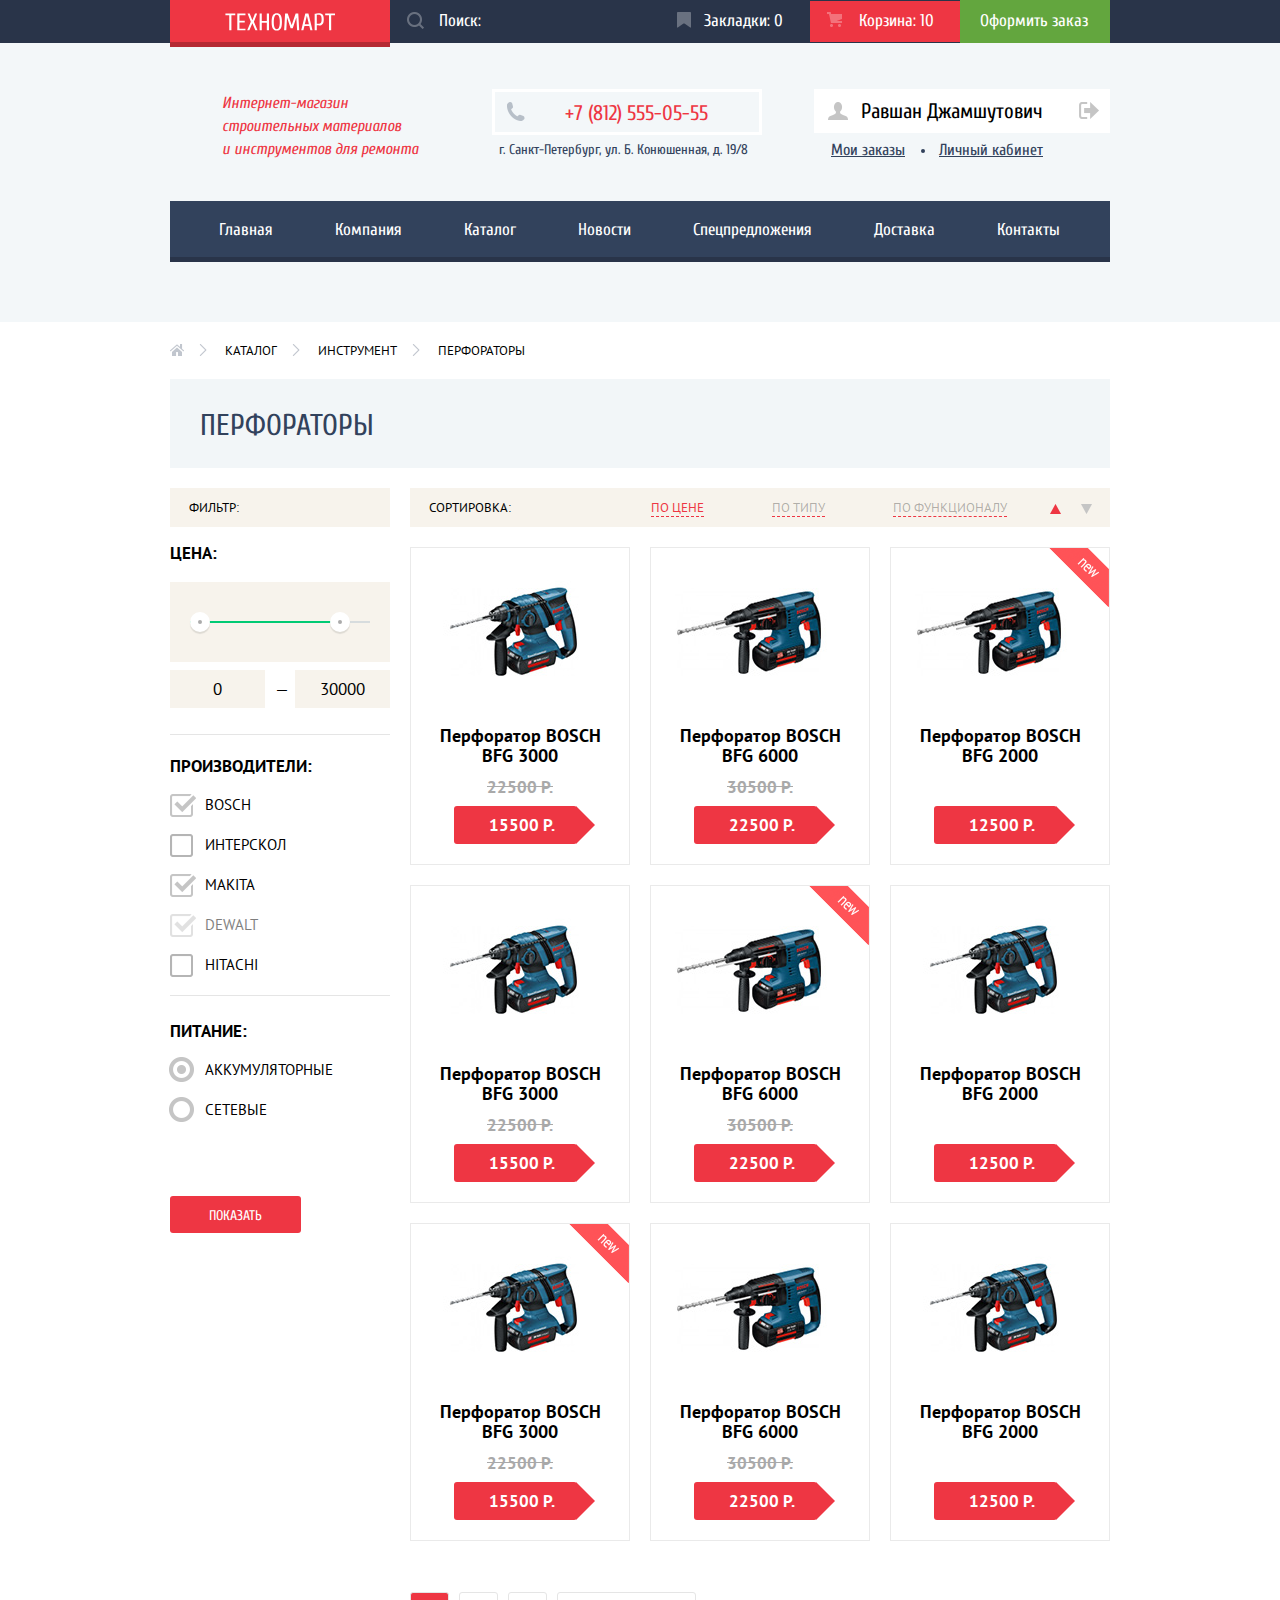
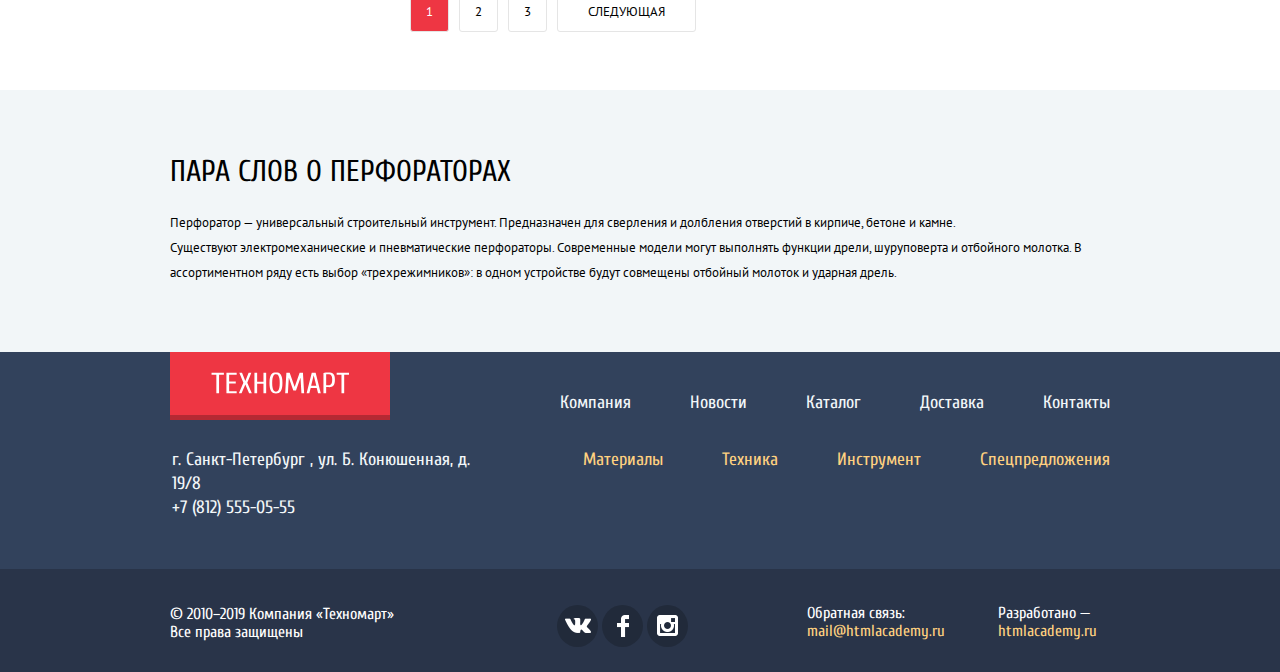
==== commit 64284fbd: "защита_2" ====
--- a/catalog.html
+++ b/catalog.html
@@ -15,10 +15,10 @@
   <header class="main-header">
     <div class="header-top">
       <div class="container">
-        <a class="header-logo" href="index.html"><img src="img/tehnomart-logo.svg" alt="Логотип Техномарт"></a>
+        <a class="header-logo" href="index.html"><img src="img/tehnomart-logo.svg" alt="Логотип Техномарт" width="220" height="47"></a>
         <form action="https://echo.htmlacademy.ru" class="search">
           <label class="visually-hidden" for="search-form">Поиск по сайту</label>
-          <input type="search" name="search" id="search-form" placeholder="Поиск:">
+          <input class="search-site" type="search" name="search" id="search-form" placeholder="Поиск:">
           <span class="search-logo logo-action"></span>
         </form>
         <a class="service-button button-bookmarks" href="#">Закладки: <span>0</span></a>
@@ -29,7 +29,7 @@
 
     <div class="container">
       <div class="header">
-        <h1 class="header-info">Интернет-магазин строительных материалов<br> и инструментов для ремонта</h1>
+        <h1 class="header-info">Интернет-магазин строительных материалов и&#160;инструментов для ремонта</h1>
         <div class="shop-contacts">
           <a href="tel:+7(812)5550555">+7 (812) 555-05-55</a>
           <address>г. Санкт-Петербург, ул. Б. Конюшенная, д. 19/8</address>
@@ -129,7 +129,7 @@
                 </li>
               </ul>
             </fieldset>
-            <button type="submit" class="filter-button button">Показать</button>
+            <button class="filter-button button" type="submit">Показать</button>
           </form>
         </section>
 
@@ -163,96 +163,96 @@
             <ul class="catalog-list">
               <li class="catalog-item">
                 <h3>Перфоратор BOSCH BFG 3000</h3>
-                <img src="img/bfg3000.jpg" alt="Перфоратор BOSH BFG 3000" width="218" height="170">
-                <div class="actions">
-                  <a href="basket.html" class="items-button buy">Купить</a>
-                  <a href="#" class="items-button pack">В закладки</a>
-                </div>
-                <p><del datetime="2018-04-12">22500 Р.</del></p>
-                <a class="price" href="#"><ins>15500 Р.</ins></a>
+                <img src="img/bosch-bfg3000.jpg" alt="Перфоратор BOSH BFG 3000" width="218" height="170">
+                <div class="actions">
+                  <a class="items-button buy" href="basket.html">Купить</a>
+                  <a class="items-button pack" href="#">В закладки</a>
+                </div>
+                <del>22500 Р.</del>
+                <ins>15500 Р.</ins>
               </li>
               <li class="catalog-item">
                 <h3>Перфоратор BOSCH BFG 6000</h3>
-                <img src="img/bfg6000.jpg" alt="Перфоратор BOSH BFG 6000" width="218" height="170">
-                <div class="actions">
-                  <a href="basket.html" class="items-button buy">Купить</a>
-                  <a href="#" class="items-button pack">В закладки</a>
-                </div>
-                <p><del datetime="2018-04-12">30500 Р.</del></p>
-                <a class="price" href="#"><ins>22500 Р.</ins></a>
+                <img src="img/bosch-bfg6000.jpg" alt="Перфоратор BOSH BFG 6000" width="218" height="170">
+                <div class="actions">
+                  <a class="items-button buy" href="basket.html">Купить</a>
+                  <a class="items-button pack" href="#">В закладки</a>
+                </div>
+                <del>30500 Р.</del>
+                <ins>22500 Р.</ins>
               </li>
               <li class="catalog-item">
                 <h3>Перфоратор BOSCH BFG 2000</h3>
                 <div class="flag-new">Новинка</div>
-                <img src="img/bfg6000.jpg" alt="Перфоратор BOSH BFG 2000" width="218" height="170">
-                <div class="actions">
-                  <a href="basket.html" class="items-button buy">Купить</a>
-                  <a href="#" class="items-button pack">В закладки</a>
-                </div>
-                <p><del datetime="2018-04-19"></del></p>
-                <a class="price" href="#"><ins>12500 Р.</ins></a>
+                <img src="img/bosch-bfg6000.jpg" alt="Перфоратор BOSH BFG 2000" width="218" height="170">
+                <div class="actions">
+                  <a class="items-button buy" href="basket.html">Купить</a>
+                  <a class="items-button pack" href="#">В закладки</a>
+                </div>
+                <del></del>
+                <ins>12500 Р.</ins>
               </li>
               <li class="catalog-item">
                 <h3>Перфоратор BOSCH BFG 3000</h3>
-                <img src="img/bfg3000.jpg" alt="Перфоратор BOSH BFG 3000" width="218" height="170">
-                <div class="actions">
-                  <a href="basket.html" class="items-button buy">Купить</a>
-                  <a href="#" class="items-button pack">В закладки</a>
-                </div>
-                <p><del datetime="2018-04-12"></del>22500 Р.</p>
-                <a class="price" href="#"><ins>15500 Р.</ins></a>
+                <img src="img/bosch-bfg3000.jpg" alt="Перфоратор BOSH BFG 3000" width="218" height="170">
+                <div class="actions">
+                  <a class="items-button buy" href="basket.html">Купить</a>
+                  <a class="items-button pack" href="#">В закладки</a>
+                </div>
+                <del>22500 Р.</del>
+                <ins>15500 Р.</ins>
               </li>
               <li class="catalog-item">
                 <div class="flag-new">Новинка</div>
                 <h3>Перфоратор BOSCH BFG 6000</h3>
-                <img src="img/bfg6000.jpg" alt="Перфоратор BOSH BFG 6000" width="218" height="170">
-                <div class="actions">
-                  <a href="basket.html" class="items-button buy">Купить</a>
-                  <a href="#" class="items-button pack">В закладки</a>
-                </div>
-                <p><del datetime="2018-04-12">30500 Р.</del></p>
-                <a class="price" href="#"><ins>22500 Р.</ins></a>
+                <img src="img/bosch-bfg6000.jpg" alt="Перфоратор BOSH BFG 6000" width="218" height="170">
+                <div class="actions">
+                  <a class="items-button buy" href="basket.html">Купить</a>
+                  <a class="items-button pack" href="#">В закладки</a>
+                </div>
+                <del>30500 Р.</del>
+                <ins>22500 Р.</ins>
               </li>
               <li class="catalog-item">
                 <h3>Перфоратор BOSCH BFG 2000</h3>
-                <img src="img/bfg3000.jpg" alt="Перфоратор BOSH BFG 2000" width="218" height="170">
-                <div class="actions">
-                  <a href="basket.html" class="items-button buy">Купить</a>
-                  <a href="#" class="items-button pack">В закладки</a>
-                </div>
-                <p><del datetime="2018-05-19"></del></p>
-                <a class="price" href="#"><ins>12500 Р.</ins></a>
+                <img src="img/bosch-bfg3000.jpg" alt="Перфоратор BOSH BFG 2000" width="218" height="170">
+                <div class="actions">
+                  <a class="items-button buy" href="basket.html">Купить</a>
+                  <a class="items-button pack" href="#">В закладки</a>
+                </div>
+                <del></del>
+                <ins>12500 Р.</ins>
               </li>
               <li class="catalog-item">
                 <div class="flag-new">Новинка</div>
                 <h3>Перфоратор BOSCH BFG 3000</h3>
-                <img src="img/bfg3000.jpg" alt="Перфоратор BOSH BFG 3000" width="218" height="170">
-                <div class="actions">
-                  <a href="basket.html" class="items-button buy">Купить</a>
-                  <a href="#" class="items-button pack">В закладки</a>
-                </div>
-                <p><del datetime="2018-04-12">22500 Р.</del></p>
-                <a class="price" href="#"><ins>15500 Р.</ins></a>
+                <img src="img/bosch-bfg3000.jpg" alt="Перфоратор BOSH BFG 3000" width="218" height="170">
+                <div class="actions">
+                  <a class="items-button buy" href="basket.html">Купить</a>
+                  <a class="items-button pack" href="#">В закладки</a>
+                </div>
+                <del>22500 Р.</del>
+                <ins>15500 Р.</ins>
               </li>
               <li class="catalog-item">
                 <h3>Перфоратор BOSCH BFG 6000</h3>
-                <img src="img/bfg6000.jpg" alt="Перфоратор BOSH BFG 6000" width="218" height="170">
-                <div class="actions">
-                  <a href="basket.html" class="items-button buy">Купить</a>
-                  <a href="#" class="items-button pack">В закладки</a>
-                </div>
-                <p><del datetime="2018-04-12">30500 Р.</del></p>
-                <a class="price" href="#"><ins>22500 Р.</ins></a>
+                <img src="img/bosch-bfg6000.jpg" alt="Перфоратор BOSH BFG 6000" width="218" height="170">
+                <div class="actions">
+                  <a class="items-button buy" href="basket.html">Купить</a>
+                  <a class="items-button pack" href="#">В закладки</a>
+                </div>
+                <del>30500 Р.</del>
+                <ins>22500 Р.</ins>
               </li>
               <li class="catalog-item">
                 <h3>Перфоратор BOSCH BFG 2000</h3>
-                <img src="img/bfg3000.jpg" alt="Перфоратор BOSH BFG 2000" width="218" height="170">
-                <div class="actions">
-                  <a href="basket.html" class="items-button buy">Купить</a>
-                  <a href="#" class="items-button pack">В закладки</a>
-                </div>
-                <p><del datetime="2018-04-19"></del></p>
-                <a class="price" href="#"><ins>12500 Р.</ins></a>
+                <img src="img/bosch-bfg3000.jpg" alt="Перфоратор BOSH BFG 2000" width="218" height="170">
+                <div class="actions">
+                  <a class="items-button buy" href="basket.html">Купить</a>
+                  <a class="items-button pack" href="#">В закладки</a>
+                </div>
+                <del></del>
+                <ins>12500 Р.</ins>
               </li>
             </ul>
             <ul class="pagination-list">
@@ -294,7 +294,7 @@
       </div>
       <div class="footer-flex">
         <div class="footer-address">
-          <address>г. Санкт-Петербург, ул. Б. Конюшенная, д. 19/8</address>
+          <address>г. Санкт-Петербург , ул. Б. Конюшенная, д. 19/8</address>
           <a href="tel:+7(812)5550555">+7 (812) 555-05-55</a>
         </div>
         <ul class="footer-links">
--- a/css/stylemin.css
+++ b/css/stylemin.css
@@ -1 +1 @@
-@-webkit-keyframes bounce{0%{-webkit-transform:translateY(-1900px);transform:translateY(-1900px)}70%{-webkit-transform:translateY(30px);transform:translateY(30px)}90%{-webkit-transform:translateY(-10px);transform:translateY(-10px)}to{-webkit-transform:translateY(0);transform:translateY(0)}}@keyframes bounce{0%{-webkit-transform:translateY(-1900px);transform:translateY(-1900px)}70%{-webkit-transform:translateY(30px);transform:translateY(30px)}90%{-webkit-transform:translateY(-10px);transform:translateY(-10px)}to{-webkit-transform:translateY(0);transform:translateY(0)}}@-webkit-keyframes shake{0%,to{-webkit-transform:translateX(0);transform:translateX(0)}10%,30%,50%,70%,90%{-webkit-transform:translateX(-10px);transform:translateX(-10px)}20%,40%,60%,80%{-webkit-transform:translateX(10px);transform:translateX(10px)}}@keyframes shake{0%,to{-webkit-transform:translateX(0);transform:translateX(0)}10%,30%,50%,70%,90%{-webkit-transform:translateX(-10px);transform:translateX(-10px)}20%,40%,60%,80%{-webkit-transform:translateX(10px);transform:translateX(10px)}}body{margin:0;color:#000;background-color:#fff}a,ins{text-decoration:none}html{box-sizing:border-box}img{max-width:100%;height:auto}*,::after,::before{box-sizing:inherit}.container{width:960px;margin:0 auto;padding:0 10px}.visually-hidden:not(:focus),input[type=checkbox].visually-hidden,input[type=radio].visually-hidden{position:absolute;width:1px;height:1px;margin:-1px;border:0;padding:0;white-space:nowrap;-webkit-clip-path:inset(100%);clip-path:inset(100%);clip:rect(0 0 0 0);overflow:hidden}.main-header{font-family:"Cuprum","Tahoma",sans-serif;background-color:#f3f7f9;padding-bottom:60px}.main-header a{color:#fff}.header-top{font-size:17px;color:#fff;background-color:#293449}.header-top .container{display:flex;align-items:center}.search{position:relative;margin-right:auto;width:90px}.search-logo{position:absolute;z-index:2;top:11px;left:17px;display:block;width:18px;height:18px;margin:0;background-image:url(../img/sprite.png);background-repeat:no-repeat;background-position:-98px -37px}.service-button,input[type=search]{position:relative;padding-top:10px;padding-bottom:11px;background-color:#293449}input[type=search]{padding-left:49px;border:0}.service-button{display:inline-block;width:150px;vertical-align:middle}.service-button::before{content:"";position:absolute;top:11px;left:17px;z-index:2;width:16px;height:16px;background-image:url(../img/sprite.png);background-repeat:no-repeat;background-position:0 -107px;opacity:.3}.button-bookmarks{padding-left:44px}.button-basket{padding-left:49px}.button-basket::before{background-position:-136px -7px}.service-button:hover,input[type=search]:hover{background-color:#212a3a}.service-button:active{background-color:#161d29;opacity:.6}.buy:active::before,.buy:hover::before,.service-button:hover::before{opacity:1}input[type=search]:focus{background-color:#fff}input[type=search]:hover~span.search-logo{background-position:-2px -37px}input[type=search]:focus~span.search-logo{background-position:-66px -37px}input[type=search]::-webkit-input-placeholder{color:#fff}.header-logo{padding:13px 55px 16px;width:220px;height:42px;box-shadow:0 5px 0 #b52933;background-color:#ee3643}.header-logo:hover{background-color:#ca2c37}.header-logo:active{box-shadow:0 5px 0 #8e1e26;background-color:#ba2732}.button-order-link,.user-navigation li{display:inline-block;padding:11px 22px 12px 20px;text-align:center;vertical-align:middle;background-color:#63a63e}.button-order-link:hover{background-color:#5fbb2d}.button-order-link:active{background-color:#518534;opacity:.5}.header{display:flex;min-height:158px;padding-top:46px}.header-info{margin:3px 0 0 52px;color:#ee3643;font-size:16px;font-style:italic;font-weight:400;line-height:23px;width:200px;flex-shrink:0}.shop-contacts{position:relative;margin-left:70px}.shop-contacts a{display:block;padding-top:9px;padding-bottom:7px;padding-left:70px;width:270px;color:#ee3643;font-weight:400;border:3px solid #fff;font-size:21px}.checkin a::before,.shop-contacts::before{content:"";position:absolute;background-image:url(../img/sprite.png);background-repeat:no-repeat}.shop-contacts::before{z-index:2;top:13px;left:15px;width:19px;height:19px;background-position:-88px -107px}.shop-contacts address{margin-left:9px;margin-top:5px;height:13px;color:#32425c;font-size:14px;line-height:24px;font-style:normal}.user-navigation{padding:0;list-style:none}.site-navigation{list-style:none}.logged-navigation{padding:0;list-style:none}.list-sliders,.promotions ul{margin:0;padding:0;list-style:none}.list-services,.social{padding:0;list-style:none}.user-navigation{margin:0 0 0 55px;display:flex;align-items:flex-start}.user-navigation li{margin-left:10px;padding:11px 24px 11px 25px;background-color:#fff;font-size:21px}li.checkin{position:relative;padding-left:50px}.checkin a::before{top:14px;left:16px;width:20px;height:17px;background-position:-119px -75px}.user-navigation a{color:#000}.site-navigation{display:flex;flex-wrap:wrap;justify-content:center;margin:0;padding:0;font-size:17px;font-weight:400;line-height:17px;color:#fff;background-color:#32425c;box-shadow:inset 0 -5px 0 #293449}.site-navigation a{display:inline-block;padding:20px 32px 24px 30px;vertical-align:middle}.user-navigation a:hover{color:#ee3643}.user-navigation a:hover::before{background-position:-84px -75px}.user-navigation a:active{opacity:.3}.site-navigation a:hover{background-color:#293449}.site-navigation a:active{background-color:#293449;opacity:.5}.promotions{margin:58px 0 53px}.flex-promotions{display:flex}.flex-two{flex-direction:column}.promotions-list{display:flex;flex-wrap:wrap;padding:0}.promotions-list li:last-child{margin-bottom:0}.promotions-items{position:relative;width:300px;height:123px;margin-right:20px;margin-bottom:20px;padding-left:20px;font-family:"Cuprum","Tahoma",sans-serif;font-size:24px;font-weight:700;line-height:30px;color:#fff}.flex-two .promotions-items{margin-right:0}.promotions-items a{display:block;margin-top:13px;margin-left:5px;padding-top:10px;padding-bottom:10px;color:#fff;width:135px;font-size:14px;font-weight:400;line-height:18px;text-transform:uppercase;text-align:center;background-color:rgba(0,0,0,.1)}.promotions-items p{display:block;margin:20px 0 0 5px}.promotions-items p::before{content:"";position:absolute;background-image:url(../img/sprite.png);background-repeat:no-repeat}.materials p::before{top:31px;right:43px;width:44px;height:65px;background-position:-241px -138px}.tools p::before{top:33px;right:28px;width:75px;height:61px;background-position:0 -225px}.building p::before{top:31px;right:31px;width:78px;height:62px;background-position:-90px -225px}.offer p::before{top:26px;right:45px;width:59px;height:72px;background-position:-74px -138px}.delivery p::before{top:32px;right:31px;width:78px;height:63px;background-position:-148px -138px}.promotions-items a:hover{background-color:rgba(0,0,0,.2)}.promotions-items a:active{background-color:rgba(0,0,0,.3)}.slider-container{position:relative}.sliders-item{padding-top:24px;padding-bottom:22px;padding-left:24px;color:#fff;font-family:"Cuprum","Tahoma",sans-serif;background-color:#241613;width:620px;height:266px}.sliders-item h3{margin:0;font-size:36px;font-weight:700;line-height:36px;text-transform:uppercase}.sliders-item p{margin:0;font-size:18px;font-weight:400;line-height:24px}.slide-button{margin-top:122px;display:inline-block;text-align:center;width:195px}.slider-controls{position:absolute;top:220px;left:295px;z-index:2;font-size:0}.slider-controls .dot{display:inline-block;width:10px;height:10px;margin-right:10px;vertical-align:top;background-color:#fff;border:2px solid #fff;border-radius:50%;cursor:pointer}.slider-controls .pointer{position:absolute;z-index:2;font-size:0;display:inline-block;width:22px;height:40px;background-image:url(../img/sprite.png);background-repeat:no-repeat;cursor:pointer}.slider-controls .pointer-1{top:-106px;left:-270px;background-position:0 -138px}.pointer-2{top:-106px;left:283px;background-position:-37px -138px}.slide{display:none}#pointer-1:checked~.list-sliders #slide-1,#pointer-2:checked~.list-sliders #slide-2,#product-1:checked~.list-sliders #slide-1,#product-2:checked~.list-sliders #slide-2,#tab-1:checked~.list-services #page-1,#tab-2:checked~.list-services #page-2,#tab-3:checked~.list-services #page-3{display:block}#pointer-1:checked~.slider-controls label[for=product-1],#pointer-2:checked~.slider-controls label[for=product-2],#product-1:checked~.slider-controls label[for=product-1],#product-2:checked~.slider-controls label[for=product-2]{background-color:#ee3643}#pointer-1:checked~.list-sliders .sliders-item,#product-1:checked~.list-sliders .sliders-item{background-image:url(../img/slider-1.jpg)}#pointer-2:checked~.list-sliders .sliders-item,#product-2:checked~.list-sliders .sliders-item{background-image:url(../img/slider-2.jpg)}.materials{background-color:#ffbf47}.tools{background-color:#3bbce3}.building{background-color:#dc91d8}.offer{background-color:#8ed78f}.delivery{background-color:#ffc047}.populars-headline{display:flex;justify-content:space-between;align-items:center;min-height:89px;padding-right:24px;margin-bottom:20px;font-family:"Cuprum","Tahoma",sans-serif;background-color:#f9f5f0}.populars-headline h2{margin:0 0 0 29px;color:#32425c;font-size:30px;font-weight:400;line-height:30px;text-transform:uppercase}.button-populars{width:253px}.button:hover:not([type=submit]){background-color:#ca2c37}.button:active:not([type=submit]){background-color:#ba2732}.actions{display:none;position:absolute;width:218px;height:170px;padding-top:44px;top:0;left:0;background-color:#fff}.items-button{display:block;margin:0 auto 7px;padding-top:10px;padding-bottom:10px;width:135px;font-family:"Cuprum","Tahoma",sans-serif;text-transform:uppercase;text-align:center;font-size:14px;font-weight:400;line-height:18px;border:0;border-radius:3px}.buy{position:relative;color:#fff;box-shadow:inset 0 -3px 0 #367315;background-color:#63a63e}.buy::before{content:"";position:absolute;left:12px;width:15px;height:15px;background-image:url(../img/sprite.png);background-repeat:no-repeat;background-position:-136px -7px;opacity:.3}.pack{box-shadow:inset 0 0 0 3px #63a63e;background-color:#fff;color:#32425c}.buy:hover{background-color:#5fbb2d}.buy:active{background-color:#518534;box-shadow:none}.pack:hover{box-shadow:inset 0 0 0 3px #32425c}.pack:active{opacity:.3}.catalog-item:hover,.popular-items-products:hover{box-shadow:0 10px 25px rgba(41,52,73,.5)}.catalog-item:hover .actions,.popular-items-products:hover .actions{display:block}.popular-items-list,.populars-brands-list{padding:0;margin:0;display:flex;flex-wrap:wrap;list-style:none}.catalog-list,.popular-items-list,.populars-brands-list{font-family:"PT Sans","Tahoma",sans-serif;background-color:#fff}.populars-brands-list{margin-bottom:85px}.catalog-item,.popular-items-products{position:relative;display:flex;flex-direction:column;align-items:center;margin-right:20px;margin-bottom:20px;width:220px;border:1px solid #eaeaea;background-color:#fff}.catalog-item img,.popular-items-products img{order:-1}.flag-new{position:absolute;top:0;right:0;width:60px;height:60px;text-indent:-150px;overflow:hidden;z-index:2;background:url(../img/sprite.png);background-repeat:no-repeat;background-position:-183px -225px}.popular-items-products:nth-of-type(4n),.populars-brands-one:nth-of-type(4n){margin-right:0}.catalog-item h3,.popular-items-products h3{align-self:stretch;margin:8px 20px 0;color:#000;font-size:18px;font-weight:700;line-height:20px;text-align:center}.catalog-item p,.popular-items-products p,.price{font-size:17px;font-weight:700;line-height:18px;text-transform:uppercase}.catalog-item p,.popular-items-products p{min-height:18px;display:inline-block;margin:12px 0 0;color:#a9a9a9}.price{position:relative;display:block;margin:10px 10px 20px 0;padding-top:10px;padding-bottom:10px;padding-left:13px;width:123px;color:#fff;text-align:center;background-color:#ee3643;border-radius:3px}.price::after{content:"";position:absolute;top:0;right:-37px;border:19px solid #fff;border-left-color:#ee3643}.populars-brands-one{display:flex;justify-content:center;align-items:center;margin-right:20px;margin-bottom:20px;width:220px;height:145px;border:1px solid #eaeaea;background-color:#fff}.populars-brands-one:nth-of-type(n+4){margin-bottom:0}.populars-brands-one:hover{box-shadow:0 10px 25px rgba(41,52,73,.5)}.populars-brands-one:active{box-shadow:0 4px 10px rgba(41,52,73,.5);opacity:.3}.services{padding-top:66px;padding-bottom:75px;font-family:"PT Sans","Tahoma",sans-serif;background-color:#f4f8fa}.services .slider-container{margin-top:66px;min-height:213px}.slider-sides{position:absolute;top:3px;left:0;z-index:2;color:#fff;font-family:"Cuprum","Tahoma",sans-serif;font-size:21px;font-weight:700;line-height:30px}.service-one::after,.slider-sides::after{content:"";position:absolute;right:0;background-repeat:no-repeat}.slider-sides::after{background-image:url(../img/slider-strip.png);z-index:3;top:-34px;width:10px;height:279px}.slider-sides label{display:block;padding-left:21px;padding-top:14px;width:240px;height:61px;box-shadow:0 1px 0 #293449,inset 0 1px 0 #405069;background-color:#32425c;cursor:pointer}.list-services{position:relative;margin:0 0 0 320px}.service-one{display:none}.service-one h3{margin:0;font-family:"Cuprum","Tahoma",sans-serif;font-size:36px;font-weight:400;line-height:36px;text-transform:uppercase}.service-one p{display:inline-block;width:275px;font-family:"PT Sans","Tahoma",sans-serif;font-weight:400;line-height:24px}.service-one::after{top:28px;z-index:4;width:468px;height:261px}#page-1::after{background-image:url(../img/delivery.png)}#page-2::after{background-image:url(../img/garanty.png)}#page-3::after{background-image:url(../img/credit.png)}#tab-1:checked~.slider-sides label[for=tab-1],#tab-2:checked~.slider-sides label[for=tab-2],#tab-3:checked~.slider-sides label[for=tab-3]{box-shadow:0 1px 0 #293449,inset 0 1px 0 #405069;background-color:#fff;color:#32425c}#tab-1:hover~.slider-sides label[for=tab-1],#tab-2:hover~.slider-sides label[for=tab-2],#tab-3:hover~.slider-sides label[for=tab-3]{background-color:#293449}.main-contacts h2,.main-info h2,.services h2{color:#000}.catalog-headline,.main-contacts h2,.main-info h2,.services h2{margin:0;font-family:"Cuprum","Tahoma",sans-serif;font-size:30px;font-weight:400;line-height:30px;text-transform:uppercase}.about-perforators p,.main-contacts p,.main-info p,.services p{font-family:"PT Sans","Tahoma",sans-serif;color:#000;font-size:13px;font-weight:400}.about-perforators p,.services p{padding:0;margin:23px 0 0;line-height:25px}.contacts-flex{padding-top:80px;padding-bottom:70px;display:flex;justify-content:space-between}.main-info{display:flex;flex-direction:column;width:540px}.main-contacts p,.main-info p{line-height:24px;margin-top:24px}.main-info a{width:220px}.main-info .info-promo{margin-top:11px;width:390px}.main-companies{list-style:none;margin:0 0 28px;padding:0 0 0 35px}.main-companies li,.main-footer{font-family:"Cuprum","Tahoma",sans-serif}.main-companies li{position:relative;font-size:18px;font-weight:400;line-height:39px}.main-companies li::after{content:"";position:absolute;top:19px;left:-35px;width:25px;height:2px;background-color:#ee3643}.main-contacts{display:flex;flex-direction:column}.main-contacts>a{margin-top:19px;margin-bottom:17px}.main-footer{background-color:#32425c}.footer-logo{margin-right:20px;padding:20px 41px 25px;display:inline-block;box-sizing:border-box;width:220px;height:68px;box-shadow:inset 0 -5px 0 rgba(0,0,0,.24);background-color:#ee3643}.footer-navigation{display:flex;flex-direction:column;padding-bottom:21px}.footer-flex{display:flex;justify-content:space-between;margin-bottom:28px}.footer-links,.footer-navigation-list{display:flex;flex-wrap:wrap;justify-content:flex-end;margin:0;padding:0;list-style:none}.footer-navigation-list{font-size:18px;font-weight:400;line-height:24px;width:700px}.footer-links{width:590px}.footer-links li,.footer-navigation-list li{align-self:flex-end;margin-left:59px;margin-bottom:5px}.footer-links li{align-self:flex-start}.footer-navigation-list a{color:#f3f7f9}.footer-address{color:#f3f7f9;padding-left:2px}.footer-address a{color:inherit}.footer-address address{font-style:normal}.feedback span,.footer-address,.footer-links{font-size:18px;font-weight:400;line-height:24px}.feedback a,.footer-links a{color:#ffd180}.feedback a:hover,.footer-links a:hover,.footer-navigation-list a:hover{text-decoration:underline}.footer-links a:active,.footer-navigation-list a:active{text-decoration:none;opacity:.5}.feedback a:active{text-decoration:none;color:#ee3643}.footer-bottom{background-color:#293449}.footer-bottom .container{display:flex;justify-content:flex-end;align-items:center;padding-top:20px;padding-bottom:15px}.copyrighting{margin-right:auto;width:240px;color:#fff;font-size:16px;line-height:18px}.social{display:flex;margin:7px 79px 0 0}.social-button{display:inline-block;width:41px;height:42px;background-color:#212a3a;background-image:url(../img/sprite.png);background-repeat:no-repeat;border-radius:50%;margin-left:4px}.vk{background-position:-57px 13px}.fb{background-position:-23px 10px}.ig{background-position:10px 10px}.service-button.current-full,.social-button:hover{background-color:#ee3643}.feedback,.user-logged{display:flex;flex-direction:column}.feedback{margin-left:40px;padding-right:13px}.feedback span{color:#fff;font-size:16px;line-height:18px}.user-logged{position:relative;margin:0 0 0 auto;flex-wrap:wrap}.logged-navigation{display:flex;margin:8px 0 0 17px}.logged-navigation a,a.logged-name{font-family:"Cuprum","Tahoma",sans-serif;font-weight:400}a.logged-name{position:relative;padding-left:47px;padding-right:67px;background-color:#fff;text-align:center;vertical-align:middle;color:#000;text-decoration:none;font-size:21px;line-height:2.1}.logged-name::before,.logout{position:absolute;background-image:url(../img/sprite.png);background-repeat:no-repeat}.logged-name::before{content:"";left:14px;top:13px;width:20px;height:18px;background-position:-261px -77px}.logout{top:5px;right:0;width:35px;height:35px;background-position:-187px -67px}.logged-navigation a{color:#32425c;font-size:16px;line-height:18px;text-decoration:underline}.my-office{position:relative;margin-left:34px}.my-office::before{content:"";position:absolute;top:8px;left:-18px;display:block;width:4px;height:4px;background-color:#32425c;border-radius:50%}.logged-navigation a:hover{color:#ee3643}.logged-name:hover::before{background-position:-226px -77px}.logout:hover{background-position:-152px -67px}.logout:active{background-position:-187px -67px}.logged-name:active,.logged-navigation a:active{color:#32425c;opacity:.3}.my-office:active::before{opacity:.9}.breadcrumbs{list-style:none;display:flex;flex-wrap:wrap;padding:0;margin:19px 0}.breadcrumbs li:first-of-type{margin-top:3px;width:14px;height:12px;background-image:url(../img/sprite.png);background-repeat:no-repeat;background-position:-121px -107px;overflow:hidden}.breadcrumbs .home{color:transparent}.breadcrumbs li{position:relative;margin-right:41px;cursor:pointer}.breadcrumbs li::after,.growth-list li{background-image:url(../img/sprite.png);background-repeat:no-repeat}.breadcrumbs li::after{content:"";position:absolute;top:3px;left:-26px;background-position:-306px -108px;width:8px;height:12px}.breadcrumbs a{color:#000;font-family:"PT Sans","Tahoma",sans-serif;font-size:13px;font-weight:400;line-height:18px;text-transform:uppercase}.catalog-headline{width:940px;height:89px;color:#32425c;background-color:#f2f6f8;margin-bottom:20px;padding-top:32px;padding-left:30px}.catalog-flex,.catalog-list,.sorting-flex{display:flex;flex-wrap:wrap}.filtres{width:220px;margin-right:20px}.sorting{display:flex;flex-wrap:wrap;margin-bottom:20px;background-color:#f7f3ec}.sorting-flex{flex-direction:column;width:700px}.filters-list{margin:0}.catalog-list,.filters-list,.filtres fieldset,.growth-list,.sorting-list{padding:0;list-style:none}.sorting-list{display:flex;align-items:center;margin:0 0 0 72px}.growth-list{margin:11px 18px 0 auto}.growth-list li{display:inline-block;margin-left:16px;width:11px;height:10px;cursor:pointer}.sorting-up{background-position:-280px -107px}.sorting-down{background-position:-254px -107px}.sorting-up.current{background-position:-228px -107px}.sorting-down.current{background-position:-202px -107px}.sorting-up:hover{background-position:-176px -107px}.sorting-down:hover{background-position:-150px -107px}.sorting-up:active{background-position:-228px -107px}.sorting-down:active{background-position:-202px -107px}.sorting-options{margin-left:68px}.filtres fieldset{margin:16px 0 56px;border:0}.filtres fieldset:first-of-type{border-bottom:1px solid #e5e5e5;margin-bottom:20px}.filter-option,.filtres legend,.filtres p{margin-bottom:14px;color:#000;font-family:"PT Sans","Tahoma",sans-serif;font-size:17px;font-weight:700;line-height:30px;text-transform:uppercase}.filter-option{margin-bottom:20px;padding-left:35px;font-size:15px;font-weight:400;line-height:20px}.filter-option label{position:relative;display:block;cursor:pointer;-webkit-user-select:none;-moz-user-select:none;-ms-user-select:none;user-select:none}.filter-input-checkbox+label::before{content:"";position:absolute;top:-1px;left:-35px;width:26px;height:23px;background-image:url(../img/sprite.png);background-repeat:no-repeat;background-position:-231px 0}.filter-input-checkbox:checked+label::before{background-position:-42px -69px}.filter-input-radio+label::before{content:"";position:absolute;top:-3px;left:-36px;width:25px;height:25px;background-image:url(../img/sprite.png);background-repeat:no-repeat;background-position:-170px -37px}.filter-input-radio:checked+label::before{background-position:-250px -37px}.filter-input-checkbox:hover+label::before{background-position:-307px 0}.filter-input-checkbox:checked:hover+label::before{background-position:-296px -72px}.filter-input-radio:hover+label::before{background-position:-131px -37px}.filter-input-radio:checked:hover+label::before{background-position:-210px -37px}.filter-input:disabled+label{opacity:.5}.filter-button{padding-left:39px;padding-right:39px;border:1px solid #e5e5e5;background-color:#fff;color:#000;font-family:"PT Sans","Tahoma",sans-serif;font-size:13px;font-weight:400;line-height:18px;cursor:pointer}.filtres h2,.sorting span{padding:11px 0 10px 19px;background-color:#f7f3ec;color:#000;font-size:13px}.filtres h2{margin:0 0 11px}.filtres h2,.price-controls,.sorting span{font-family:"PT Sans","Tahoma",sans-serif;font-weight:400;line-height:18px;text-transform:uppercase}.sorting span{margin:0}.filter-range{padding-bottom:26px;border-bottom:1px solid #e5e5e5}.price-controls{position:relative;font-size:17px}.price-controls label{display:inline-block;padding:0}.price-controls input{margin:0;width:95px;height:38px;color:inherit;font:inherit;border:0;background-color:#f7f3ec;text-align:center}.min-price input{margin-right:25px}.price-controls::after{content:"—";position:absolute;top:10px;left:105px}.range-controls{position:relative;margin-bottom:8px;padding-top:39px;padding-left:20px;padding-right:20px;width:220px;height:80px;background-color:#f7f3ec}.range-controls .scale{height:2px;background-color:#d7dcde}.range-controls .bar{width:80%;height:2px;background-color:#00ca74}.range-toggle{position:absolute;top:30px;width:4px;height:4px;box-sizing:content-box;border:8px solid #fff;border-radius:50%;background:#ababab;box-shadow:0 2px 1px 0 rgba(0,1,1,.1);cursor:pointer}.range-toggle-min{left:20px}.range-toggle-max{left:160px}.sorting-button{color:rgba(0,0,0,.3);font-size:13px;font-weight:400;line-height:18px;text-transform:uppercase;border-bottom:1px dashed #ee3643}.sorting-button.current{color:#ee3643}.sorting-button:hover{color:#000;border-bottom:1px solid #ee3643}.sorting-button:active{color:#ee3643;border:0}.catalog,.sorting-button{font-family:"PT Sans","Tahoma",sans-serif}.catalog-list{margin:0 0 31px}.catalog-item:nth-child(3n){margin-right:0}.pagination-list{display:flex;flex-wrap:wrap;list-style:none;padding:0;margin:0 0 58px}.pagination-item{margin-right:10px}.pagination-item:last-child{margin-right:0}.pagination-item a{display:block;padding:10px 15px;font-family:"PT Sans","Tahoma",sans-serif;color:#000;background-color:#fff;font-size:13px;font-weight:400;line-height:18px;border:1px solid #e5e5e5;border-radius:3px}.about-perforators h2,.next a,.previous a{padding:10px 30px;text-transform:uppercase}.pagination-item-current a{background-color:#ee3643;color:#fff}.filter-button:hover,.pagination-item a:hover{border:1px solid #bdc6ca}.filter-button:active,.pagination-item a:active{border:1px solid #ee3643}.about-perforators{padding-top:67px;padding-bottom:67px;background-color:#f2f6f8}.about-perforators h2{margin:0;padding:0;font-family:"Cuprum","Tahoma",sans-serif;color:#000;font-size:30px;font-weight:400;line-height:30px}.modal{display:none;position:fixed;z-index:5;color:#000;background-color:#fff;box-shadow:0 20px 40px 0 rgba(0,0,0,.75)}.modal-writeus{top:30px;left:50%;width:620px;height:430px;margin-left:-310px;box-shadow:inset 0 7px 0 #ff5357,0 20px 40px 0 rgba(0,0,0,.75)}.writeus-form{padding-top:33px;background-color:#fff;box-shadow:inset 0 7px 0 #ff5357}.form-container{display:flex;padding-left:80px;padding-right:80px;flex-wrap:wrap}.form-container p input #user-name:focus{overflow:hidden}.writeus-form label{margin-top:20px;margin-bottom:8px;font-family:"Cuprum","Tahoma",sans-serif;font-size:18px;font-weight:400;color:#000}.writeus-form p{margin:0;padding:0;display:flex;flex-direction:column}.writeus-form input,.writeus-form textarea{font-family:"PT Sans","Tahoma",sans-serif;border:solid 2px #dee3e4}.form-container input{width:220px;margin-right:20px;padding-top:7px;padding-bottom:9px;padding-left:15px}.writeus-form input::-webkit-input-placeholder,.writeus-form textarea::-webkit-input-placeholder{font-size:13px;font-weight:400;color:#a9a9a9}.writeus-form input:hover,.writeus-form textarea:hover{border:2px solid #b5b5b5}.writeus-form input:focus,.writeus-form textarea:focus{border:2px solid #ee3643}.writeus-form textarea{margin-bottom:37px;padding-top:8px;padding-left:15px}p.form-textarea{margin-left:80px;margin-right:80px}.modal-mail input{margin-right:0}.button-container{width:100%;background-color:#f4f4f4;padding:37px 80px}.button-container button{width:100%}.button{display:inline-block;padding-top:11px;padding-bottom:8px;font-family:"Cuprum","Tahoma",sans-serif;color:#fff;font-size:14px;line-height:18px;text-align:center;text-transform:uppercase;border-radius:3px;border:0;background-color:#ee3643;cursor:pointer}.button:hover{background-color:#ca2c37}.button:active{background-color:#ba2732}.modal-basket,.modal-map{top:50%;left:50%;margin-top:-280px;margin-left:-470px;width:940px;height:447px}.modal-map iframe{position:relative;z-index:3;border:0}.modal-map img{position:absolute;top:0;left:0;z-index:1}.modal-basket{position:fixed;margin-left:-310px;width:620px;height:282px;box-shadow:inset 0 7px 0 #ff5357,0 20px 40px 0 rgba(0,0,0,.75)}.modal-basket h2{position:relative;display:inline-block;margin:0;width:100%;height:171px;vertical-align:middle;font-family:"Cuprum","Tahoma",sans-serif;font-size:30px;font-weight:400;padding:70px 0 0 177px}.modal-basket h2::before{position:absolute;content:"";top:38px;left:70px;width:66px;height:66px;background-image:url(../img/sprite.png);background-repeat:no-repeat;background-position:-264px -221px}.modal-button{height:112px;background-color:#f1f1f1;padding-top:37px;text-align:center}.modal-button .button{width:220px}.button-buy{margin-left:20px;background-color:#fff;color:#000}.button-buy:hover{background-color:#e7e5e5}.button-buy:active{background-color:#dfdede}.modal-close{position:absolute;z-index:4;top:16px;right:9px;width:21px;height:21px;font-size:0;background-color:transparent;border:0;cursor:pointer}.modal-close::after,.modal-close::before{content:"";position:absolute;top:9px;right:-2px;width:26px;height:4px;background-color:#ee3643}.modal-close::before{-webkit-transform:rotate(45deg);transform:rotate(45deg)}.modal-close::after{-webkit-transform:rotate(-45deg);transform:rotate(-45deg)}.modal-show{display:block;-webkit-animation:bounce .6s;animation:bounce .6s}.modal-error{-webkit-animation:shake .6s;animation:shake .6s}
+@-webkit-keyframes bounce{0%{-webkit-transform:translateY(-1900px);transform:translateY(-1900px)}70%{-webkit-transform:translateY(30px);transform:translateY(30px)}90%{-webkit-transform:translateY(-10px);transform:translateY(-10px)}to{-webkit-transform:translateY(0);transform:translateY(0)}}@keyframes bounce{0%{-webkit-transform:translateY(-1900px);transform:translateY(-1900px)}70%{-webkit-transform:translateY(30px);transform:translateY(30px)}90%{-webkit-transform:translateY(-10px);transform:translateY(-10px)}to{-webkit-transform:translateY(0);transform:translateY(0)}}@-webkit-keyframes shake{0%,to{-webkit-transform:translateX(0);transform:translateX(0)}10%,30%,50%,70%,90%{-webkit-transform:translateX(-10px);transform:translateX(-10px)}20%,40%,60%,80%{-webkit-transform:translateX(10px);transform:translateX(10px)}}@keyframes shake{0%,to{-webkit-transform:translateX(0);transform:translateX(0)}10%,30%,50%,70%,90%{-webkit-transform:translateX(-10px);transform:translateX(-10px)}20%,40%,60%,80%{-webkit-transform:translateX(10px);transform:translateX(10px)}}body{margin:0;color:#000;background-color:#fff}a,ins{text-decoration:none}html{-webkit-box-sizing:border-box;box-sizing:border-box}img{max-width:100%;height:auto}*,::after,::before{-webkit-box-sizing:inherit;box-sizing:inherit}.container{width:960px;margin:0 auto;padding:0 10px}.visually-hidden:not(:focus),input[type=checkbox].visually-hidden,input[type=radio].visually-hidden{position:absolute;width:1px;height:1px;margin:-1px;padding:0;border:0;white-space:nowrap;-webkit-clip-path:inset(100%);clip-path:inset(100%);clip:rect(0 0 0 0);overflow:hidden}.main-header{padding-bottom:60px;font-family:"Cuprum","Tahoma",sans-serif;background-color:#f3f7f9}.main-header a{color:#fff}.header-top{font-size:17px;color:#fff;background-color:#293449}.header-top .container{display:-webkit-box;display:-webkit-flex;display:-ms-flexbox;display:flex;-webkit-box-align:center;-webkit-align-items:center;-ms-flex-align:center;align-items:center}.search{position:relative;width:90px;margin-right:auto}.search-logo{position:absolute;top:11px;left:17px;z-index:2;display:block;width:18px;height:18px;margin:0;background-image:url(../img/sprite.png);background-repeat:no-repeat;background-position:-98px -37px}.search-site,.service-button{position:relative;padding-top:10px;padding-bottom:11px;background-color:#293449}.search-site{padding-left:49px;border:0}.service-button{display:inline-block;width:150px;vertical-align:middle}.service-button::before{content:"";position:absolute;top:11px;left:17px;z-index:2;width:16px;height:16px;background-image:url(../img/sprite.png);background-repeat:no-repeat;background-position:0 -107px;opacity:.3}.button-bookmarks{padding-left:44px}.button-basket{padding-left:49px}.button-basket::before{background-position:-136px -7px}.search-site:hover,.service-button:hover{background-color:#212a3a}.service-button:active{background-color:#161d29;opacity:.6}.buy:active::before,.buy:hover::before,.service-button:hover::before{opacity:1}.search-site:focus{background-color:#fff}.search-site:hover~span.search-logo{background-position:-2px -37px}.search-site:focus~span.search-logo{background-position:-66px -37px}.search-site::-webkit-input-placeholder{color:#fff}.header-logo{width:220px;height:42px;padding:13px 55px 16px;background-color:#ee3643;-webkit-box-shadow:0 5px 0 #b52933;box-shadow:0 5px 0 #b52933}.header-logo:hover{background-color:#ca2c37}.header-logo:active{background-color:#ba2732;-webkit-box-shadow:0 5px 0 #8e1e26;box-shadow:0 5px 0 #8e1e26}.button-order-link,.user-navigation li{display:inline-block;padding:11px 22px 12px 20px;text-align:center;vertical-align:middle;background-color:#63a63e}.button-order-link:hover{background-color:#5fbb2d}.button-order-link:active{background-color:#518534;opacity:.5}.header{display:-webkit-box;display:-webkit-flex;display:-ms-flexbox;display:flex;min-height:158px;padding-top:46px}.header-info{width:200px;margin:3px 0 0 52px;font-style:italic;font-size:16px;line-height:23px;color:#ee3643;font-weight:400}.shop-contacts{position:relative;margin-left:70px}.shop-contacts a{display:block;width:270px;padding-top:9px;padding-bottom:7px;padding-left:70px;font-size:21px;font-weight:400;color:#ee3643;border:3px solid #fff}.checkin a::before,.shop-contacts::before{content:"";position:absolute;background-image:url(../img/sprite.png);background-repeat:no-repeat}.shop-contacts::before{z-index:2;top:13px;left:15px;width:19px;height:19px;background-position:-88px -107px}.shop-contacts address{width:270px;margin-top:3px;padding-left:7px;font-style:normal;font-size:14px;line-height:24px;color:#32425c}.user-navigation{padding:0;list-style:none}.site-navigation{list-style:none}.logged-navigation{padding:0;list-style:none}.list-sliders,.promotions ul{margin:0;padding:0;list-style:none}.list-services,.social{padding:0;list-style:none}.site-navigation,.user-navigation{display:-webkit-box;display:-webkit-flex;display:-ms-flexbox;display:flex}.user-navigation{-webkit-box-align:start;-webkit-align-items:flex-start;-ms-flex-align:start;align-items:flex-start;margin:0 0 0 55px}.user-navigation li{margin-left:10px;padding:11px 24px 11px 25px;font-size:21px;background-color:#fff}li.checkin{position:relative;padding-left:50px}.checkin a::before{top:14px;left:16px;width:20px;height:17px;background-position:-119px -75px}.user-navigation a{color:#000}.site-navigation{-webkit-flex-wrap:wrap;-ms-flex-wrap:wrap;flex-wrap:wrap;-webkit-box-pack:center;-webkit-justify-content:center;-ms-flex-pack:center;justify-content:center;margin:0;padding:0;font-size:17px;font-weight:400;line-height:17px;color:#fff;background-color:#32425c;-webkit-box-shadow:inset 0 -5px 0 #293449;box-shadow:inset 0 -5px 0 #293449}.site-navigation a{display:inline-block;padding:20px 32px 24px 30px;vertical-align:middle}.user-navigation a:hover{color:#ee3643}.user-navigation a:hover::before{background-position:-84px -75px}.user-navigation a:active{opacity:.3}.site-navigation a:hover{background-color:#293449}.site-navigation a:active{background-color:#293449;opacity:.5}.promotions{margin:58px 0 53px}.flex-promotions{display:-webkit-box;display:-webkit-flex;display:-ms-flexbox;display:flex}.flex-two{-webkit-box-orient:vertical;-webkit-box-direction:normal;-webkit-flex-direction:column;-ms-flex-direction:column;flex-direction:column}.promotions-list{display:-webkit-box;display:-webkit-flex;display:-ms-flexbox;display:flex;-webkit-flex-wrap:wrap;-ms-flex-wrap:wrap;flex-wrap:wrap;padding:0}.promotions-list li:last-child{margin-bottom:0}.promotions-items{position:relative;width:300px;height:123px;margin-right:20px;margin-bottom:20px;padding-left:20px;font-family:"Cuprum","Tahoma",sans-serif;font-size:24px;font-weight:700;line-height:30px;color:#fff}.flex-two .promotions-items{margin-right:0}.promotions-items a{display:block;width:135px;margin-top:13px;margin-left:5px;padding-top:10px;padding-bottom:10px;font-size:14px;font-weight:400;line-height:18px;text-transform:uppercase;text-align:center;color:#fff;background-color:rgba(0,0,0,.1)}.promotions-items p{display:block;margin:20px 0 0 5px}.promotions-items p::before{content:"";position:absolute;background-image:url(../img/sprite.png);background-repeat:no-repeat}.materials p::before{top:31px;right:43px;width:44px;height:65px;background-position:-241px -138px}.tools p::before{top:33px;right:28px;width:75px;height:61px;background-position:0 -225px}.building p::before{top:31px;right:31px;width:78px;height:62px;background-position:-90px -225px}.offer p::before{top:26px;right:45px;width:59px;height:72px;background-position:-74px -138px}.delivery p::before{top:32px;right:31px;width:78px;height:63px;background-position:-148px -138px}.promotions-items a:hover{background-color:rgba(0,0,0,.2)}.promotions-items a:active{background-color:rgba(0,0,0,.3)}.slider-container{position:relative}.sliders-item{width:620px;height:266px;padding-top:24px;padding-bottom:22px;padding-left:24px;font-family:"Cuprum","Tahoma",sans-serif;color:#fff;background-color:#241613}.sliders-item h3{margin:0;font-size:36px;font-weight:700;line-height:36px;text-transform:uppercase}.sliders-item p{margin:0;font-size:18px;font-weight:400;line-height:24px}.slide-button{display:inline-block;width:195px;margin-top:122px;text-align:center;vertical-align:middle}.slider-controls{position:absolute;top:220px;left:295px;z-index:2;font-size:0}.slider-controls .dot{display:inline-block;width:10px;height:10px;margin-right:10px;vertical-align:top;background-color:#fff;border:2px solid #fff;-webkit-border-radius:50%;border-radius:50%;cursor:pointer}.slider-controls .pointer{position:absolute;z-index:2;display:inline-block;width:22px;height:40px;font-size:0;vertical-align:middle;background-image:url(../img/sprite.png);background-repeat:no-repeat;cursor:pointer}.slider-controls .pointer-1{top:-106px;left:-270px;background-position:0 -138px}.pointer-2{top:-106px;left:283px;background-position:-37px -138px}.slide{display:none}#pointer-1:checked~.list-sliders #slide-1,#pointer-2:checked~.list-sliders #slide-2,#product-1:checked~.list-sliders #slide-1,#product-2:checked~.list-sliders #slide-2{display:block}#pointer-1:checked~.slider-controls label[for=product-1],#pointer-2:checked~.slider-controls label[for=product-2],#product-1:checked~.slider-controls label[for=product-1],#product-2:checked~.slider-controls label[for=product-2]{background-color:#ee3643}#pointer-1:checked~.list-sliders .sliders-item,#product-1:checked~.list-sliders .sliders-item{background-image:url(../img/slider-1.jpg)}#pointer-2:checked~.list-sliders .sliders-item,#product-2:checked~.list-sliders .sliders-item{background-image:url(../img/slider-2.jpg)}.materials{background-color:#ffbf47}.tools{background-color:#3bbce3}.building{background-color:#dc91d8}.offer{background-color:#8ed78f}.delivery{background-color:#ffc047}.populars-headline{display:-webkit-box;display:-webkit-flex;display:-ms-flexbox;display:flex;-webkit-box-pack:justify;-webkit-justify-content:space-between;-ms-flex-pack:justify;justify-content:space-between;-webkit-box-align:center;-webkit-align-items:center;-ms-flex-align:center;align-items:center;min-height:89px;margin-bottom:20px;padding-right:24px;font-family:"Cuprum","Tahoma",sans-serif;background-color:#f9f5f0}.populars-headline h2{margin:0 0 0 29px;font-size:30px;font-weight:400;line-height:30px;text-transform:uppercase;color:#32425c}.button-populars{width:253px}.button:hover:not([type=submit]){background-color:#ca2c37}.button:active:not([type=submit]){background-color:#ba2732}.actions{position:absolute;top:0;left:0;display:none;width:218px;height:170px;padding-top:44px;background-color:#fff}.items-button{display:block;width:135px;margin:0 auto 7px;padding-top:10px;padding-bottom:10px;font-family:"Cuprum","Tahoma",sans-serif;text-transform:uppercase;text-align:center;font-size:14px;font-weight:400;line-height:18px;border:0;-webkit-border-radius:3px;border-radius:3px}.buy{position:relative;color:#fff;background-color:#63a63e;-webkit-box-shadow:inset 0 -3px 0 #367315;box-shadow:inset 0 -3px 0 #367315}.buy::before{content:"";position:absolute;left:12px;width:15px;height:15px;background-image:url(../img/sprite.png);background-repeat:no-repeat;background-position:-136px -7px;opacity:.3}.pack{color:#32425c;-webkit-box-shadow:inset 0 0 0 3px #63a63e;box-shadow:inset 0 0 0 3px #63a63e;background-color:#fff}.buy:hover{background-color:#5fbb2d}.buy:active{background-color:#518534;-webkit-box-shadow:none;box-shadow:none}.pack:hover{-webkit-box-shadow:inset 0 0 0 3px #32425c;box-shadow:inset 0 0 0 3px #32425c}.pack:active{opacity:.3}.catalog-item:hover,.popular-items-products:hover{-webkit-box-shadow:0 10px 25px rgba(41,52,73,.5);box-shadow:0 10px 25px rgba(41,52,73,.5)}.catalog-item:hover .actions,.popular-items-products:hover .actions{display:block}.popular-items-list,.populars-brands-list{display:-webkit-box;display:-webkit-flex;display:-ms-flexbox;display:flex;-webkit-flex-wrap:wrap;-ms-flex-wrap:wrap;flex-wrap:wrap;padding:0;margin:0;list-style:none}.catalog-list,.popular-items-list,.populars-brands-list{font-family:"PT Sans","Tahoma",sans-serif;background-color:#fff}.populars-brands-list{margin-bottom:85px}.catalog-item,.popular-items-products{position:relative;display:-webkit-box;display:-webkit-flex;display:-ms-flexbox;display:flex;-webkit-box-orient:vertical;-webkit-box-direction:normal;-webkit-flex-direction:column;-ms-flex-direction:column;flex-direction:column;-webkit-box-align:center;-webkit-align-items:center;-ms-flex-align:center;align-items:center;width:220px;margin-right:20px;margin-bottom:20px;background-color:#fff;border:1px solid #eaeaea}.catalog-item img,.popular-items-products img{-webkit-box-ordinal-group:0;-webkit-order:-1;-ms-flex-order:-1;order:-1}.flag-new{position:absolute;top:0;right:0;z-index:2;width:60px;height:60px;text-indent:-150px;background:url(../img/sprite.png);background-repeat:no-repeat;background-position:-183px -225px;overflow:hidden}.popular-items-products:nth-of-type(4n),.populars-brands-one:nth-of-type(4n){margin-right:0}.catalog-item h3,.popular-items-products h3{-webkit-align-self:stretch;-ms-flex-item-align:stretch;-ms-grid-row-align:stretch;align-self:stretch;margin:8px 20px 0;font-size:18px;font-weight:700;line-height:20px;text-align:center;color:#000}.catalog-item del,.popular-items-products del{display:inline-block;min-height:18px;margin:12px 0 0;font-size:17px;font-weight:700;line-height:18px;vertical-align:middle;text-transform:uppercase;color:#a9a9a9}.catalog-item ins,.popular-items-products ins{position:relative;display:block;width:123px;margin:10px 10px 20px 0;padding-top:10px;padding-bottom:10px;padding-left:13px;font-size:17px;font-weight:700;line-height:18px;text-align:center;text-transform:uppercase;color:#fff;background-color:#ee3643;-webkit-border-radius:3px;border-radius:3px}.catalog-item ins::after,.popular-items-products ins::after{content:"";position:absolute;top:0;right:-37px;border:19px solid #fff;border-left-color:#ee3643}.populars-brands-one{display:-webkit-box;display:-webkit-flex;display:-ms-flexbox;display:flex;-webkit-box-pack:center;-webkit-justify-content:center;-ms-flex-pack:center;justify-content:center;-webkit-box-align:center;-webkit-align-items:center;-ms-flex-align:center;align-items:center;width:220px;height:145px;margin-right:20px;margin-bottom:20px;background-color:#fff;border:1px solid #eaeaea}.populars-brands-one:nth-of-type(n+4){margin-bottom:0}.populars-brands-one:hover{-webkit-box-shadow:0 10px 25px rgba(41,52,73,.5);box-shadow:0 10px 25px rgba(41,52,73,.5)}.populars-brands-one:active{-webkit-box-shadow:0 4px 10px rgba(41,52,73,.5);box-shadow:0 4px 10px rgba(41,52,73,.5);opacity:.3}.services{padding-top:66px;padding-bottom:75px;font-family:"PT Sans","Tahoma",sans-serif;background-color:#f4f8fa}.services .slider-container{margin-top:66px;min-height:213px}.slider-sides{position:absolute;top:3px;left:0;z-index:2;font-family:"Cuprum","Tahoma",sans-serif;font-size:21px;font-weight:700;line-height:30px;color:#fff}.service-one::after,.slider-sides::after{content:"";position:absolute;right:0;background-repeat:no-repeat}.slider-sides::after{width:10px;height:279px;background-image:url(../img/slider-strip.png);top:-34px;z-index:3}.slider-sides label{display:block;width:240px;height:61px;padding-left:21px;padding-top:14px;background-color:#32425c;-webkit-box-shadow:0 1px 0 #293449,inset 0 1px 0 #405069;box-shadow:0 1px 0 #293449,inset 0 1px 0 #405069;cursor:pointer}.list-services{position:relative;margin:0 0 0 320px}.service-one{display:none;width:380px}.service-one h3{margin:0;font-family:"Cuprum","Tahoma",sans-serif;font-size:36px;font-weight:400;line-height:36px;text-transform:uppercase}.service-one p{position:relative;z-index:2;display:inline-block;vertical-align:middle;font-family:"PT Sans","Tahoma",sans-serif;font-weight:400;line-height:24px}.page-1 p{width:275px}.page-2 p{width:379px}.page-3 p{width:279px}.page-3 a{margin-top:35px;padding-left:44px;padding-right:44px}.service-one::after{top:28px;z-index:1}.page-1::after{width:468px;height:261px;background-image:url(../img/delivery.png)}.page-2::after{top:0;width:389px;height:283px;background-image:url(../img/garanty.png)}.page-3::after{top:0;width:465px;height:285px;background-image:url(../img/credit.png)}#tab-1:checked~.list-services .page-1,#tab-2:checked~.list-services .page-2,#tab-3:checked~.list-services .page-3{display:block}#tab-1:checked~.slider-sides label[for=tab-1],#tab-2:checked~.slider-sides label[for=tab-2],#tab-3:checked~.slider-sides label[for=tab-3]{color:#32425c;background-color:#fff;-webkit-box-shadow:0 1px 0 #293449,inset 0 1px 0 #405069;box-shadow:0 1px 0 #293449,inset 0 1px 0 #405069}#tab-1:hover~.slider-sides label[for=tab-1],#tab-2:hover~.slider-sides label[for=tab-2],#tab-3:hover~.slider-sides label[for=tab-3]{background-color:#293449}.main-contacts h2,.main-info h2,.services h2{color:#000}.catalog-headline,.main-contacts h2,.main-info h2,.services h2{margin:0;font-family:"Cuprum","Tahoma",sans-serif;font-size:30px;font-weight:400;line-height:30px;text-transform:uppercase}.about-perforators p,.main-contacts p,.main-info p,.services p{font-family:"PT Sans","Tahoma",sans-serif;font-size:13px;font-weight:400;color:#000}.about-perforators p,.services p{padding:0;margin:23px 0 0;line-height:25px}.services-text{width:410px}.contacts-flex,.main-info{display:-webkit-box;display:-webkit-flex;display:-ms-flexbox;display:flex}.contacts-flex{-webkit-box-pack:justify;-webkit-justify-content:space-between;-ms-flex-pack:justify;justify-content:space-between;padding-top:80px;padding-bottom:70px}.main-info{-webkit-box-orient:vertical;-webkit-box-direction:normal;-webkit-flex-direction:column;-ms-flex-direction:column;flex-direction:column;width:540px}.main-contacts p,.main-info p{line-height:24px;margin-top:24px}.main-info a{width:220px}.main-info .info-promo{width:390px;margin-top:11px}.main-companies{margin:0 0 28px;padding:0 0 0 35px;list-style:none}.main-companies li,.main-footer{font-family:"Cuprum","Tahoma",sans-serif}.main-companies li{position:relative;font-size:18px;font-weight:400;line-height:39px}.main-companies li::after{content:"";position:absolute;top:19px;left:-35px;width:25px;height:2px;background-color:#ee3643}.main-contacts{display:-webkit-box;display:-webkit-flex;display:-ms-flexbox;display:flex;-webkit-box-orient:vertical;-webkit-box-direction:normal;-webkit-flex-direction:column;-ms-flex-direction:column;flex-direction:column}.main-contacts p{display:inline-block;width:200px;vertical-align:middle}.main-contacts>a{margin-top:19px;margin-bottom:17px}.main-footer{background-color:#32425c}.footer-logo{display:inline-block;width:220px;height:68px;margin-right:20px;padding:20px 41px 25px;vertical-align:middle;background-color:#ee3643;-webkit-box-shadow:inset 0 -5px 0 rgba(0,0,0,.24);box-shadow:inset 0 -5px 0 rgba(0,0,0,.24);-webkit-box-sizing:border-box;box-sizing:border-box}.footer-navigation{-webkit-box-orient:vertical;-webkit-box-direction:normal;-webkit-flex-direction:column;-ms-flex-direction:column;flex-direction:column;padding-bottom:21px}.footer-flex,.footer-links,.footer-navigation,.footer-navigation-list{display:-webkit-box;display:-webkit-flex;display:-ms-flexbox;display:flex}.footer-flex{margin-bottom:28px;-webkit-box-pack:justify;-webkit-justify-content:space-between;-ms-flex-pack:justify;justify-content:space-between}.footer-links,.footer-navigation-list{-webkit-flex-wrap:wrap;-ms-flex-wrap:wrap;flex-wrap:wrap;-webkit-box-pack:end;-webkit-justify-content:flex-end;-ms-flex-pack:end;justify-content:flex-end;margin:0;padding:0;list-style:none}.footer-navigation-list{font-size:18px;font-weight:400;line-height:24px;width:700px}.footer-links{width:590px}.footer-links li,.footer-navigation-list li{-webkit-align-self:flex-end;-ms-flex-item-align:end;align-self:flex-end;margin-left:59px;margin-bottom:5px}.footer-links li{-webkit-align-self:flex-start;-ms-flex-item-align:start;align-self:flex-start}.footer-navigation-list a{color:#f3f7f9}.footer-address{padding-left:2px;color:#f3f7f9}.footer-address a{color:inherit}.footer-address address{width:330px;font-style:normal}.feedback span,.footer-address,.footer-links{font-size:18px;font-weight:400;line-height:24px}.feedback a,.footer-links a{color:#ffd180}.feedback a:hover,.footer-links a:hover,.footer-navigation-list a:hover{text-decoration:underline}.footer-links a:active,.footer-navigation-list a:active{text-decoration:none;opacity:.5}.feedback a:active{text-decoration:none;color:#ee3643}.footer-bottom{background-color:#293449}.footer-bottom .container,.social{display:-webkit-box;display:-webkit-flex;display:-ms-flexbox;display:flex}.footer-bottom .container{-webkit-box-pack:end;-webkit-justify-content:flex-end;-ms-flex-pack:end;justify-content:flex-end;-webkit-box-align:center;-webkit-align-items:center;-ms-flex-align:center;align-items:center;padding-top:20px;padding-bottom:15px}.copyrighting{width:240px;margin-right:auto;font-size:16px;line-height:18px;color:#fff}.social{margin:7px 79px 0 0}.social-button{display:inline-block;width:41px;height:42px;margin-left:4px;vertical-align:middle;background-color:#212a3a;background-image:url(../img/sprite.png);background-repeat:no-repeat;-webkit-border-radius:50%;border-radius:50%}.vk{background-position:-57px 13px}.fb{background-position:-23px 10px}.ig{background-position:10px 10px}.service-button.current-full,.social-button:hover{background-color:#ee3643}.feedback{-webkit-box-orient:vertical;-webkit-box-direction:normal;-webkit-flex-direction:column;-ms-flex-direction:column;flex-direction:column;margin-left:40px;padding-right:13px}.feedback span{font-size:16px;line-height:18px;color:#fff}.feedback,.logged-navigation,.user-logged{display:-webkit-box;display:-webkit-flex;display:-ms-flexbox;display:flex}.user-logged{position:relative;-webkit-box-orient:vertical;-webkit-box-direction:normal;-webkit-flex-direction:column;-ms-flex-direction:column;flex-direction:column;-webkit-flex-wrap:wrap;-ms-flex-wrap:wrap;flex-wrap:wrap;margin:0 0 0 auto}.logged-navigation{margin:8px 0 0 17px}.logged-navigation a,a.logged-name{font-family:"Cuprum","Tahoma",sans-serif;font-weight:400}a.logged-name{position:relative;padding-left:47px;padding-right:67px;text-align:center;vertical-align:middle;background-color:#fff;font-size:21px;line-height:2.1;text-decoration:none;color:#000}.logged-name::before,.logout{position:absolute;background-image:url(../img/sprite.png);background-repeat:no-repeat}.logged-name::before{content:"";left:14px;top:13px;width:20px;height:18px;background-position:-261px -77px}.logout{top:5px;right:0;width:35px;height:35px;background-position:-187px -67px}.logged-navigation a{font-size:16px;line-height:18px;text-decoration:underline;color:#32425c}.my-office{position:relative;margin-left:34px}.my-office::before{content:"";position:absolute;top:8px;left:-18px;display:block;width:4px;height:4px;background-color:#32425c;-webkit-border-radius:50%;border-radius:50%}.logged-navigation a:hover{color:#ee3643}.logged-name:hover::before{background-position:-226px -77px}.logout:hover{background-position:-152px -67px}.logout:active{background-position:-187px -67px}.logged-name:active,.logged-navigation a:active{color:#32425c;opacity:.3}.my-office:active::before{opacity:.9}.breadcrumbs{display:-webkit-box;display:-webkit-flex;display:-ms-flexbox;display:flex;-webkit-flex-wrap:wrap;-ms-flex-wrap:wrap;flex-wrap:wrap;margin:19px 0;padding:0;list-style:none}.breadcrumbs li:first-of-type{width:14px;height:12px;margin-top:3px;background-image:url(../img/sprite.png);background-repeat:no-repeat;background-position:-121px -107px;overflow:hidden}.breadcrumbs .home{color:transparent}.breadcrumbs li{position:relative;margin-right:41px;cursor:pointer}.breadcrumbs li::after,.growth-list li{background-image:url(../img/sprite.png);background-repeat:no-repeat}.breadcrumbs li::after{content:"";position:absolute;top:3px;left:-26px;background-position:-306px -108px;width:8px;height:12px}.breadcrumbs a{font-family:"PT Sans","Tahoma",sans-serif;font-size:13px;font-weight:400;line-height:18px;text-transform:uppercase;color:#000}.catalog-headline{width:940px;height:89px;margin-bottom:20px;padding-top:32px;padding-left:30px;color:#32425c;background-color:#f2f6f8}.catalog-flex,.catalog-list,.sorting-flex{display:-webkit-box;display:-webkit-flex;display:-ms-flexbox;display:flex;-webkit-flex-wrap:wrap;-ms-flex-wrap:wrap;flex-wrap:wrap}.filtres{width:220px;margin-right:20px}.sorting{display:-webkit-box;display:-webkit-flex;display:-ms-flexbox;display:flex;-webkit-flex-wrap:wrap;-ms-flex-wrap:wrap;flex-wrap:wrap;margin-bottom:20px;background-color:#f7f3ec}.sorting-flex{-webkit-box-orient:vertical;-webkit-box-direction:normal;-webkit-flex-direction:column;-ms-flex-direction:column;flex-direction:column;width:700px}.filters-list{margin:0}.catalog-list,.filters-list,.filtres fieldset,.growth-list,.sorting-list{padding:0;list-style:none}.sorting-list{display:-webkit-box;display:-webkit-flex;display:-ms-flexbox;display:flex;-webkit-flex-wrap:wrap;-ms-flex-wrap:wrap;flex-wrap:wrap;-webkit-box-align:center;-webkit-align-items:center;-ms-flex-align:center;align-items:center;margin:0 0 0 72px}.growth-list{margin:11px 18px 0 auto}.growth-list li{display:inline-block;width:11px;height:10px;margin-left:16px;vertical-align:middle;cursor:pointer}.sorting-up{background-position:-280px -107px}.sorting-down{background-position:-254px -107px}.sorting-up.current{background-position:-228px -107px}.sorting-down.current{background-position:-202px -107px}.sorting-up:hover{background-position:-176px -107px}.sorting-down:hover{background-position:-150px -107px}.sorting-up:active{background-position:-228px -107px}.sorting-down:active{background-position:-202px -107px}.sorting-options{margin-left:68px}.filtres fieldset{margin:16px 0 56px;border:0}.filtres fieldset:first-of-type{margin-bottom:20px;border-bottom:1px solid #e5e5e5}.filter-option,.filtres legend,.filtres p{font-family:"PT Sans","Tahoma",sans-serif;text-transform:uppercase;color:#000}.filtres legend,.filtres p{margin:0 0 14px;font-size:17px;font-weight:700;line-height:30px}.filter-option{margin-bottom:20px;padding-left:35px;font-size:15px;font-weight:400;line-height:20px}.filter-option label{position:relative;display:block;cursor:pointer;-webkit-user-select:none;-moz-user-select:none;-ms-user-select:none;user-select:none}.filter-input-checkbox+label::before{content:"";position:absolute;top:-1px;left:-35px;width:26px;height:23px;background-image:url(../img/sprite.png);background-repeat:no-repeat;background-position:-231px 0}.filter-input-checkbox:checked+label::before{background-position:-42px -69px}.filter-input-radio+label::before{content:"";position:absolute;top:-3px;left:-36px;width:25px;height:25px;background-image:url(../img/sprite.png);background-repeat:no-repeat;background-position:-170px -37px}.filter-input-radio:checked+label::before{background-position:-250px -37px}.filter-input-checkbox:focus+label::before,.filter-input-checkbox:hover+label::before{background-position:-307px 0}.filter-input-checkbox:checked:focus+label::before,.filter-input-checkbox:checked:hover+label::before{background-position:-296px -72px}.filter-input-radio:focus+label::before,.filter-input-radio:hover+label::before{background-position:-131px -37px}.filter-input-radio:checked:focus+label::before,.filter-input-radio:checked:hover+label::before{background-position:-210px -37px}.filter-input:disabled+label{opacity:.5}.filter-button{padding-left:39px;padding-right:39px;background-color:#fff;border:1px solid #e5e5e5;font-family:"PT Sans","Tahoma",sans-serif;font-size:13px;font-weight:400;line-height:18px;color:#000;cursor:pointer}.filtres h2,.sorting span{padding:11px 0 10px 19px;background-color:#f7f3ec;color:#000;font-size:13px}.filtres h2{margin:0 0 11px}.filtres h2,.price-controls,.sorting span{font-family:"PT Sans","Tahoma",sans-serif;font-weight:400;line-height:18px;text-transform:uppercase}.sorting span{margin:0}.filter-range{padding-bottom:26px;border-bottom:1px solid #e5e5e5}.price-controls{position:relative;font-size:17px}.price-controls label{display:inline-block;padding:0;vertical-align:middle}.price-controls input{margin:0;width:95px;height:38px;color:inherit;font:inherit;text-align:center;background-color:#f7f3ec;border:0}.min-price input{margin-right:25px}.price-controls::after{content:"—";position:absolute;top:10px;left:105px}.range-controls{position:relative;width:220px;height:80px;margin-bottom:8px;padding-top:39px;padding-left:20px;padding-right:20px;background-color:#f7f3ec}.range-controls .scale{height:2px;background-color:#d7dcde}.range-controls .bar{width:80%;height:2px;background-color:#00ca74}.range-toggle{position:absolute;top:30px;width:4px;height:4px;background:#ababab;-webkit-box-sizing:content-box;box-sizing:content-box;border:8px solid #fff;-webkit-border-radius:50%;border-radius:50%;-webkit-box-shadow:0 2px 1px 0 rgba(0,1,1,.1);box-shadow:0 2px 1px 0 rgba(0,1,1,.1);cursor:pointer}.range-toggle-min{left:20px}.range-toggle-max{left:160px}.sorting-button{font-size:13px;font-weight:400;line-height:18px;text-transform:uppercase;color:rgba(0,0,0,.3);border-bottom:1px dashed #ee3643}.sorting-button.current{color:#ee3643}.sorting-button:hover{color:#000;border-bottom:1px solid #ee3643}.sorting-button:active{color:#ee3643;border:0}.catalog,.sorting-button{font-family:"PT Sans","Tahoma",sans-serif}.catalog-list{margin:0 0 31px}.catalog-item:nth-child(3n){margin-right:0}.pagination-list{display:-webkit-box;display:-webkit-flex;display:-ms-flexbox;display:flex;-webkit-flex-wrap:wrap;-ms-flex-wrap:wrap;flex-wrap:wrap;list-style:none;padding:0;margin:0 0 58px}.pagination-item{margin-right:10px}.pagination-item:last-child{margin-right:0}.pagination-item a{display:block;padding:10px 15px;font-family:"PT Sans","Tahoma",sans-serif;color:#000;font-size:13px;font-weight:400;line-height:18px;background-color:#fff;border:1px solid #e5e5e5;-webkit-border-radius:3px;border-radius:3px}.next a,.previous a{padding:10px 30px;text-transform:uppercase}.pagination-item-current a{color:#fff;background-color:#ee3643}.filter-button:hover,.pagination-item a:hover{border:1px solid #bdc6ca}.filter-button:active,.pagination-item a:active{border:1px solid #ee3643}.about-perforators{padding-top:67px;padding-bottom:67px;background-color:#f2f6f8}.about-perforators h2,.writeus-form label{font-family:"Cuprum","Tahoma",sans-serif;font-weight:400;color:#000}.about-perforators h2{margin:0;padding:0;line-height:30px;text-transform:uppercase;font-size:30px}.modal{position:fixed;z-index:5;display:none;color:#000;background-color:#fff;-webkit-box-shadow:0 20px 40px 0 rgba(0,0,0,.75);box-shadow:0 20px 40px 0 rgba(0,0,0,.75)}.modal-writeus{top:30px;left:50%;width:620px;height:430px;margin-left:-310px;-webkit-box-shadow:inset 0 7px 0 #ff5357,0 20px 40px 0 rgba(0,0,0,.75);box-shadow:inset 0 7px 0 #ff5357,0 20px 40px 0 rgba(0,0,0,.75)}.writeus-form{padding-top:33px;background-color:#fff;-webkit-box-shadow:inset 0 7px 0 #ff5357;box-shadow:inset 0 7px 0 #ff5357}.form-container,.writeus-form p{display:-webkit-box;display:-webkit-flex;display:-ms-flexbox;display:flex}.form-container{-webkit-flex-wrap:wrap;-ms-flex-wrap:wrap;flex-wrap:wrap;padding-left:80px;padding-right:80px}.writeus-form label{margin-top:20px;margin-bottom:8px;font-size:18px}.writeus-form p{-webkit-box-orient:vertical;-webkit-box-direction:normal;-webkit-flex-direction:column;-ms-flex-direction:column;flex-direction:column;margin:0;padding:0}.writeus-form input,.writeus-form textarea{font-family:"PT Sans","Tahoma",sans-serif;border:solid 2px #dee3e4}.form-container input{width:220px;margin-right:20px;padding-top:7px;padding-bottom:9px;padding-left:15px}.writeus-form input::-webkit-input-placeholder,.writeus-form textarea::-webkit-input-placeholder{font-size:13px;font-weight:400;color:#a9a9a9}.writeus-form input:hover,.writeus-form textarea:hover{border:2px solid #b5b5b5}.writeus-form input:focus,.writeus-form textarea:focus{border:2px solid #ee3643}.writeus-form textarea{margin-bottom:37px;padding-top:8px;padding-left:15px}p.form-textarea{margin-left:80px;margin-right:80px}.modal-mail input{margin-right:0}.button-container{width:100%;padding:37px 80px;background-color:#f4f4f4}.button-container button{width:100%}.button{display:inline-block;padding-top:11px;padding-bottom:8px;font-family:"Cuprum","Tahoma",sans-serif;font-size:14px;line-height:18px;text-align:center;vertical-align:middle;text-transform:uppercase;color:#fff;background-color:#ee3643;-webkit-border-radius:3px;border-radius:3px;border:0;cursor:pointer}.button:hover{background-color:#ca2c37}.button:active{background-color:#ba2732}.modal-basket,.modal-map{top:50%;left:50%;width:940px;height:447px;margin-top:-280px;margin-left:-470px}.modal-map iframe{position:relative;z-index:3;border:0}.modal-map img{position:absolute;top:0;left:0;z-index:1}.modal-basket{position:fixed;width:620px;height:282px;margin-left:-310px;-webkit-box-shadow:inset 0 7px 0 #ff5357,0 20px 40px 0 rgba(0,0,0,.75);box-shadow:inset 0 7px 0 #ff5357,0 20px 40px 0 rgba(0,0,0,.75)}.modal-basket h2{position:relative;display:inline-block;width:100%;height:171px;margin:0;padding:70px 0 0 177px;font-family:"Cuprum","Tahoma",sans-serif;font-size:30px;font-weight:400;vertical-align:middle}.modal-basket h2::before{content:"";position:absolute;top:38px;left:70px;width:66px;height:66px;background-image:url(../img/sprite.png);background-repeat:no-repeat;background-position:-264px -221px}.modal-button{height:112px;padding-top:37px;text-align:center;background-color:#f1f1f1}.modal-button .button{width:220px}.button-buy{margin-left:20px;color:#000;background-color:#fff}.button-buy:hover{background-color:#e7e5e5}.button-buy:active{background-color:#dfdede}.modal-close{position:absolute;top:16px;right:9px;z-index:4;width:21px;height:21px;font-size:0;background-color:transparent;border:0;cursor:pointer}.modal-close::after,.modal-close::before{content:"";position:absolute;top:9px;right:-2px;width:26px;height:4px;background-color:#ee3643}.modal-close::before{-webkit-transform:rotate(45deg);-ms-transform:rotate(45deg);transform:rotate(45deg)}.modal-close::after{-webkit-transform:rotate(-45deg);-ms-transform:rotate(-45deg);transform:rotate(-45deg)}.modal-show{display:block;-webkit-animation:bounce .6s;animation:bounce .6s}.modal-error{-webkit-animation:shake .6s;animation:shake .6s}
